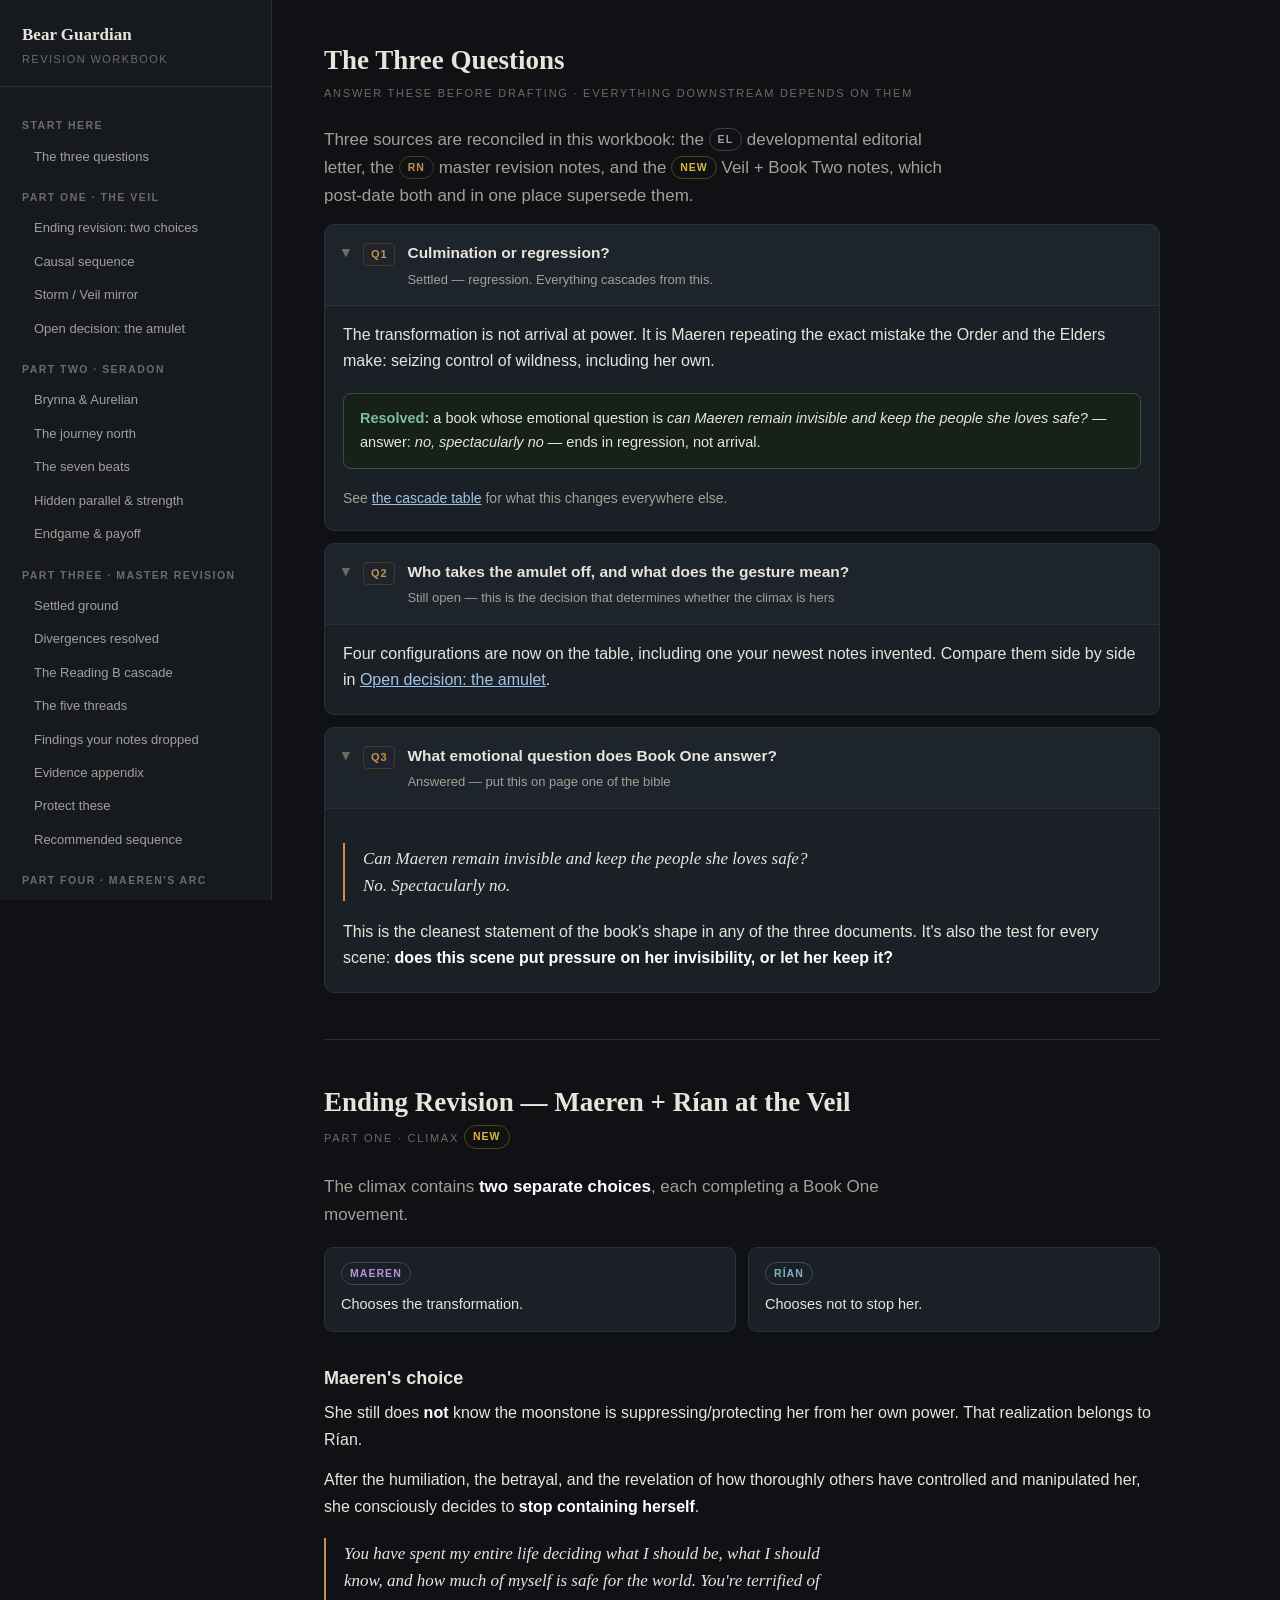
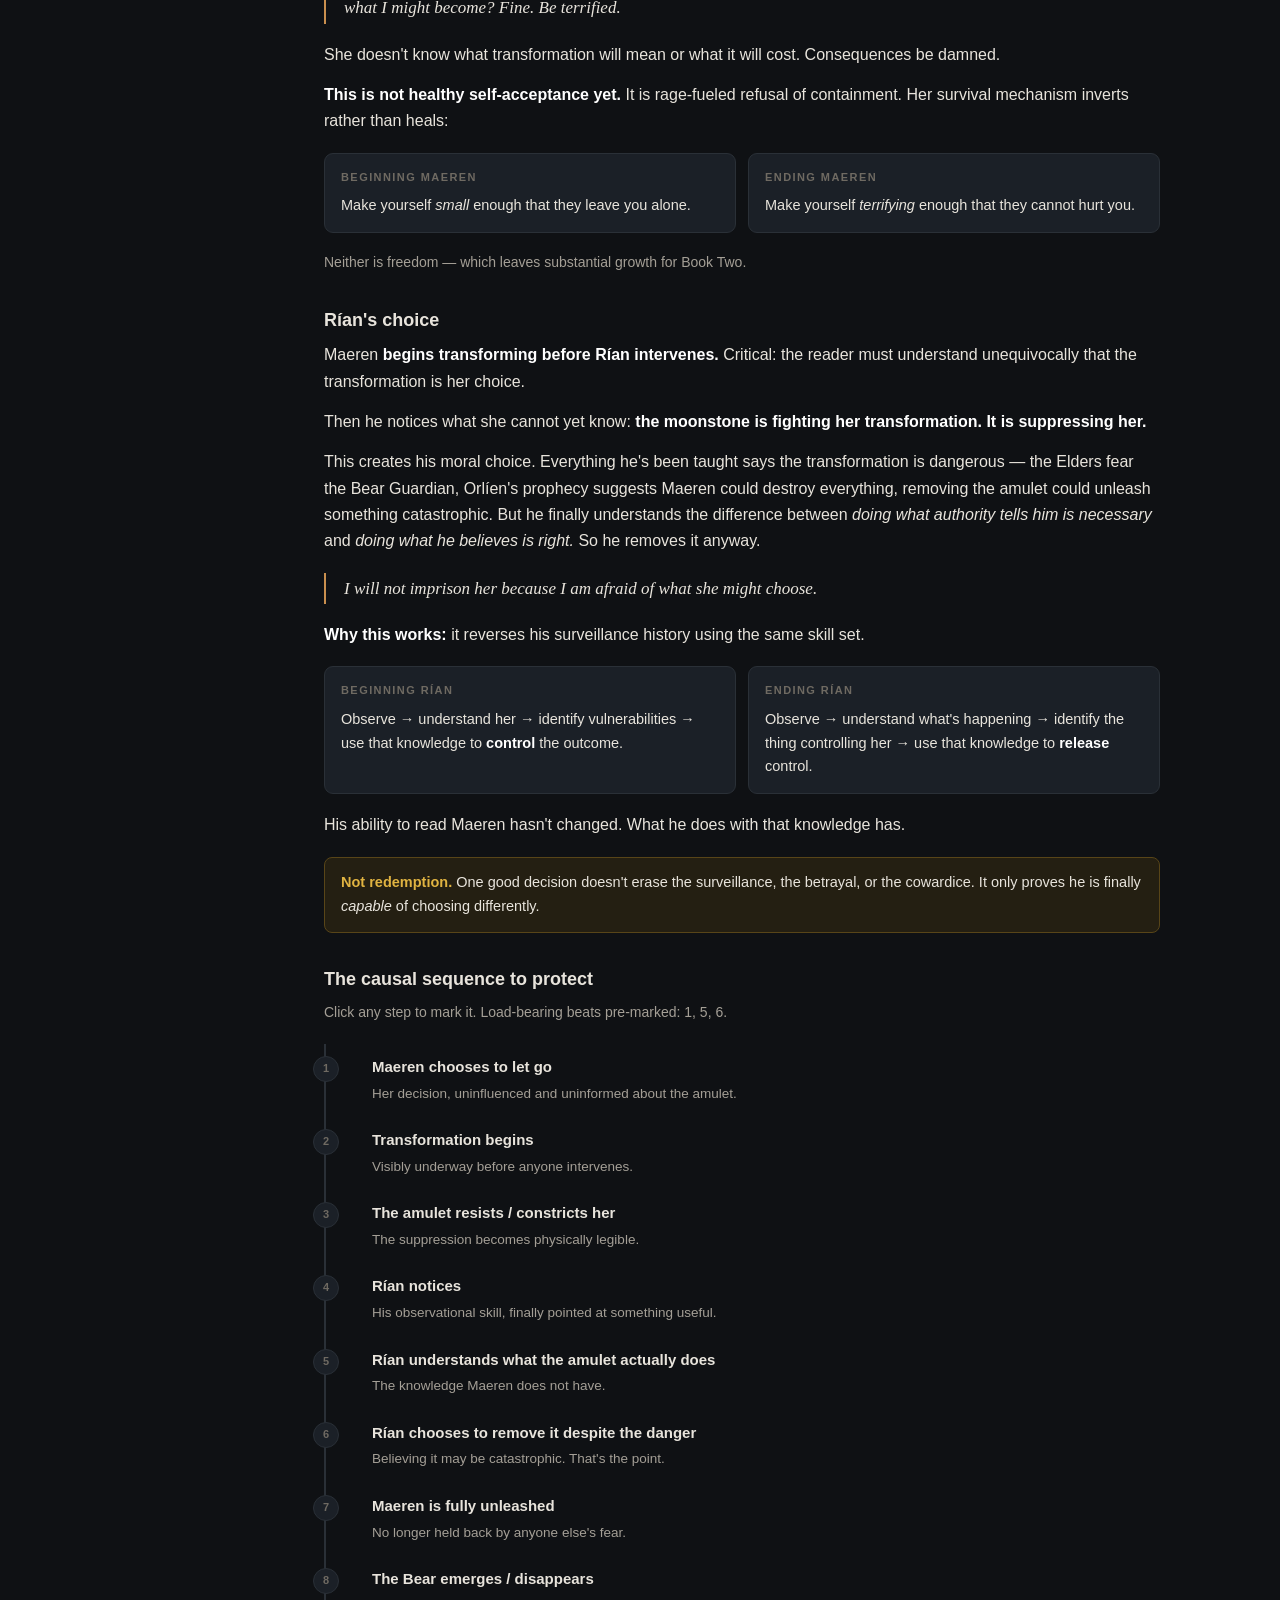
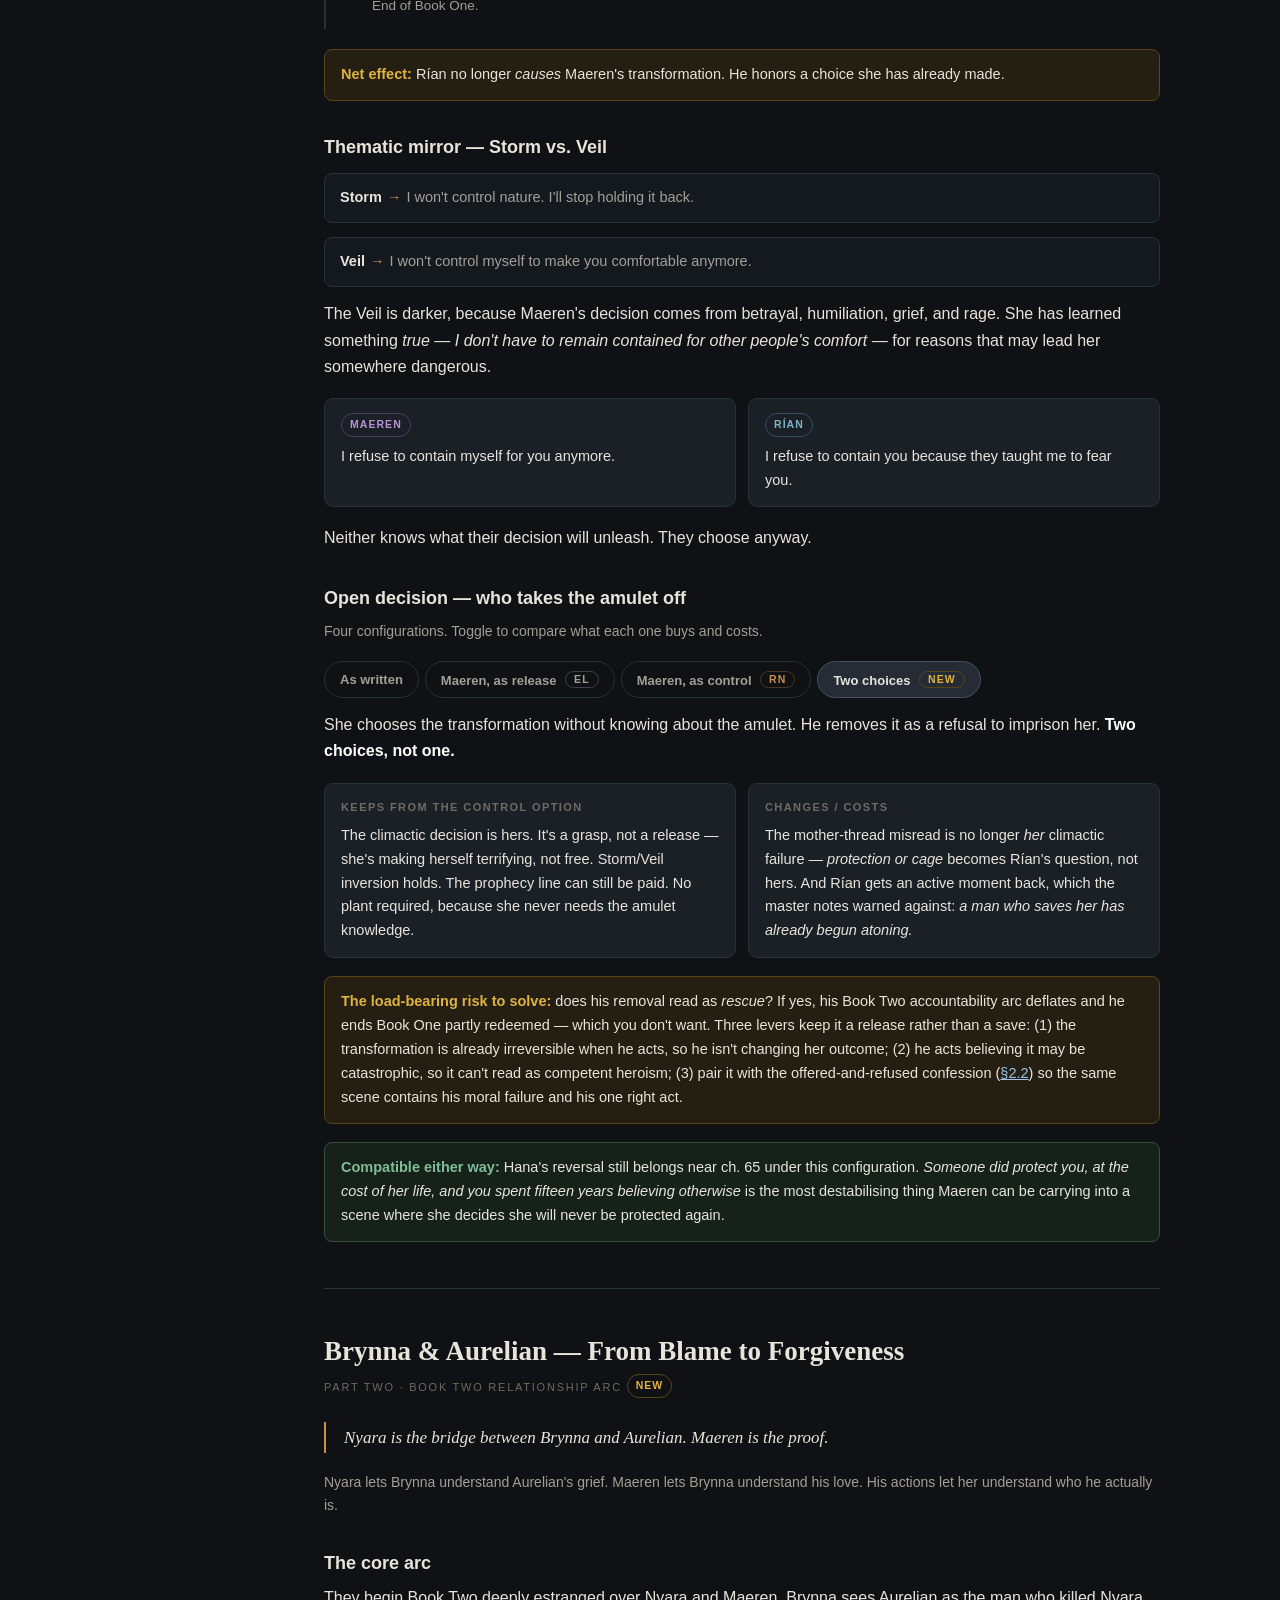
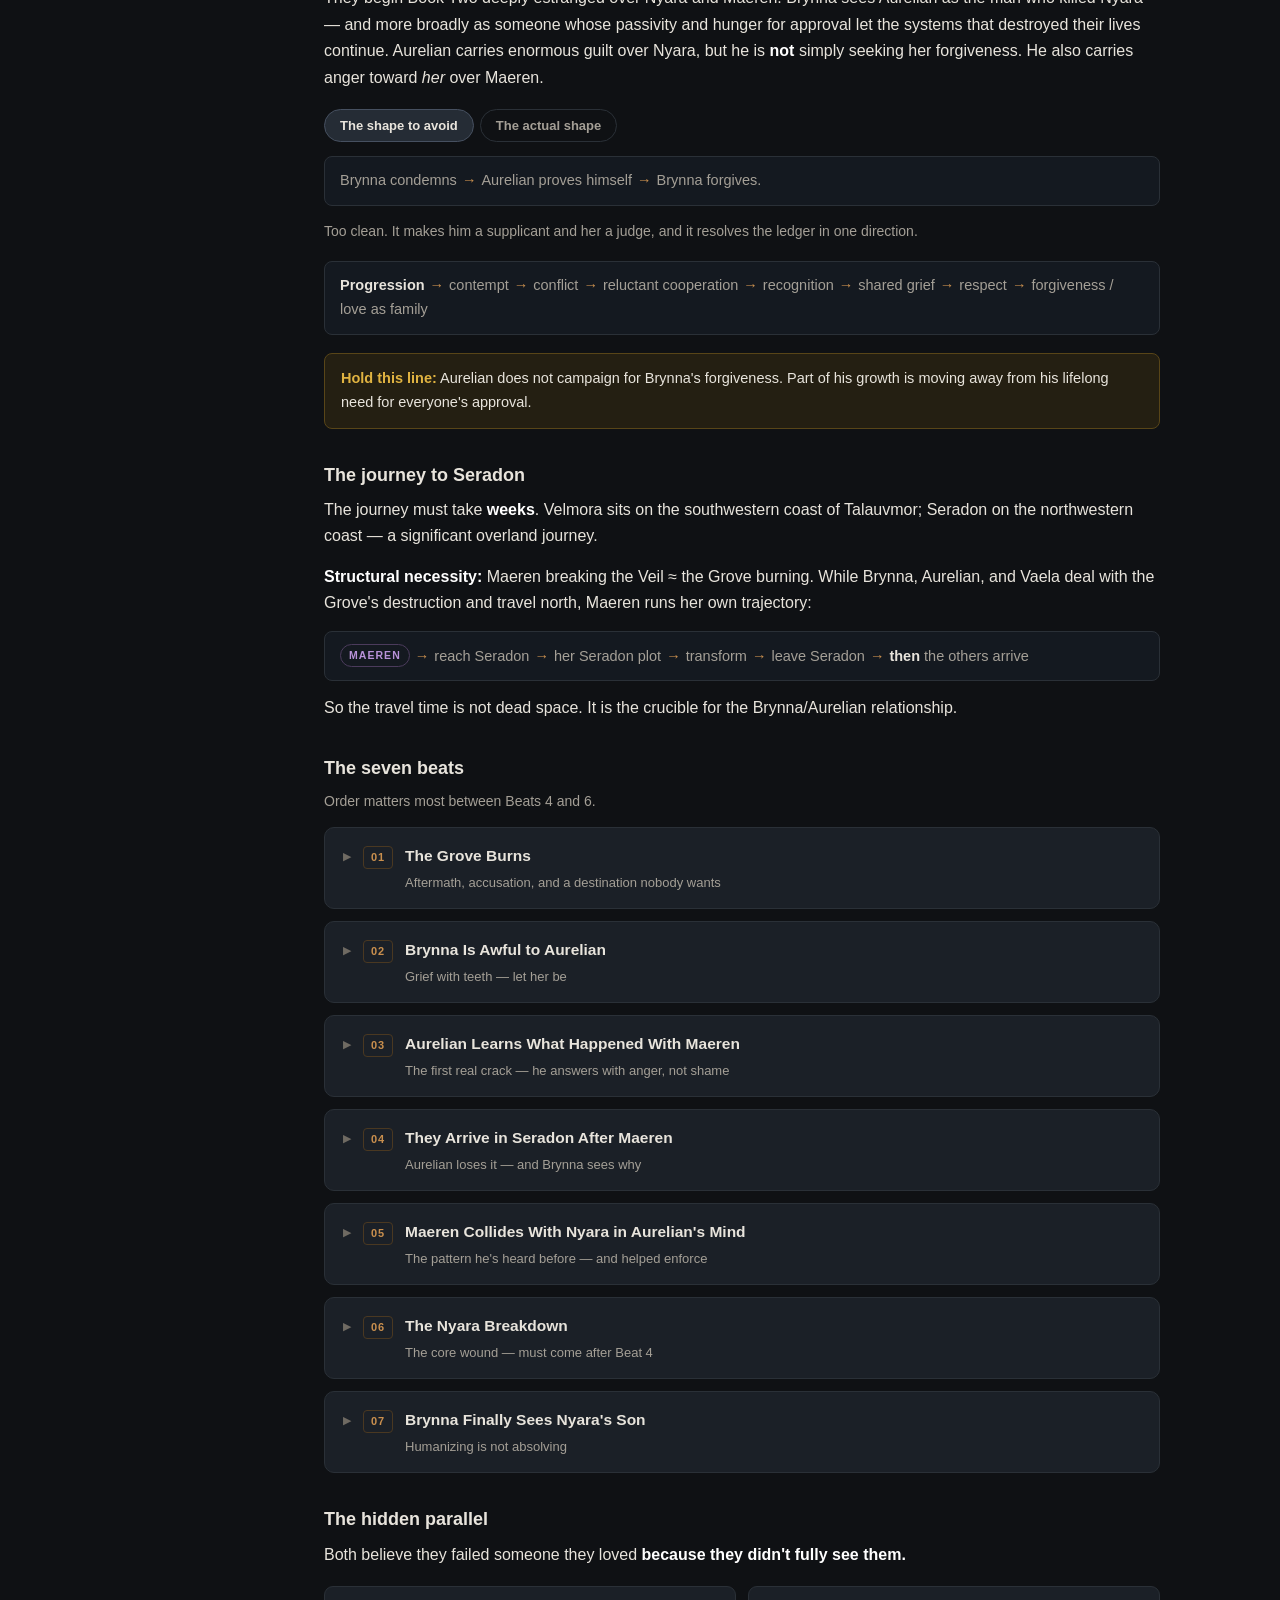
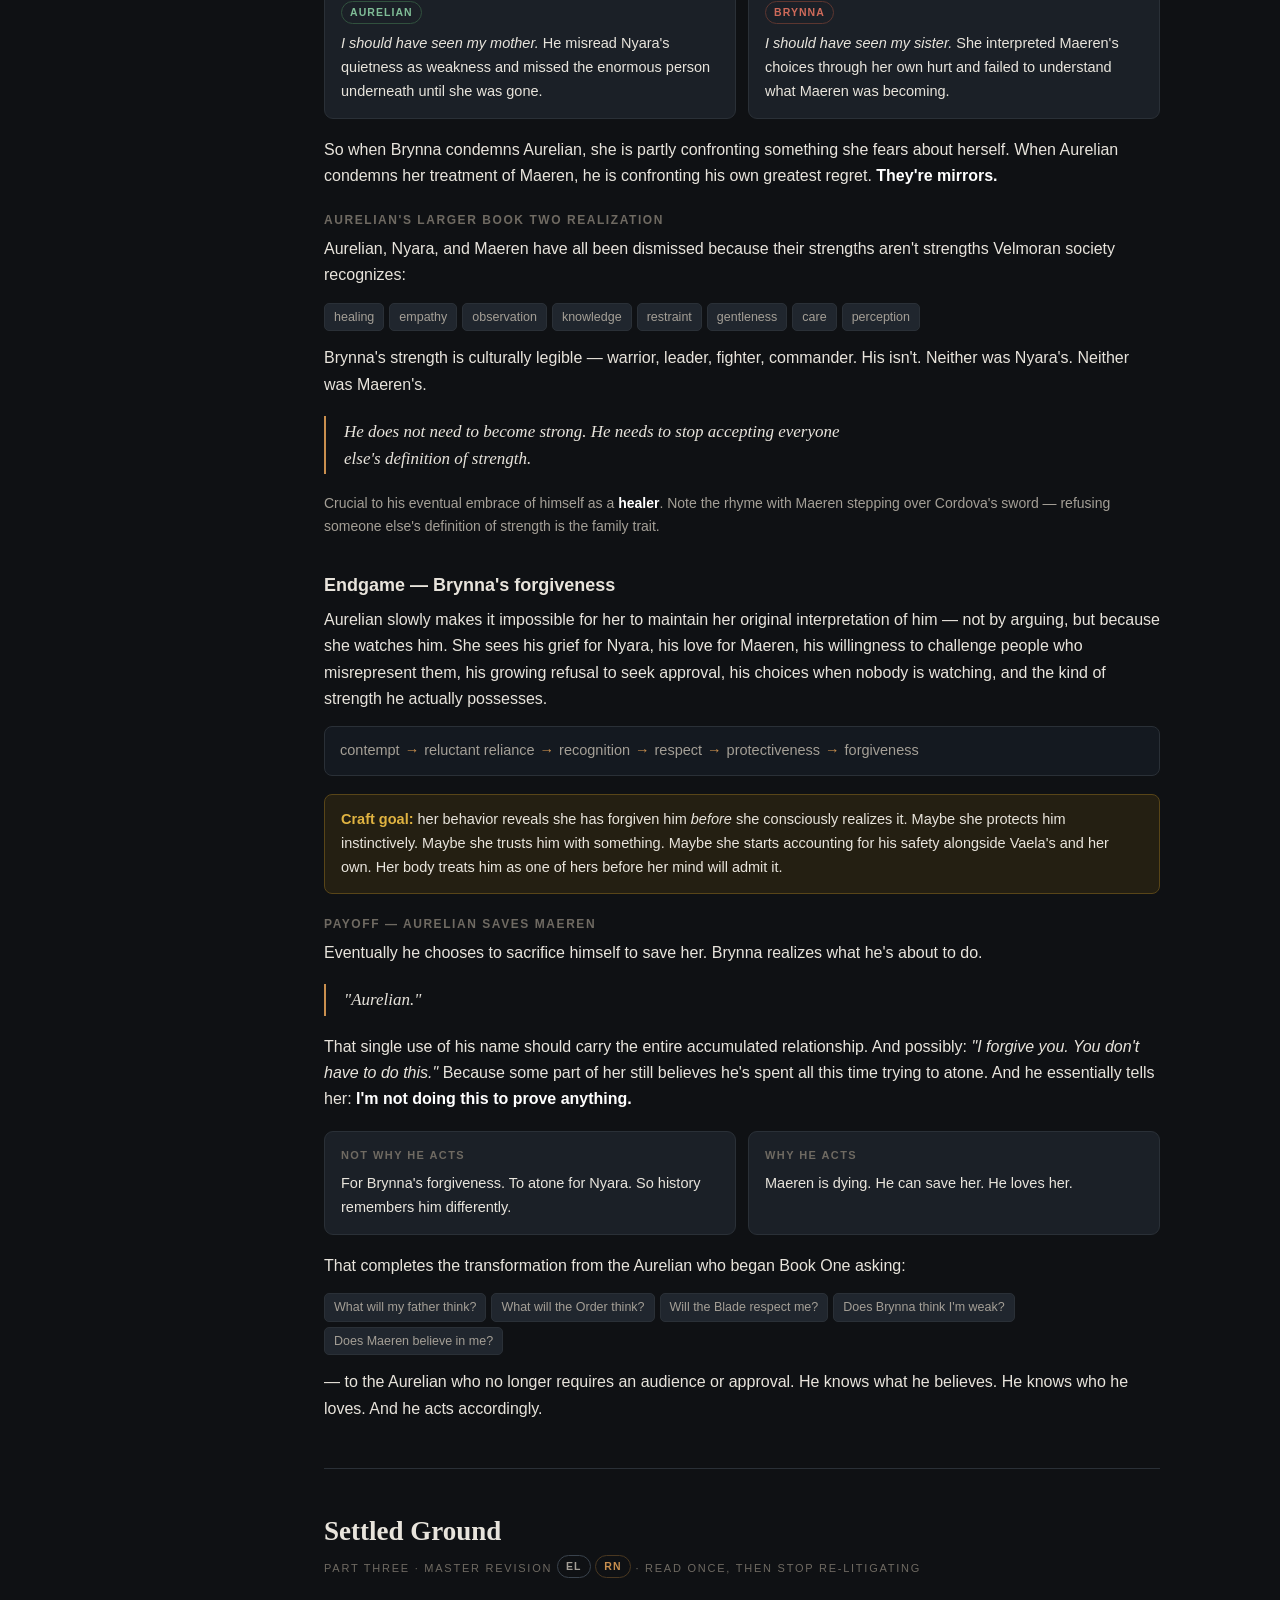
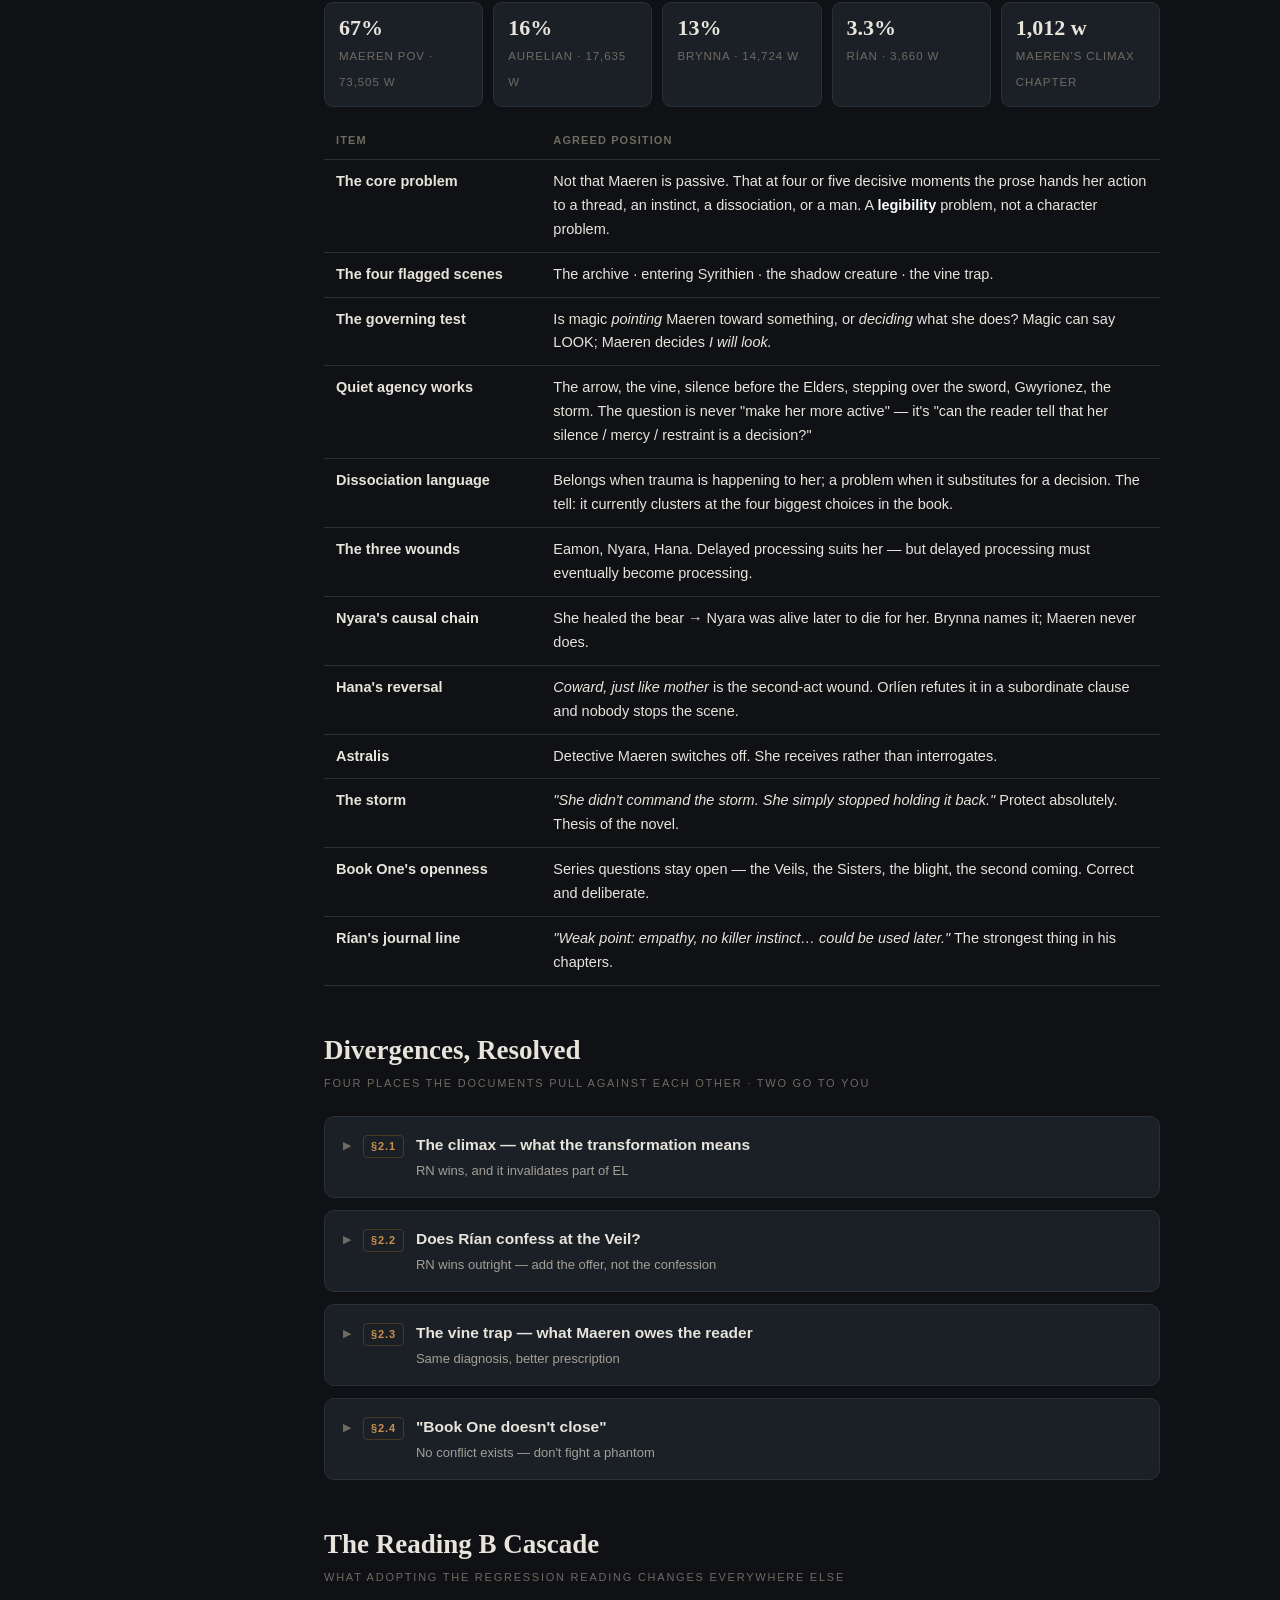
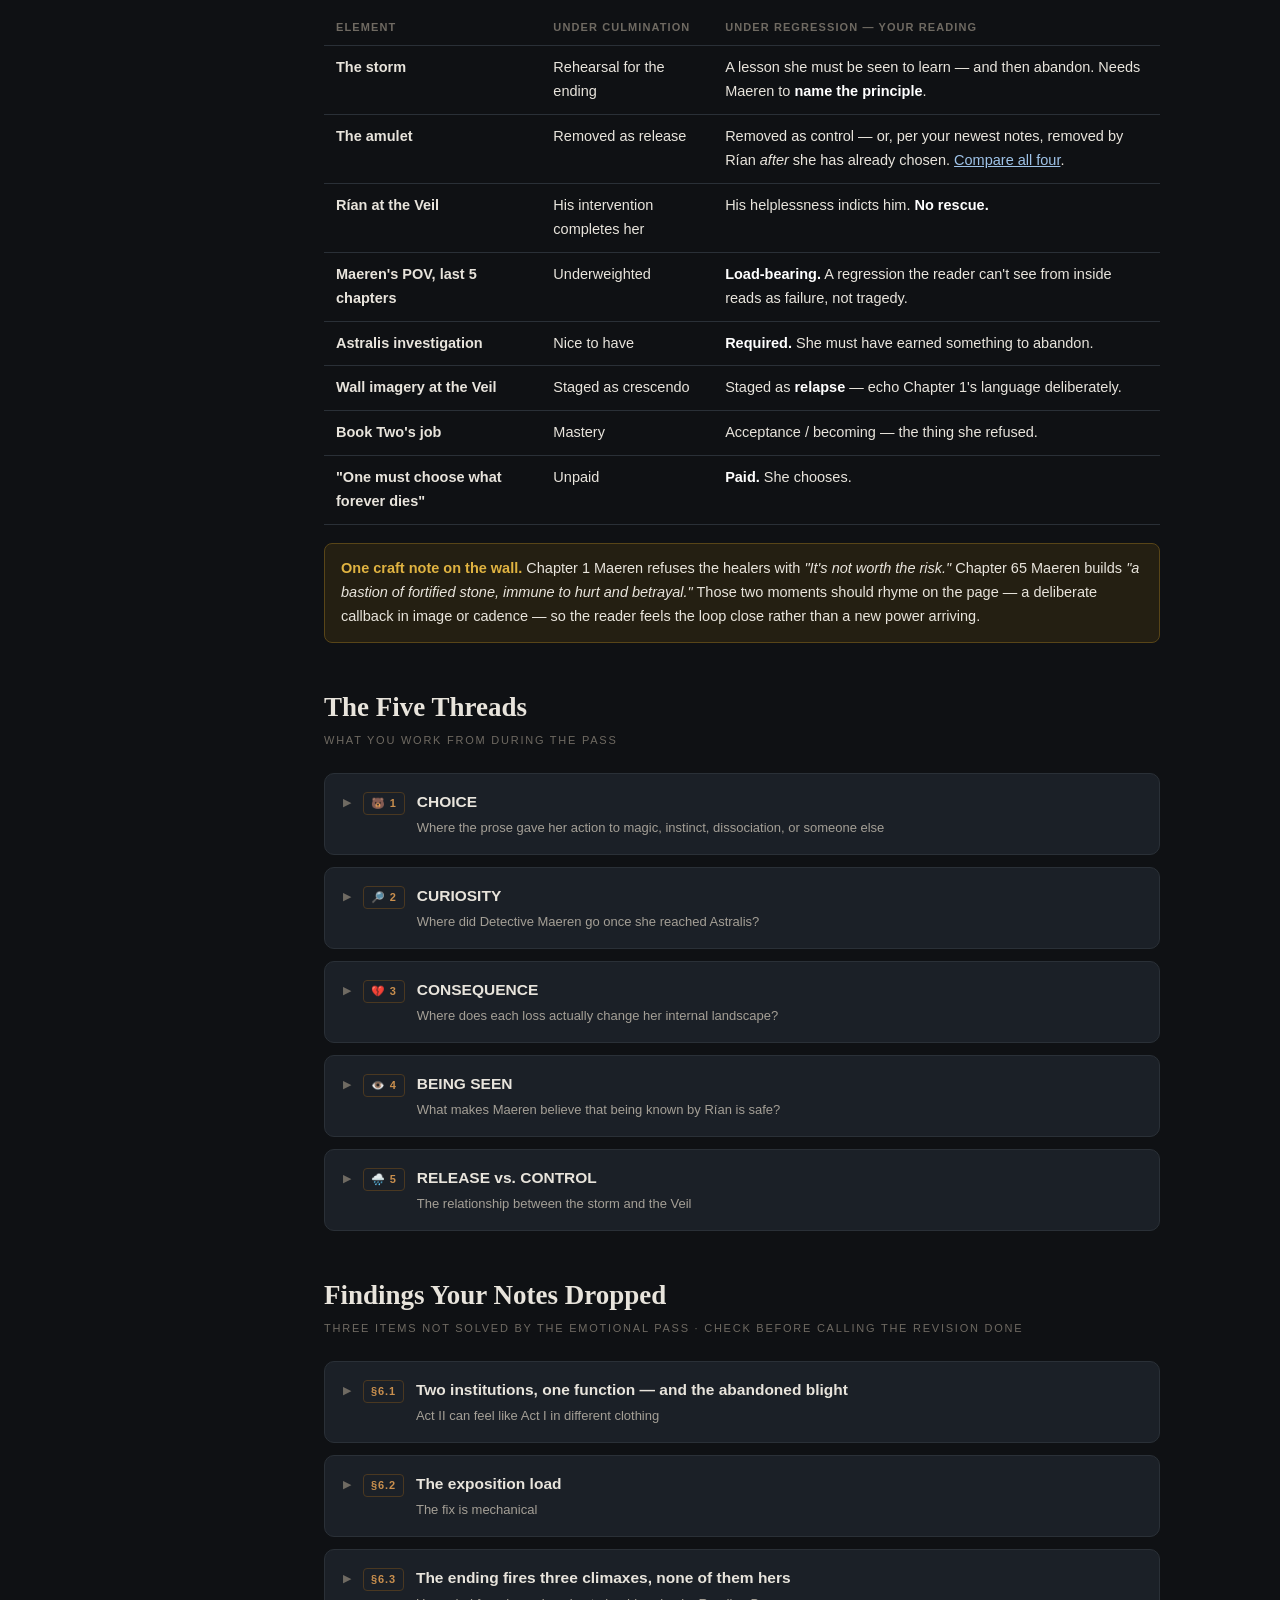
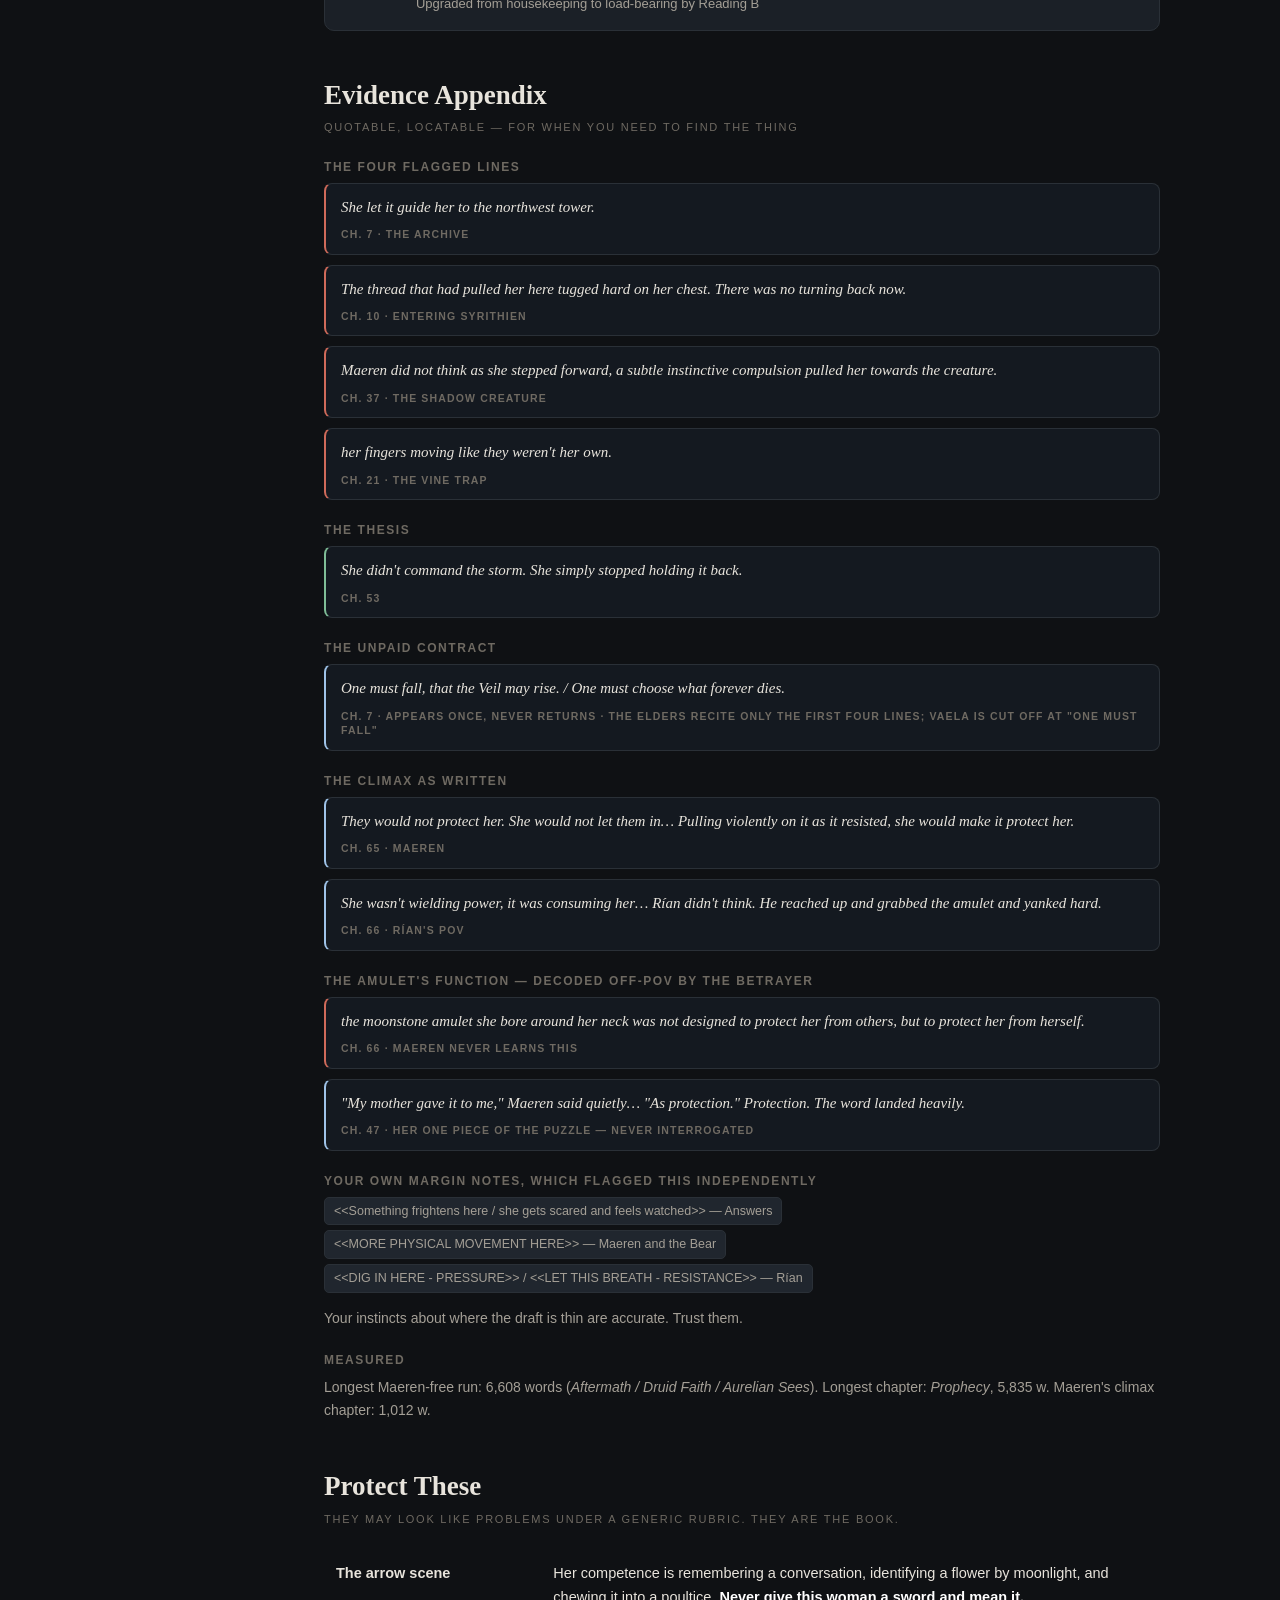
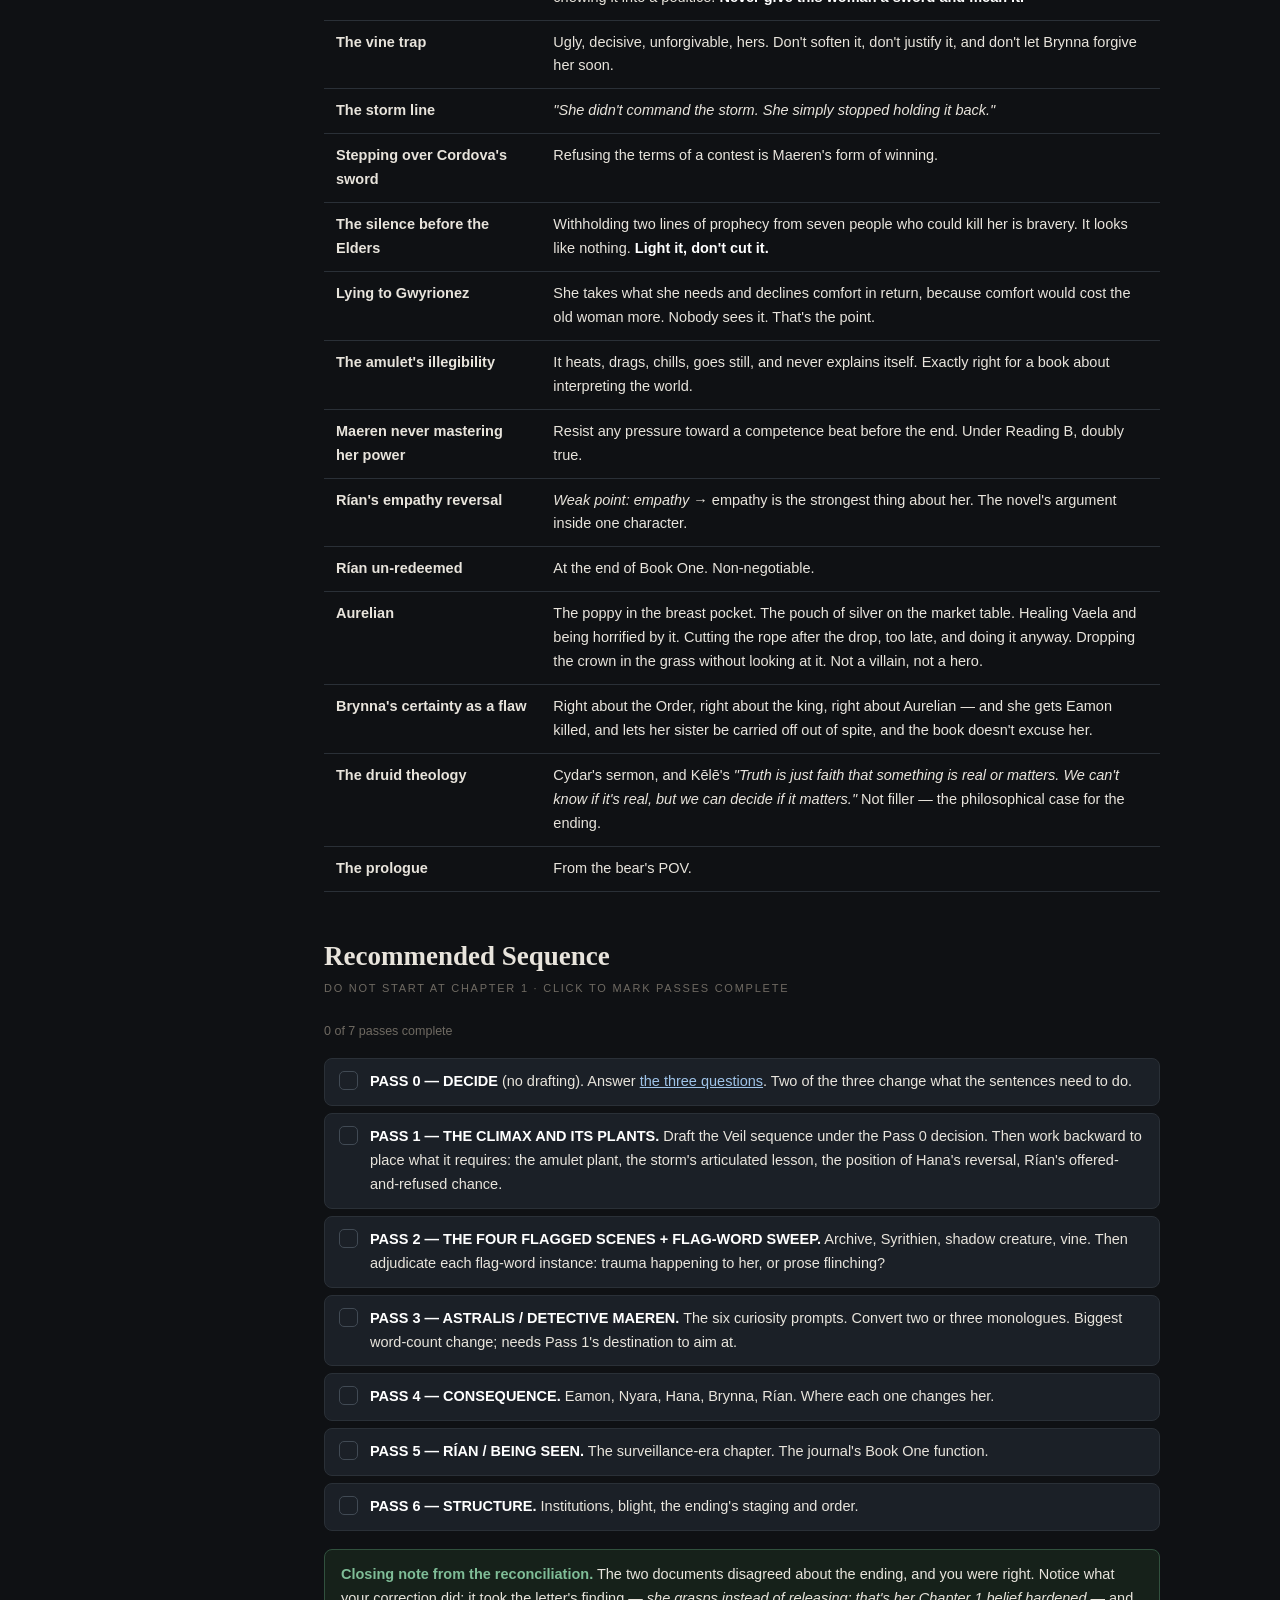
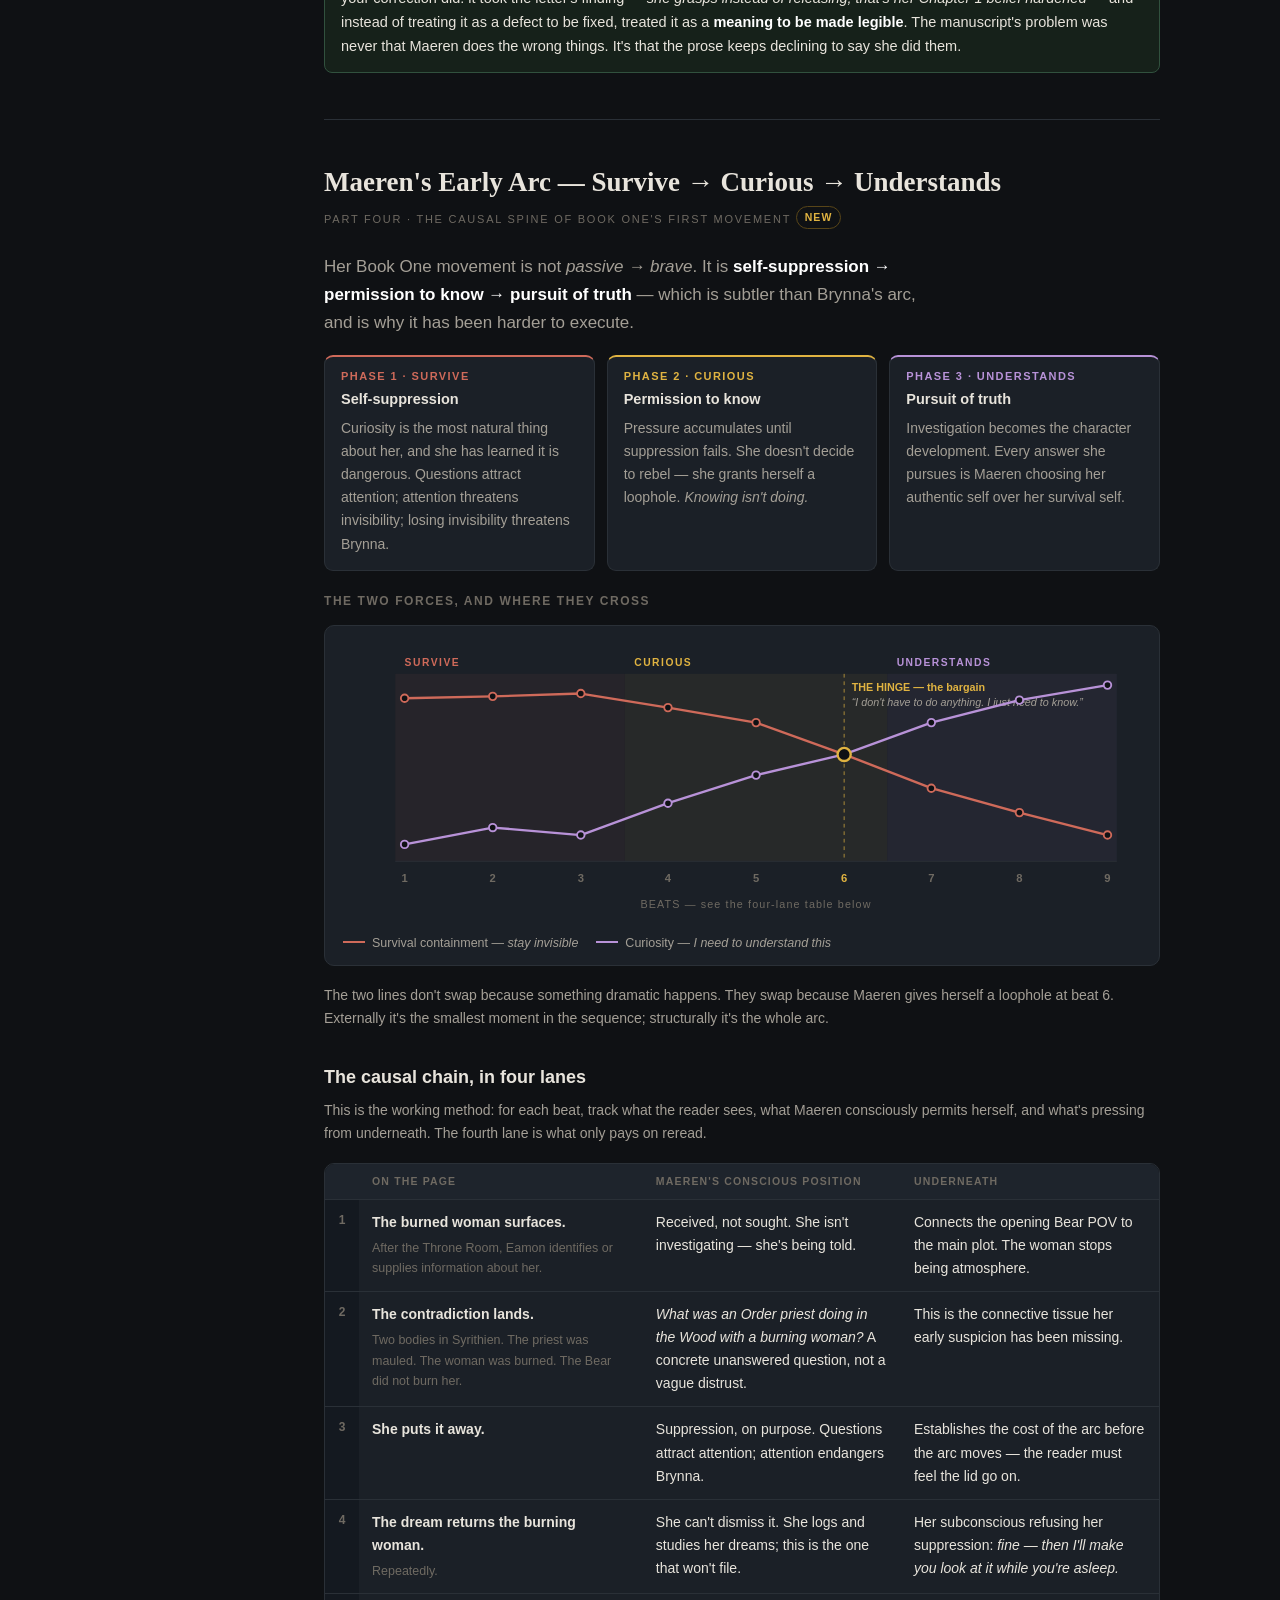
==== index.html @ 24cc0493 "Add draft punch list and fix organization Added a draft punch list and organized fixes for clarity." ====
<!DOCTYPE html>
<html lang="en">
<head>
<meta charset="utf-8">
<meta name="viewport" content="width=device-width, initial-scale=1">
<title>Bear Guardian — Revision Workbook</title>
<style>
  :root{
    --bg:#0f1114; --bg-raised:#161a1f; --bg-card:#1b2027; --bg-sunk:#141920;
    --ink:#e8e4dc; --ink-dim:#a49f96; --ink-faint:#6f6a62;
    --rule:#2a3037; --rule-hi:#3a434d;
    --moon:#9fc3e8; --bear:#c98f4e;
    --maeren:#b892d8; --rian:#7fb3c8; --brynna:#cf6a5a; --aurelian:#7fbd97;
    --warn:#e0b341; --good:#7fbd97; --bad:#cf6a5a;
    --font:-apple-system,BlinkMacSystemFont,"Segoe UI",Inter,Roboto,sans-serif;
    --serif:"Iowan Old Style","Palatino Linotype",Palatino,Georgia,serif;
    --mono:ui-monospace,SFMono-Regular,Menlo,monospace;
  }
  *{box-sizing:border-box}
  html{scroll-behavior:smooth}
  body{margin:0;background:var(--bg);color:var(--ink);font:16px/1.65 var(--font);-webkit-font-smoothing:antialiased}
  a{color:var(--moon)}

  .wrap{display:flex;min-height:100vh;align-items:flex-start}
  aside{width:272px;flex:0 0 272px;position:sticky;top:0;height:100vh;overflow-y:auto;
    border-right:1px solid var(--rule);background:var(--bg-raised);padding:24px 0 40px}
  main{flex:1;min-width:0;padding:44px 52px 160px;max-width:940px}
  @media(max-width:960px){aside{display:none}main{padding:26px 18px 100px}}

  .brand{padding:0 22px 18px;border-bottom:1px solid var(--rule);margin-bottom:14px}
  .brand h1{font:600 17px/1.3 var(--serif);margin:0 0 4px}
  .brand p{margin:0;font-size:11px;color:var(--ink-faint);text-transform:uppercase;letter-spacing:.13em}
  nav a{display:block;padding:6px 22px;font-size:13.5px;color:var(--ink-dim);text-decoration:none;
    border-left:2px solid transparent;transition:.15s}
  nav a:hover{color:var(--ink);background:#1c2128}
  nav a.active{color:var(--ink);border-left-color:var(--bear);background:#1c2128}
  nav .grp{padding:16px 22px 5px;font-size:10.5px;letter-spacing:.14em;text-transform:uppercase;
    color:var(--ink-faint);font-weight:600}
  nav a.sub{padding-left:32px;font-size:13px}
  .toolbar{padding:14px 22px 0;border-top:1px solid var(--rule);margin-top:18px}
  .toolbar input{width:100%;margin-bottom:8px;padding:7px 10px;font:13px var(--font);
    background:#0f1318;color:var(--ink);border:1px solid var(--rule);border-radius:6px}
  .toolbar input::placeholder{color:var(--ink-faint)}
  .toolbar button{width:100%;margin-bottom:6px;padding:7px 10px;font:12.5px var(--font);
    background:#20262e;color:var(--ink-dim);border:1px solid var(--rule);border-radius:6px;cursor:pointer;transition:.15s}
  .toolbar button:hover{color:var(--ink);border-color:var(--rule-hi)}
  .hits{font-size:11.5px;color:var(--ink-faint);padding:2px 0 8px}

  h2.sec{font:600 27px/1.25 var(--serif);margin:0 0 6px;scroll-margin-top:20px}
  .sec-kicker{font-size:11px;letter-spacing:.16em;text-transform:uppercase;color:var(--ink-faint);margin:0 0 24px}
  h3{font:600 18px/1.35 var(--font);margin:34px 0 10px;scroll-margin-top:20px}
  h4.mini{font:600 12px/1 var(--font);letter-spacing:.13em;text-transform:uppercase;color:var(--ink-faint);margin:24px 0 10px}
  p{margin:0 0 14px}
  .lede{font-size:17px;color:var(--ink-dim);max-width:66ch}
  hr.div{border:0;border-top:1px solid var(--rule);margin:46px 0}
  .pull{font:italic 17px/1.6 var(--serif);border-left:2px solid var(--bear);padding:2px 0 2px 18px;margin:18px 0;max-width:62ch}
  .note{font-size:14px;color:var(--ink-dim)}
  strong{color:#fff;font-weight:600}
  code{font:13px var(--mono);background:#0f1318;border:1px solid var(--rule);border-radius:4px;padding:1px 5px;color:var(--moon)}

  .tag{display:inline-block;font-size:10.5px;letter-spacing:.1em;text-transform:uppercase;padding:2px 8px;
    border-radius:99px;border:1px solid;font-weight:600;vertical-align:2px}
  .t-maeren{color:var(--maeren);border-color:#4b3b5c}
  .t-rian{color:var(--rian);border-color:#33505c}
  .t-brynna{color:var(--brynna);border-color:#5c3630}
  .t-aurelian{color:var(--aurelian);border-color:#31513e}
  .t-el{color:var(--ink-dim);border-color:var(--rule-hi)}
  .t-rn{color:var(--bear);border-color:#4a3821}
  .t-new{color:var(--warn);border-color:#584518}

  .card{background:var(--bg-card);border:1px solid var(--rule);border-radius:10px;margin:12px 0;overflow:hidden}
  .card > summary{list-style:none;cursor:pointer;padding:15px 18px;display:flex;gap:12px;align-items:baseline;transition:.15s}
  .card > summary::-webkit-details-marker{display:none}
  .card > summary:hover{background:#20262e}
  .card[open] > summary{border-bottom:1px solid var(--rule);background:#1e242c}
  .chev{flex:0 0 auto;color:var(--ink-faint);font-size:11px;transition:transform .18s;transform:translateY(-1px)}
  .card[open] .chev{transform:rotate(90deg) translateX(-1px)}
  .beat-n{flex:0 0 auto;font:600 11px/1 var(--font);letter-spacing:.08em;color:var(--bear);
    border:1px solid #4a3821;border-radius:4px;padding:5px 7px;white-space:nowrap}
  .card-title{flex:1;font-weight:600;font-size:15.5px}
  .card-sub{display:block;font-weight:400;font-size:13px;color:var(--ink-dim);margin-top:3px}
  .card-body{padding:16px 18px 6px}
  .card-body > *:last-child{margin-bottom:14px}

  .compare{display:grid;grid-template-columns:1fr 1fr;gap:12px;margin:18px 0}
  .compare.three{grid-template-columns:1fr 1fr 1fr}
  @media(max-width:760px){.compare,.compare.three{grid-template-columns:1fr}}
  .compare > div{background:var(--bg-card);border:1px solid var(--rule);border-radius:9px;padding:14px 16px}
  .compare h4{margin:0 0 8px;font-size:11px;letter-spacing:.13em;text-transform:uppercase;color:var(--ink-faint);font-weight:600}
  .compare p{margin:0 0 8px;font-size:14.5px}
  .compare p:last-child{margin-bottom:0}
  .cmp-before{border-left:2px solid #4a4a52}
  .cmp-after{border-left:2px solid var(--bear)}
  .cmp-good{border-left:2px solid var(--good)}
  .cmp-bad{border-left:2px solid var(--bad)}

  .switcher{display:flex;gap:6px;margin:18px 0 14px;flex-wrap:wrap}
  .switcher button{font:600 13px/1 var(--font);padding:9px 15px;border-radius:99px;cursor:pointer;
    background:transparent;color:var(--ink-dim);border:1px solid var(--rule);transition:.15s}
  .switcher button:hover{color:var(--ink)}
  .switcher button.on{background:#252c35;color:var(--ink);border-color:#465060}
  .pane{display:none}
  .pane.on{display:block;animation:fade .2s ease}
  @keyframes fade{from{opacity:0;transform:translateY(3px)}to{opacity:1;transform:none}}

  .chain{margin:20px 0;padding:0;list-style:none;counter-reset:c}
  .chain li{position:relative;padding:11px 14px 11px 46px;border-left:2px solid var(--rule)}
  .chain li::before{counter-increment:c;content:counter(c);position:absolute;left:-13px;top:12px;
    width:24px;height:24px;border-radius:50%;background:var(--bg-card);border:1px solid var(--rule);
    color:var(--ink-faint);font:600 11px/23px var(--font);text-align:center}
  .chain.zero li::before{content:counter(c0);counter-increment:c0}
  .chain li.hit{border-left-color:var(--bear)}
  .chain li.hit::before{border-color:var(--bear);color:var(--bear)}
  .chain li b{display:block;font-size:15px}
  .chain li span{font-size:13.5px;color:var(--ink-dim)}

  .checks{margin:16px 0;padding:0;list-style:none}
  .checks li{display:flex;gap:12px;align-items:flex-start;padding:11px 14px;background:var(--bg-card);
    border:1px solid var(--rule);border-radius:8px;margin-bottom:7px;cursor:pointer;transition:.15s;font-size:14.5px}
  .checks li:hover{border-color:var(--rule-hi)}
  .checks li.done{opacity:.45}
  .checks li.done .box{background:var(--good);border-color:var(--good);color:#0f1114}
  .checks li.done .txt{text-decoration:line-through}
  .box{flex:0 0 auto;width:19px;height:19px;border:1.5px solid #414a54;border-radius:5px;
    font:700 12px/17px var(--font);text-align:center;color:transparent;margin-top:1px}
  .progress{font-size:12.5px;color:var(--ink-faint);margin:0 0 12px}

  .arrowline{font-size:14.5px;color:var(--ink-dim);background:var(--bg-sunk);border:1px solid var(--rule);
    border-radius:8px;padding:12px 15px;margin:14px 0}
  .arrowline b{color:var(--ink)}
  .arrow{color:var(--bear);padding:0 5px}
  ul.plain{margin:0 0 14px;padding-left:20px}
  ul.plain li{margin-bottom:5px}
  .traits{display:flex;flex-wrap:wrap;gap:5px;margin:8px 0 14px}
  .traits span{font-size:12.5px;padding:3px 9px;border-radius:5px;background:#20262e;
    border:1px solid var(--rule);color:var(--ink-dim)}
  .traits span.flip{background:#2b1f18;border-color:#4a3821;color:var(--bear)}
  .traits.sweep span{cursor:pointer;font-family:var(--mono);font-size:12px}
  .traits.sweep span:hover{border-color:var(--rule-hi);color:var(--ink)}
  .traits.sweep span.swept{opacity:.4;text-decoration:line-through;background:#182018;border-color:#31513e}
  .flag{background:#241f12;border:1px solid #584518;border-radius:8px;padding:13px 16px;margin:18px 0;font-size:14.5px}
  .flag b{color:var(--warn)}
  .win{background:#16211a;border:1px solid #31513e;border-radius:8px;padding:13px 16px;margin:18px 0;font-size:14.5px}
  .win b{color:var(--good)}

  table{width:100%;border-collapse:collapse;margin:16px 0;font-size:14.5px}
  th,td{text-align:left;vertical-align:top;padding:10px 12px;border-bottom:1px solid var(--rule)}
  th{font:600 11px/1.4 var(--font);letter-spacing:.1em;text-transform:uppercase;color:var(--ink-faint)}
  tbody tr:hover{background:#181d23}
  td.k{color:var(--ink);font-weight:600;width:26%}

  .quote{background:var(--bg-sunk);border:1px solid var(--rule);border-left:2px solid var(--moon);
    border-radius:8px;padding:12px 15px;margin:10px 0;font:italic 15px/1.55 var(--serif)}
  .quote .cite{display:block;font:600 10.5px/1.4 var(--font);font-style:normal;letter-spacing:.11em;
    text-transform:uppercase;color:var(--ink-faint);margin-top:8px}
  .quote.bad{border-left-color:var(--bad)}
  .quote.good{border-left-color:var(--good)}
  .stats{display:flex;flex-wrap:wrap;gap:10px;margin:16px 0}
  .stat{flex:1 1 140px;background:var(--bg-card);border:1px solid var(--rule);border-radius:9px;padding:12px 14px}
  .stat b{display:block;font:600 22px/1.2 var(--serif);color:var(--ink)}
  .stat span{font-size:11.5px;letter-spacing:.08em;text-transform:uppercase;color:var(--ink-faint)}
  .hidden{display:none !important}

  /* --- arc chart + swimlanes --- */
  .chartbox{background:var(--bg-card);border:1px solid var(--rule);border-radius:10px;padding:16px 14px 10px;margin:18px 0}
  .chartbox svg{width:100%;height:auto;display:block}
  .legend{display:flex;gap:18px;flex-wrap:wrap;margin:10px 4px 2px;font-size:12.5px;color:var(--ink-dim)}
  .legend i{display:inline-block;width:22px;height:2px;vertical-align:4px;margin-right:7px}
  .lane{display:grid;grid-template-columns:34px 1.1fr 1fr 1fr;gap:0;border:1px solid var(--rule);
    border-radius:10px;overflow:hidden;margin:18px 0;font-size:14px}
  .lane > div{padding:11px 13px;border-bottom:1px solid var(--rule);background:var(--bg-card)}
  .lane > div.h{background:#1e242c;font:600 10.5px/1.4 var(--font);letter-spacing:.11em;
    text-transform:uppercase;color:var(--ink-faint);padding:10px 13px}
  .lane > div.n{background:var(--bg-sunk);color:var(--ink-faint);font:600 12px/1.5 var(--font);text-align:center}
  .lane .r-survive .n{color:var(--bad)}
  .lane .r-hinge .n{color:var(--warn)}
  .lane .r-pursue .n{color:var(--maeren)}
  .lane .sub2{display:block;color:var(--ink-faint);font-size:12.5px;margin-top:4px}
  .lane .hinge{background:#241f12}
  @media(max-width:760px){
    .lane{grid-template-columns:1fr}
    .lane > div.h{display:none}
    .lane > div.n{text-align:left;border-bottom:0;padding-bottom:0}
  }
  .phaserow{display:grid;grid-template-columns:1fr 1fr 1fr;gap:12px;margin:18px 0}
  @media(max-width:760px){.phaserow{grid-template-columns:1fr}}
  .phase{background:var(--bg-card);border:1px solid var(--rule);border-radius:9px;padding:14px 16px}
  .phase h4{margin:0 0 6px;font:600 11px/1 var(--font);letter-spacing:.13em;text-transform:uppercase}
  .phase.p1{border-top:2px solid var(--bad)} .phase.p1 h4{color:var(--bad)}
  .phase.p2{border-top:2px solid var(--warn)} .phase.p2 h4{color:var(--warn)}
  .phase.p3{border-top:2px solid var(--maeren)} .phase.p3 h4{color:var(--maeren)}
  .phase p{margin:0;font-size:14px;color:var(--ink-dim)}
  .phase b{color:var(--ink);display:block;font-size:14.5px;margin-bottom:5px}
  footer{margin-top:60px;padding-top:20px;border-top:1px solid var(--rule);font-size:12.5px;color:var(--ink-faint)}
</style>
</head>
<body>
<div class="wrap">

<aside>
  <div class="brand">
    <h1>Bear Guardian</h1>
    <p>Revision workbook</p>
  </div>
  <nav id="nav">
    <div class="grp">Start here</div>
    <a href="#top" class="sub">The three questions</a>
    <div class="grp">Part One · The Veil</div>
    <a href="#veil" class="sub">Ending revision: two choices</a>
    <a href="#chain" class="sub">Causal sequence</a>
    <a href="#mirror" class="sub">Storm / Veil mirror</a>
    <a href="#amulet" class="sub">Open decision: the amulet</a>
    <div class="grp">Part Two · Seradon</div>
    <a href="#b2" class="sub">Brynna &amp; Aurelian</a>
    <a href="#journey" class="sub">The journey north</a>
    <a href="#beats" class="sub">The seven beats</a>
    <a href="#parallel" class="sub">Hidden parallel &amp; strength</a>
    <a href="#payoff" class="sub">Endgame &amp; payoff</a>
    <div class="grp">Part Three · Master revision</div>
    <a href="#settled" class="sub">Settled ground</a>
    <a href="#diverge" class="sub">Divergences resolved</a>
    <a href="#cascade" class="sub">The Reading B cascade</a>
    <a href="#threads" class="sub">The five threads</a>
    <a href="#dropped" class="sub">Findings your notes dropped</a>
    <a href="#evidence" class="sub">Evidence appendix</a>
    <a href="#protect" class="sub">Protect these</a>
    <a href="#passes" class="sub">Recommended sequence</a>
    <div class="grp">Part Four · Maeren's arc</div>
    <a href="#arc" class="sub">Survive → curious → understands</a>
    <a href="#arc-chain" class="sub">The causal chain, four lanes</a>
    <a href="#arc-dream" class="sub">The dream revision</a>
    <a href="#arc-payoff" class="sub">The reread payoff</a>
    <a href="#punch" class="sub">Draft punch list · Pass 2</a>
    <div class="grp">Reference</div>
    <a href="#donotbreak" class="sub">Things not to break</a>
  </nav>
  <div class="toolbar">
    <input id="q" type="search" placeholder="Filter cards…" autocomplete="off">
    <div class="hits" id="hits"></div>
    <button onclick="setAll(true)">Expand all</button>
    <button onclick="setAll(false)">Collapse all</button>
    <button onclick="window.print()">Print / save PDF</button>
  </div>
</aside>

<main>

<!-- ===================== START HERE ===================== -->
<h2 class="sec" id="top">The Three Questions</h2>
<p class="sec-kicker">Answer these before drafting · everything downstream depends on them</p>

<p class="lede">Three sources are reconciled in this workbook: the <span class="tag t-el">EL</span> developmental editorial letter, the <span class="tag t-rn">RN</span> master revision notes, and the <span class="tag t-new">NEW</span> Veil + Book Two notes, which post-date both and in one place supersede them.</p>

<details class="card" open>
  <summary><span class="chev">▶</span><span class="beat-n">Q1</span><span class="card-title">Culmination or regression?<span class="card-sub">Settled — regression. Everything cascades from this.</span></span></summary>
  <div class="card-body">
    <p>The transformation is not arrival at power. It is Maeren repeating the exact mistake the Order and the Elders make: seizing control of wildness, including her own.</p>
    <div class="win"><b>Resolved:</b> a book whose emotional question is <em>can Maeren remain invisible and keep the people she loves safe?</em> — answer: <em>no, spectacularly no</em> — ends in regression, not arrival.</div>
    <p class="note">See <a href="#cascade">the cascade table</a> for what this changes everywhere else.</p>
  </div>
</details>

<details class="card" open>
  <summary><span class="chev">▶</span><span class="beat-n">Q2</span><span class="card-title">Who takes the amulet off, and what does the gesture mean?<span class="card-sub">Still open — this is the decision that determines whether the climax is hers</span></span></summary>
  <div class="card-body">
    <p>Four configurations are now on the table, including one your newest notes invented. Compare them side by side in <a href="#amulet">Open decision: the amulet</a>.</p>
  </div>
</details>

<details class="card" open>
  <summary><span class="chev">▶</span><span class="beat-n">Q3</span><span class="card-title">What emotional question does Book One answer?<span class="card-sub">Answered — put this on page one of the bible</span></span></summary>
  <div class="card-body">
    <div class="pull">Can Maeren remain invisible and keep the people she loves safe?<br>No. Spectacularly no.</div>
    <p>This is the cleanest statement of the book's shape in any of the three documents. It's also the test for every scene: <strong>does this scene put pressure on her invisibility, or let her keep it?</strong></p>
  </div>
</details>

<hr class="div">

<!-- ===================== PART ONE ===================== -->
<h2 class="sec" id="veil">Ending Revision — Maeren + Rían at the Veil</h2>
<p class="sec-kicker">Part One · climax <span class="tag t-new">NEW</span></p>

<p class="lede">The climax contains <strong>two separate choices</strong>, each completing a Book One movement.</p>

<div class="compare">
  <div class="cmp-after"><h4><span class="tag t-maeren">Maeren</span></h4><p>Chooses the transformation.</p></div>
  <div class="cmp-after"><h4><span class="tag t-rian">Rían</span></h4><p>Chooses not to stop her.</p></div>
</div>

<h3 id="maeren">Maeren's choice</h3>
<p>She still does <strong>not</strong> know the moonstone is suppressing/protecting her from her own power. That realization belongs to Rían.</p>
<p>After the humiliation, the betrayal, and the revelation of how thoroughly others have controlled and manipulated her, she consciously decides to <strong>stop containing herself</strong>.</p>
<div class="pull">You have spent my entire life deciding what I should be, what I should know, and how much of myself is safe for the world. You're terrified of what I might become? Fine. Be terrified.</div>
<p>She doesn't know what transformation will mean or what it will cost. Consequences be damned.</p>
<p><strong>This is not healthy self-acceptance yet.</strong> It is rage-fueled refusal of containment. Her survival mechanism inverts rather than heals:</p>
<div class="compare">
  <div class="cmp-before"><h4>Beginning Maeren</h4><p>Make yourself <em>small</em> enough that they leave you alone.</p></div>
  <div class="cmp-after"><h4>Ending Maeren</h4><p>Make yourself <em>terrifying</em> enough that they cannot hurt you.</p></div>
</div>
<p class="note">Neither is freedom — which leaves substantial growth for Book Two.</p>

<h3 id="rian">Rían's choice</h3>
<p>Maeren <strong>begins transforming before Rían intervenes.</strong> Critical: the reader must understand unequivocally that the transformation is her choice.</p>
<p>Then he notices what she cannot yet know: <strong>the moonstone is fighting her transformation. It is suppressing her.</strong></p>
<p>This creates his moral choice. Everything he's been taught says the transformation is dangerous — the Elders fear the Bear Guardian, Orlíen's prophecy suggests Maeren could destroy everything, removing the amulet could unleash something catastrophic. But he finally understands the difference between <em>doing what authority tells him is necessary</em> and <em>doing what he believes is right.</em> So he removes it anyway.</p>
<div class="pull">I will not imprison her because I am afraid of what she might choose.</div>

<p><strong>Why this works:</strong> it reverses his surveillance history using the same skill set.</p>
<div class="compare">
  <div class="cmp-before"><h4>Beginning Rían</h4><p>Observe → understand her → identify vulnerabilities → use that knowledge to <strong>control</strong> the outcome.</p></div>
  <div class="cmp-after"><h4>Ending Rían</h4><p>Observe → understand what's happening → identify the thing controlling her → use that knowledge to <strong>release</strong> control.</p></div>
</div>
<p>His ability to read Maeren hasn't changed. What he does with that knowledge has.</p>
<div class="flag"><b>Not redemption.</b> One good decision doesn't erase the surveillance, the betrayal, or the cowardice. It only proves he is finally <em>capable</em> of choosing differently.</div>

<h3 id="chain">The causal sequence to protect</h3>
<p class="note">Click any step to mark it. Load-bearing beats pre-marked: 1, 5, 6.</p>
<ol class="chain" id="chain">
  <li><b>Maeren chooses to let go</b><span>Her decision, uninfluenced and uninformed about the amulet.</span></li>
  <li><b>Transformation begins</b><span>Visibly underway before anyone intervenes.</span></li>
  <li><b>The amulet resists / constricts her</b><span>The suppression becomes physically legible.</span></li>
  <li><b>Rían notices</b><span>His observational skill, finally pointed at something useful.</span></li>
  <li><b>Rían understands what the amulet actually does</b><span>The knowledge Maeren does not have.</span></li>
  <li><b>Rían chooses to remove it despite the danger</b><span>Believing it may be catastrophic. That's the point.</span></li>
  <li><b>Maeren is fully unleashed</b><span>No longer held back by anyone else's fear.</span></li>
  <li><b>The Bear emerges / disappears</b><span>End of Book One.</span></li>
</ol>
<div class="flag"><b>Net effect:</b> Rían no longer <em>causes</em> Maeren's transformation. He honors a choice she has already made.</div>

<h3 id="mirror">Thematic mirror — Storm vs. Veil</h3>
<div class="arrowline"><b>Storm</b><span class="arrow">→</span>I won't control nature. I'll stop holding it back.</div>
<div class="arrowline"><b>Veil</b><span class="arrow">→</span>I won't control myself to make you comfortable anymore.</div>
<p>The Veil is darker, because Maeren's decision comes from betrayal, humiliation, grief, and rage. She has learned something <em>true</em> — <em>I don't have to remain contained for other people's comfort</em> — for reasons that may lead her somewhere dangerous.</p>
<div class="compare">
  <div class="cmp-after"><h4><span class="tag t-maeren">Maeren</span></h4><p>I refuse to contain myself for you anymore.</p></div>
  <div class="cmp-after"><h4><span class="tag t-rian">Rían</span></h4><p>I refuse to contain you because they taught me to fear you.</p></div>
</div>
<p>Neither knows what their decision will unleash. They choose anyway.</p>

<!-- ---------- amulet decision ---------- -->
<h3 id="amulet">Open decision — who takes the amulet off</h3>
<p class="note">Four configurations. Toggle to compare what each one buys and costs.</p>
<div class="switcher" data-group="amulet">
  <button data-pane="am-written">As written</button>
  <button data-pane="am-el">Maeren, as release <span class="tag t-el" style="margin-left:5px">EL</span></button>
  <button data-pane="am-rn">Maeren, as control <span class="tag t-rn" style="margin-left:5px">RN</span></button>
  <button class="on" data-pane="am-new">Two choices <span class="tag t-new" style="margin-left:5px">NEW</span></button>
</div>

<div class="pane" id="am-written">
  <p>Rían decides what she needs and physically removes it. <em>"Rían didn't think."</em></p>
  <div class="compare">
    <div class="cmp-bad"><h4>Defect</h4><p>Her transformation is his action and her symptom. Under the regression reading this is worse, not better: her tragedy is authored by someone else.</p></div>
    <div class="cmp-before"><h4>Also true</h4><p>The amulet's real function is decoded off-POV, by the betrayer, in ch. 66. Maeren never learns it.</p></div>
  </div>
</div>

<div class="pane" id="am-el">
  <p>Maeren decodes the amulet and removes it herself — she stops holding herself back.</p>
  <div class="compare">
    <div class="cmp-good"><h4>Buys</h4><p>Agency is hers, and it rhymes with the storm directly.</p></div>
    <div class="cmp-bad"><h4>Defect</h4><p>Right gesture for culmination. <strong>Wrong gesture for regression</strong> — release is not what a regression does. Invalidated by Q1.</p></div>
  </div>
</div>

<div class="pane" id="am-rn">
  <p>Maeren tears it off herself as an act of <strong>control</strong>. Not liberation — weaponisation. <em>If no one will protect me, I will make myself into something that does not need protecting.</em></p>
  <div class="compare">
    <div class="cmp-good">
      <h4>Buys, all at once</h4>
      <p>Agency unambiguously hers. A grasp, not a release. Inverts the storm's rhyme — same hands, opposite verb. Pays off <em>"One must choose what forever dies."</em> Lands the mother-thread: was it protection or a cage? Both — and she gets it wrong under pressure. Ruins Rían correctly: helplessness, not heroism.</p>
    </div>
    <div class="cmp-bad">
      <h4>Costs</h4>
      <p>Requires a plant — she must have turned the word <em>protection</em> over at least once. Rían loses his only active moment and risks becoming furniture. Forecloses any gentler ending.</p>
    </div>
  </div>
</div>

<div class="pane on" id="am-new">
  <p>She chooses the transformation without knowing about the amulet. He removes it as a refusal to imprison her. <strong>Two choices, not one.</strong></p>
  <div class="compare">
    <div class="cmp-good">
      <h4>Keeps from the control option</h4>
      <p>The climactic decision is hers. It's a grasp, not a release — she's making herself terrifying, not free. Storm/Veil inversion holds. The prophecy line can still be paid. No plant required, because she never needs the amulet knowledge.</p>
    </div>
    <div class="cmp-bad">
      <h4>Changes / costs</h4>
      <p>The mother-thread misread is no longer <em>her</em> climactic failure — <em>protection or cage</em> becomes Rían's question, not hers. And Rían gets an active moment back, which the master notes warned against: <em>a man who saves her has already begun atoning.</em></p>
    </div>
  </div>
  <div class="flag">
    <b>The load-bearing risk to solve:</b> does his removal read as <em>rescue</em>? If yes, his Book Two accountability arc deflates and he ends Book One partly redeemed — which you don't want. Three levers keep it a release rather than a save: (1) the transformation is already irreversible when he acts, so he isn't changing her outcome; (2) he acts believing it may be catastrophic, so it can't read as competent heroism; (3) pair it with the offered-and-refused confession (<a href="#diverge">§2.2</a>) so the same scene contains his moral failure and his one right act.
  </div>
  <div class="win"><b>Compatible either way:</b> Hana's reversal still belongs near ch. 65 under this configuration. <em>Someone did protect you, at the cost of her life, and you spent fifteen years believing otherwise</em> is the most destabilising thing Maeren can be carrying into a scene where she decides she will never be protected again.</div>
</div>

<hr class="div">

<!-- ===================== PART TWO ===================== -->
<h2 class="sec" id="b2">Brynna &amp; Aurelian — From Blame to Forgiveness</h2>
<p class="sec-kicker">Part Two · Book Two relationship arc <span class="tag t-new">NEW</span></p>

<div class="pull">Nyara is the bridge between Brynna and Aurelian. Maeren is the proof.</div>
<p class="note">Nyara lets Brynna understand Aurelian's grief. Maeren lets Brynna understand his love. His actions let her understand who he actually is.</p>

<h3>The core arc</h3>
<p>They begin Book Two deeply estranged over Nyara and Maeren. Brynna sees Aurelian as the man who killed Nyara — and more broadly as someone whose passivity and hunger for approval let the systems that destroyed their lives continue. Aurelian carries enormous guilt over Nyara, but he is <strong>not</strong> simply seeking her forgiveness. He also carries anger toward <em>her</em> over Maeren.</p>

<div class="switcher" data-group="shape">
  <button class="on" data-pane="shape-avoid">The shape to avoid</button>
  <button data-pane="shape-real">The actual shape</button>
</div>
<div class="pane on" id="shape-avoid">
  <div class="arrowline">Brynna condemns<span class="arrow">→</span>Aurelian proves himself<span class="arrow">→</span>Brynna forgives.</div>
  <p class="note">Too clean. It makes him a supplicant and her a judge, and it resolves the ledger in one direction.</p>
</div>
<div class="pane" id="shape-real">
  <p>Two grieving people who have both failed someone they love.</p>
  <div class="compare">
    <div class="cmp-after"><h4><span class="tag t-brynna">Brynna</span></h4><p>You killed Nyara.</p></div>
    <div class="cmp-after"><h4><span class="tag t-aurelian">Aurelian</span></h4><p>You left Maeren.</p></div>
  </div>
  <p class="note">Neither accusation is the whole truth. Both contain enough truth to wound.</p>
</div>

<div class="arrowline" style="margin-top:18px"><b>Progression</b><span class="arrow">→</span>contempt<span class="arrow">→</span>conflict<span class="arrow">→</span>reluctant cooperation<span class="arrow">→</span>recognition<span class="arrow">→</span>shared grief<span class="arrow">→</span>respect<span class="arrow">→</span>forgiveness / love as family</div>
<div class="flag"><b>Hold this line:</b> Aurelian does not campaign for Brynna's forgiveness. Part of his growth is moving away from his lifelong need for everyone's approval.</div>

<h3 id="journey">The journey to Seradon</h3>
<p>The journey must take <strong>weeks</strong>. Velmora sits on the southwestern coast of Talauvmor; Seradon on the northwestern coast — a significant overland journey.</p>
<p><strong>Structural necessity:</strong> Maeren breaking the Veil ≈ the Grove burning. While Brynna, Aurelian, and Vaela deal with the Grove's destruction and travel north, Maeren runs her own trajectory:</p>
<div class="arrowline"><span class="tag t-maeren">Maeren</span><span class="arrow">→</span>reach Seradon<span class="arrow">→</span>her Seradon plot<span class="arrow">→</span>transform<span class="arrow">→</span>leave Seradon<span class="arrow">→</span><b>then</b> the others arrive</div>
<p>So the travel time is not dead space. It is the crucible for the Brynna/Aurelian relationship.</p>

<h3 id="beats">The seven beats</h3>
<p class="note">Order matters most between Beats 4 and 6.</p>

<details class="card">
  <summary><span class="chev">▶</span><span class="beat-n">01</span><span class="card-title">The Grove Burns<span class="card-sub">Aftermath, accusation, and a destination nobody wants</span></span></summary>
  <div class="card-body">
    <p>The Grove/Haven is destroyed. The dogs eventually return.</p>
    <p>Brynna, already deeply distrustful, physically throws Aurelian down: <em>Did you know?</em> He insists he didn't. She doesn't particularly care — <em>I didn't know</em> is not an adequate defense to her. His ignorance doesn't undo his participation in Velmora's system or anything that has happened.</p>
    <p>Vaela intervenes. Brynna listens because she trusts <strong>Vaela</strong>, not because she trusts Aurelian.</p>
    <p>The group determines Seradon — Vaela's homeland — is their only viable destination. This is dangerous for Vaela, but she recognizes it as necessary. They leave together under extreme tension.</p>
  </div>
</details>

<details class="card">
  <summary><span class="chev">▶</span><span class="beat-n">02</span><span class="card-title">Brynna Is Awful to Aurelian<span class="card-sub">Grief with teeth — let her be</span></span></summary>
  <div class="card-body">
    <p>Her cruelty isn't banter. When she looks at Aurelian she sees:</p>
    <div class="traits"><span>Nyara</span><span>Eamon</span><span>Velmora</span><span>The Order</span><span>The destroyed Grove</span><span>Maeren's disappearance</span></div>
    <p>Aurelian may still reach for his Book One reflexes — <em>I didn't know. I didn't mean—. I was trying—</em> — but increasingly he stops defending himself. He understands that intentions cannot erase consequences.</p>
    <div class="flag"><b>But:</b> he must not become her emotional punching bag — because of Beat 3.</div>
  </div>
</details>

<details class="card">
  <summary><span class="chev">▶</span><span class="beat-n">03</span><span class="card-title">Aurelian Learns What Happened With Maeren<span class="card-sub">The first real crack — he answers with anger, not shame</span></span></summary>
  <div class="card-body">
    <p>On the journey, Aurelian overhears Brynna telling Vaela what happened between her and Maeren.</p>
    <p><strong>Important: Brynna has not forgiven Maeren yet.</strong> She feels guilty. She misses her. She loves her. But she still believes some version of:</p>
    <div class="traits"><span>Maeren chose Rían</span><span>Maeren left me</span><span>Maeren wouldn't listen</span><span>Maeren chose that world over us</span></div>
    <p>Aurelian hears how she describes Maeren and becomes <strong>angry</strong> — because he loves Maeren enormously, not romantically but as family. Maeren has consistently seen him, understood him, forgiven him, and loved him without requiring him to become something else.</p>
    <div class="compare">
      <div class="cmp-after"><h4><span class="tag t-brynna">Brynna thinks</span></h4><p>You failed Nyara.</p></div>
      <div class="cmp-after"><h4><span class="tag t-aurelian">Aurelian thinks</span></h4><p>You failed Maeren.</p></div>
    </div>
    <p>He does not believe she has the right to reduce Maeren to the worst interpretation of her choices. Brynna expects shame or submission — and encounters his anger instead.</p>
  </div>
</details>

<details class="card">
  <summary><span class="chev">▶</span><span class="beat-n">04</span><span class="card-title">They Arrive in Seradon After Maeren<span class="card-sub">Aurelian loses it — and Brynna sees why</span></span></summary>
  <div class="card-body">
    <p>By arrival, Maeren has already arrived → affected Seradon → transformed → left. They are entering the <strong>aftermath of Maeren</strong>, reconstructing what happened through other people's accounts.</p>
    <p>Seradon's interpretation of Maeren matters. Someone (or several people) reduces her to:</p>
    <div class="traits"><span>dangerous</span><span>unnatural</span><span>unstable</span><span>wild</span><span>destructive</span><span>uncontrollable</span></div>
    <p>Or characterizes the pre-transformation Maeren as:</p>
    <div class="traits"><span>passive</span><span>weak</span><span>useless</span><span>apathetic</span><span>ghostlike</span></div>
    <p>And Aurelian loses it. Not strategically. Not to impress Brynna. He genuinely cannot tolerate it anymore.</p>
    <div class="pull">Not Maeren. Not in front of him.</div>
    <p>Major moment for Brynna: she witnesses the depth of his love for her sister. <em>Oh. Maeren is his family too.</em></p>
  </div>
</details>

<details class="card">
  <summary><span class="chev">▶</span><span class="beat-n">05</span><span class="card-title">Maeren Collides With Nyara in Aurelian's Mind<span class="card-sub">The pattern he's heard before — and helped enforce</span></span></summary>
  <div class="card-body">
    <p>The deeper psychological reason for his rage: he has heard these exact descriptions before.</p>
    <div class="switcher" data-group="pattern">
      <button class="on" data-pane="pat-nyara">Nyara</button>
      <button data-pane="pat-maeren">Maeren</button>
    </div>
    <div class="pane on" id="pat-nyara">
      <p class="note">Before:</p>
      <div class="traits"><span>passive</span><span>weak</span><span>ghostlike</span><span>irrelevant</span><span>controlled</span><span>useless</span></div>
      <p class="note">Then her true power is revealed — the Bear:</p>
      <div class="traits"><span class="flip">unnatural</span><span class="flip">dangerous</span><span class="flip">incomprehensible</span></div>
    </div>
    <div class="pane" id="pat-maeren">
      <p class="note">Before:</p>
      <div class="traits"><span>passive</span><span>apathetic</span><span>useless</span><span>invisible</span><span>afraid</span></div>
      <p class="note">Then her power becomes undeniable:</p>
      <div class="traits"><span class="flip">wild</span><span class="flip">dangerous</span><span class="flip">unnatural</span><span class="flip">uncontrollable</span></div>
    </div>
    <div class="flag"><b>The recognition:</b> the world dismisses these women while their power is quiet, and fears them the moment it becomes undeniable. And he has participated in that worldview.</div>
  </div>
</details>

<details class="card">
  <summary><span class="chev">▶</span><span class="beat-n">06</span><span class="card-title">The Nyara Breakdown<span class="card-sub">The core wound — must come after Beat 4</span></span></summary>
  <div class="card-body">
    <div class="flag"><b>Sequencing:</b> first Brynna witnesses his rage over Maeren; <em>later</em> she discovers the grief underneath it.</div>
    <p>At some point Aurelian truly comes undone over Nyara. His grief is not simply <em>I killed my mother.</em> It is:</p>
    <div class="pull">I didn't know my mother.</div>
    <p>And more painfully:</p>
    <div class="pull">I didn't understand how much she loved me until she was gone.</div>
    <p>He spent his life pursuing Luctar's conditional approval — <em>Am I strong enough? Can I make him proud? Can I become the son he wants?</em> — while Nyara's love was already there, taken for granted.</p>
    <p><strong>The core wound:</strong> his attempt to finally become the son his father would respect — hunter, warrior, leader — is what led him to kill the parent whose love he already possessed. He was starving for his father's love while failing to recognize the value of his mother's. And now she's gone.</p>
  </div>
</details>

<details class="card">
  <summary><span class="chev">▶</span><span class="beat-n">07</span><span class="card-title">Brynna Finally Sees Nyara's Son<span class="card-sub">Humanizing is not absolving</span></span></summary>
  <div class="card-body">
    <p>Until now Aurelian has been <em>the man who killed Nyara.</em> But Brynna lost her own mother. She knows that grief. Watching him come apart lets her see, perhaps for the first time, <strong>Nyara's son.</strong></p>
    <div class="compare">
      <div class="cmp-after"><h4><span class="tag t-brynna">Brynna lost</span></h4><p>Her aunt, mentor, and advocate — the woman who made it possible for her to pursue the Blade when society was suffocating her.</p></div>
      <div class="cmp-after"><h4><span class="tag t-aurelian">Aurelian lost</span></h4><p>His mother.</p></div>
    </div>
    <div class="flag"><b>The distinction that matters:</b> understanding his grief does not absolve him of killing her. It humanizes him.</div>
  </div>
</details>

<h3 id="parallel">The hidden parallel</h3>
<p>Both believe they failed someone they loved <strong>because they didn't fully see them.</strong></p>
<div class="compare">
  <div class="cmp-after"><h4><span class="tag t-aurelian">Aurelian</span></h4><p><em>I should have seen my mother.</em> He misread Nyara's quietness as weakness and missed the enormous person underneath until she was gone.</p></div>
  <div class="cmp-after"><h4><span class="tag t-brynna">Brynna</span></h4><p><em>I should have seen my sister.</em> She interpreted Maeren's choices through her own hurt and failed to understand what Maeren was becoming.</p></div>
</div>
<p>So when Brynna condemns Aurelian, she is partly confronting something she fears about herself. When Aurelian condemns her treatment of Maeren, he is confronting his own greatest regret. <strong>They're mirrors.</strong></p>

<h4 class="mini">Aurelian's larger Book Two realization</h4>
<p>Aurelian, Nyara, and Maeren have all been dismissed because their strengths aren't strengths Velmoran society recognizes:</p>
<div class="traits"><span>healing</span><span>empathy</span><span>observation</span><span>knowledge</span><span>restraint</span><span>gentleness</span><span>care</span><span>perception</span></div>
<p>Brynna's strength is culturally legible — warrior, leader, fighter, commander. His isn't. Neither was Nyara's. Neither was Maeren's.</p>
<div class="pull">He does not need to become strong. He needs to stop accepting everyone else's definition of strength.</div>
<p class="note">Crucial to his eventual embrace of himself as a <strong>healer</strong>. Note the rhyme with Maeren stepping over Cordova's sword — refusing someone else's definition of strength is the family trait.</p>

<h3 id="payoff">Endgame — Brynna's forgiveness</h3>
<p>Aurelian slowly makes it impossible for her to maintain her original interpretation of him — not by arguing, but because she watches him. She sees his grief for Nyara, his love for Maeren, his willingness to challenge people who misrepresent them, his growing refusal to seek approval, his choices when nobody is watching, and the kind of strength he actually possesses.</p>
<div class="arrowline">contempt<span class="arrow">→</span>reluctant reliance<span class="arrow">→</span>recognition<span class="arrow">→</span>respect<span class="arrow">→</span>protectiveness<span class="arrow">→</span>forgiveness</div>
<div class="flag"><b>Craft goal:</b> her behavior reveals she has forgiven him <em>before</em> she consciously realizes it. Maybe she protects him instinctively. Maybe she trusts him with something. Maybe she starts accounting for his safety alongside Vaela's and her own. Her body treats him as one of hers before her mind will admit it.</div>

<h4 class="mini">Payoff — Aurelian saves Maeren</h4>
<p>Eventually he chooses to sacrifice himself to save her. Brynna realizes what he's about to do.</p>
<div class="pull">"Aurelian."</div>
<p>That single use of his name should carry the entire accumulated relationship. And possibly: <em>"I forgive you. You don't have to do this."</em> Because some part of her still believes he's spent all this time trying to atone. And he essentially tells her: <strong>I'm not doing this to prove anything.</strong></p>
<div class="compare">
  <div class="cmp-before"><h4>Not why he acts</h4><p>For Brynna's forgiveness. To atone for Nyara. So history remembers him differently.</p></div>
  <div class="cmp-after"><h4>Why he acts</h4><p>Maeren is dying. He can save her. He loves her.</p></div>
</div>
<p>That completes the transformation from the Aurelian who began Book One asking:</p>
<div class="traits"><span>What will my father think?</span><span>What will the Order think?</span><span>Will the Blade respect me?</span><span>Does Brynna think I'm weak?</span><span>Does Maeren believe in me?</span></div>
<p>— to the Aurelian who no longer requires an audience or approval. He knows what he believes. He knows who he loves. And he acts accordingly.</p>

<hr class="div">

<!-- ===================== PART THREE ===================== -->
<h2 class="sec" id="settled">Settled Ground</h2>
<p class="sec-kicker">Part Three · master revision <span class="tag t-el">EL</span> <span class="tag t-rn">RN</span> · read once, then stop re-litigating</p>

<div class="stats">
  <div class="stat"><b>67%</b><span>Maeren POV · 73,505 w</span></div>
  <div class="stat"><b>16%</b><span>Aurelian · 17,635 w</span></div>
  <div class="stat"><b>13%</b><span>Brynna · 14,724 w</span></div>
  <div class="stat"><b>3.3%</b><span>Rían · 3,660 w</span></div>
  <div class="stat"><b>1,012 w</b><span>Maeren's climax chapter</span></div>
</div>

<table>
  <thead><tr><th>Item</th><th>Agreed position</th></tr></thead>
  <tbody>
    <tr><td class="k">The core problem</td><td>Not that Maeren is passive. That at four or five decisive moments the prose hands her action to a thread, an instinct, a dissociation, or a man. A <strong>legibility</strong> problem, not a character problem.</td></tr>
    <tr><td class="k">The four flagged scenes</td><td>The archive · entering Syrithien · the shadow creature · the vine trap.</td></tr>
    <tr><td class="k">The governing test</td><td>Is magic <em>pointing</em> Maeren toward something, or <em>deciding</em> what she does? Magic can say LOOK; Maeren decides <em>I will look.</em></td></tr>
    <tr><td class="k">Quiet agency works</td><td>The arrow, the vine, silence before the Elders, stepping over the sword, Gwyrionez, the storm. The question is never "make her more active" — it's "can the reader tell that her silence / mercy / restraint is a decision?"</td></tr>
    <tr><td class="k">Dissociation language</td><td>Belongs when trauma is happening to her; a problem when it substitutes for a decision. The tell: it currently clusters at the four biggest choices in the book.</td></tr>
    <tr><td class="k">The three wounds</td><td>Eamon, Nyara, Hana. Delayed processing suits her — but delayed processing must eventually become processing.</td></tr>
    <tr><td class="k">Nyara's causal chain</td><td>She healed the bear → Nyara was alive later to die for her. Brynna names it; Maeren never does.</td></tr>
    <tr><td class="k">Hana's reversal</td><td><em>Coward, just like mother</em> is the second-act wound. Orlíen refutes it in a subordinate clause and nobody stops the scene.</td></tr>
    <tr><td class="k">Astralis</td><td>Detective Maeren switches off. She receives rather than interrogates.</td></tr>
    <tr><td class="k">The storm</td><td><em>"She didn't command the storm. She simply stopped holding it back."</em> Protect absolutely. Thesis of the novel.</td></tr>
    <tr><td class="k">Book One's openness</td><td>Series questions stay open — the Veils, the Sisters, the blight, the second coming. Correct and deliberate.</td></tr>
    <tr><td class="k">Rían's journal line</td><td><em>"Weak point: empathy, no killer instinct… could be used later."</em> The strongest thing in his chapters.</td></tr>
  </tbody>
</table>

<h2 class="sec" id="diverge" style="margin-top:48px">Divergences, Resolved</h2>
<p class="sec-kicker">Four places the documents pull against each other · two go to you</p>

<details class="card">
  <summary><span class="chev">▶</span><span class="beat-n">§2.1</span><span class="card-title">The climax — what the transformation means<span class="card-sub">RN wins, and it invalidates part of EL</span></span></summary>
  <div class="card-body">
    <div class="compare">
      <div class="cmp-before"><h4><span class="tag t-el">EL said</span></h4><p>Surrender isn't in the ending; she grasps rather than releases; her final belief is her Chapter 1 belief hardened. Staged as crescendo, not signaled as regression. Proposed fix: Maeren decodes the amulet and removes it herself as release.</p></div>
      <div class="cmp-after"><h4><span class="tag t-rn">RN said</span></h4><p>It's a regression, and that's the more interesting book. Storm = release, and it works. Veil = control, and it destroys her. Don't revise toward triumphant acceptance; make the regression legible and let Book Two wrestle with acceptance.</p></div>
    </div>
    <div class="win"><b>Resolution — your reading wins,</b> because the manuscript's own architecture supports it. The novel argues that institutions destroy what they try to control. If Maeren's book ends with her seizing control of her own wildness and being consumed by it, she becomes — for one catastrophic moment — the thing the book is about.</div>
    <h4 class="mini">But Reading B raises the bar — two cautions</h4>
    <p><strong>Caution 1 — a regression must be witnessed from inside.</strong> Maeren appears in one of the final five chapters, for 1,012 words, and the transformation completes in Rían's POV. Under culmination that's a staging weakness. Under regression it's close to fatal: the difference between <em>the protagonist made a tragic choice</em> and <em>the protagonist failed and vanished</em> lives entirely in her interiority.</p>
    <p><strong>Caution 2 — she can't visibly abandon a lesson she never visibly learned.</strong> The storm is magnificent, but Maeren never names what it taught her. Somewhere between ch. 54 and ch. 61 she needs one moment of articulating the principle — even wrongly, even partially — so the reader can watch her throw it away.</p>
  </div>
</details>

<details class="card">
  <summary><span class="chev">▶</span><span class="beat-n">§2.2</span><span class="card-title">Does Rían confess at the Veil?<span class="card-sub">RN wins outright — add the offer, not the confession</span></span></summary>
  <div class="card-body">
    <div class="compare">
      <div class="cmp-before"><h4><span class="tag t-el">EL said</span></h4><p>Smallest fix — let him speak one true sentence. <em>I was sent to kill you.</em></p></div>
      <div class="cmp-after"><h4><span class="tag t-rn">RN said</span></h4><p>His inability to speak may be entirely character-consistent. The real question is whether the reader understands he was <em>given the opportunity</em> and failed.</p></div>
    </div>
    <p>The problem was never that Rían doesn't speak. It's that the reader can't currently tell the difference between <strong>a man who won't confess</strong> and <strong>a man the scene didn't give room to confess in.</strong> Those are opposite characterisations rendered identically.</p>
    <div class="win"><b>Revised prescription:</b> don't add a confession. Add the offer. Maeren asks a direct, answerable question. The scene visibly waits. He doesn't take it. Now his silence is a choice, it's damning, and he ends Book One un-redeemed.</div>
    <p class="note">This is the lever that keeps his amulet decision from reading as rescue — see <a href="#amulet">the amulet decision</a>.</p>
  </div>
</details>

<details class="card">
  <summary><span class="chev">▶</span><span class="beat-n">§2.3</span><span class="card-title">The vine trap — what Maeren owes the reader<span class="card-sub">Same diagnosis, better prescription</span></span></summary>
  <div class="card-body">
    <div class="compare">
      <div class="cmp-before"><h4><span class="tag t-el">EL said</span></h4><p>Maeren needs "one sentence of her own about it," because Brynna currently defines the act permanently.</p></div>
      <div class="cmp-after"><h4><span class="tag t-rn">RN said</span></h4><p>She does not need to defend herself. Brynna can believe it was cowardice. Maeren can hate herself for it. But: does Maeren understand that she <em>made a choice</em>? Eamon or Brynna. She chose Brynna.</p></div>
    </div>
    <div class="win"><b>Target: recognition without exoneration.</b> "A sentence of her own" risks reading as self-justification, which would flatten her. Maeren knowing she chose, and refusing to let herself off, is harder, more adult, and costs no plot.</div>
  </div>
</details>

<details class="card">
  <summary><span class="chev">▶</span><span class="beat-n">§2.4</span><span class="card-title">"Book One doesn't close"<span class="card-sub">No conflict exists — don't fight a phantom</span></span></summary>
  <div class="card-body">
    <p>The editorial letter never made that claim. Its position: the Veils, the Sisters, the blight, and the second coming are <em>correctly</em> left open. The objection is to an earlier read.</p>
    <p>And the replacement question is better than either document's — see <a href="#top">Q3</a>. It also confirms the regression reading: a book whose answer is <em>your survival strategy has collapsed</em> ends in regression, not arrival.</p>
  </div>
</details>

<h2 class="sec" id="cascade" style="margin-top:48px">The Reading B Cascade</h2>
<p class="sec-kicker">What adopting the regression reading changes everywhere else</p>

<table>
  <thead><tr><th>Element</th><th>Under culmination</th><th>Under regression — your reading</th></tr></thead>
  <tbody>
    <tr><td class="k">The storm</td><td>Rehearsal for the ending</td><td>A lesson she must be seen to learn — and then abandon. Needs Maeren to <strong>name the principle</strong>.</td></tr>
    <tr><td class="k">The amulet</td><td>Removed as release</td><td>Removed as control — or, per your newest notes, removed by Rían <em>after</em> she has already chosen. <a href="#amulet">Compare all four</a>.</td></tr>
    <tr><td class="k">Rían at the Veil</td><td>His intervention completes her</td><td>His helplessness indicts him. <strong>No rescue.</strong></td></tr>
    <tr><td class="k">Maeren's POV, last 5 chapters</td><td>Underweighted</td><td><strong>Load-bearing.</strong> A regression the reader can't see from inside reads as failure, not tragedy.</td></tr>
    <tr><td class="k">Astralis investigation</td><td>Nice to have</td><td><strong>Required.</strong> She must have earned something to abandon.</td></tr>
    <tr><td class="k">Wall imagery at the Veil</td><td>Staged as crescendo</td><td>Staged as <strong>relapse</strong> — echo Chapter 1's language deliberately.</td></tr>
    <tr><td class="k">Book Two's job</td><td>Mastery</td><td>Acceptance / becoming — the thing she refused.</td></tr>
    <tr><td class="k">"One must choose what forever dies"</td><td>Unpaid</td><td><strong>Paid.</strong> She chooses.</td></tr>
  </tbody>
</table>

<div class="flag"><b>One craft note on the wall.</b> Chapter 1 Maeren refuses the healers with <em>"It's not worth the risk."</em> Chapter 65 Maeren builds <em>"a bastion of fortified stone, immune to hurt and betrayal."</em> Those two moments should rhyme on the page — a deliberate callback in image or cadence — so the reader feels the loop close rather than a new power arriving.</div>

<h2 class="sec" id="threads" style="margin-top:48px">The Five Threads</h2>
<p class="sec-kicker">What you work from during the pass</p>

<details class="card">
  <summary><span class="chev">▶</span><span class="beat-n">🐻 1</span><span class="card-title">CHOICE<span class="card-sub">Where the prose gave her action to magic, instinct, dissociation, or someone else</span></span></summary>
  <div class="card-body">
    <p><strong>Governing question:</strong> where has Maeren already done the intellectual and emotional work, but the prose handed the resulting action to something else?</p>
    <p>In every major beat, trace: <code>KNOWS → BELIEVES → WANTS → CHOOSES</code></p>
    <div class="pull">Magic can say LOOK. Maeren needs to decide I WILL LOOK.</div>

    <h4 class="mini">The four scenes, with what's actually on the page</h4>
    <table>
      <thead><tr><th>Scene</th><th>What the manuscript does</th><th>The specific problem</th></tr></thead>
      <tbody>
        <tr><td class="k">The archive (ch. 7)</td><td>She reasons her way there — <em>"If the Order had tried to erase it, perhaps someone had tried to preserve the truth"</em></td><td>Then: <em>"She let it guide her to the northwest tower."</em> The thread earns nothing the reasoning hasn't.</td></tr>
        <tr><td class="k">Entering Syrithien (ch. 10)</td><td>She takes the off-ramp: <em>"This was a fool's errand, and at the very least she was not a fool."</em></td><td>Then a thread overrules her. A human scream is already on the page four lines earlier — <strong>that's</strong> the choice.</td></tr>
        <tr><td class="k">The shadow creature (ch. 37)</td><td>Her finest moral act: recognising a monster as a prisoner</td><td><em>"Maeren did not think as she stepped forward."</em> Her reasoning arrives afterward, in summary, under interrogation.</td></tr>
        <tr><td class="k">The vine trap (ch. 21)</td><td>Her strongest choice in the novel</td><td><em>"her fingers moving like they weren't her own."</em></td></tr>
      </tbody>
    </table>

    <h4 class="mini">Flag words — click to strike off as you sweep</h4>
    <div class="traits sweep">
      <span>thread</span><span>pull / pulled</span><span>compelled</span><span>didn't think</span><span>as if possessed</span><span>her body was taken over</span><span>without consciously</span><span>like they weren't her own</span><span>her mouth moved</span>
    </div>

    <h4 class="mini">The dissociation test</h4>
    <p>Ask: is she dissociating because something is happening <em>to</em> her, or am I using dissociative language because the decision is overwhelming? The evidence that it's sometimes the second — the same construction doing opposite work in adjacent chapters:</p>
    <div class="quote good">Words formulated in her mouth and she spoke them as if puppeted by another being.<span class="cite">Ch. 52 · capitulating to Fenriel · correct, devastating</span></div>
    <div class="quote bad">As if possessed, Maeren sat at her vanity without consciously thinking.<span class="cite">Ch. 56 · dressing in red to defy him · identical syntax, opposite state</span></div>
    <p class="note">The reader cannot tell Maeren freezing from Maeren resolving.</p>

    <h4 class="mini">The Eamon decision</h4>
    <p>The most consequential moral choice of Part One is reported in a subordinate clause, in the pluperfect, after the plan is already moving:</p>
    <div class="quote bad">The decision to defy the Order and the king had been made earlier in her chamber the instant Eamon's name had been thrown.<span class="cite">Ch. 17 · Maeren</span></div>
    <div class="quote good">The decision to defy the king, the Blade, and Order was as easy as taking in a new breath.<span class="cite">Ch. 18 · Brynna — identical choice, one chapter later</span></div>
    <p class="note">Brynna gets a rendered moment and a heartbeat. Maeren gets a pluperfect.</p>

    <h4 class="mini">Model scenes — compare any revised beat against these</h4>
    <table>
      <tbody>
        <tr><td class="k">Arrow</td><td>observation + remembered knowledge + empathy + enormous personal risk</td></tr>
        <tr><td class="k">Vine</td><td>rapid pattern recognition + impossible moral calculation + decisive action</td></tr>
        <tr><td class="k">The Elders</td><td>silence as strategy</td></tr>
        <tr><td class="k">The sword</td><td>refusing someone else's definition of strength</td></tr>
        <tr><td class="k">Gwyrionez</td><td>investigation + deception + empathy + choosing not to take something she wants</td></tr>
        <tr><td class="k">The storm</td><td>conviction + defiance + release rather than domination</td></tr>
      </tbody>
    </table>
    <div class="win"><b>The reframe:</b> not <em>how do I make her more active</em> — <em>can the reader tell when her silence, observation, mercy, restraint, or surrender is a decision?</em></div>
  </div>
</details>

<details class="card">
  <summary><span class="chev">▶</span><span class="beat-n">🔎 2</span><span class="card-title">CURIOSITY<span class="card-sub">Where did Detective Maeren go once she reached Astralis?</span></span></summary>
  <div class="card-body">
    <p><strong>The diagnosis.</strong> Seven characters deliver substantial expository monologues to a listening Maeren: Cydar, Fenriel, Rían, Cordova, Kēlē, Orlíen, Gwyrionez. Chapter 47 is 5,835 words and largely a seated recitation. Chapter 61 resolves nearly every open question in the book in one long speech, broken only by two clarifying questions.</p>
    <p><strong>The quantified trough.</strong> Between the clearing (ch. 23) and the storm (ch. 53) — roughly 30% to 62% of the book — Maeren makes three decisions that change the story's trajectory. Nine consecutive plot movements are authored by other people.</p>
    <p class="note">A woman who cross-examined a priest to learn a doctrine accepts an institution's account of her own identity for a third of the novel without checking it.</p>
    <div class="flag"><b>Under Reading B this is no longer optional.</b> She must earn something in Astralis in order to have something to abandon at the Veil.</div>
    <h4 class="mini">The six prompts</h4>
    <ul class="plain">
      <li>What doesn't Maeren believe?</li>
      <li>What contradiction does she notice?</li>
      <li>Who does she quietly test?</li>
      <li>What question does she ask multiple people?</li>
      <li>What does she investigate before she's given permission?</li>
      <li><strong>What does she get wrong?</strong></li>
    </ul>
    <p>The last one matters most. She doesn't have to solve Astralis — confidently half-right is wonderful. She should be assembling the puzzle while people are telling her what picture it's supposed to make.</p>
    <div class="win"><b>Proof this works:</b> chapters 57–59 are the only sequence built on Maeren investigating, and they're the strongest sustained run in the second half. Cordova is compelling because Maeren tests her.</div>
  </div>
</details>

<details class="card">
  <summary><span class="chev">▶</span><span class="beat-n">💔 3</span><span class="card-title">CONSEQUENCE<span class="card-sub">Where does each loss actually change her internal landscape?</span></span></summary>
  <div class="card-body">
    <p>Delayed processing suits Maeren. Delayed processing must eventually become processing.</p>
    <table>
      <thead><tr><th>Wound</th><th>The unclaimed beat</th></tr></thead>
      <tbody>
        <tr><td class="k">Eamon</td><td>She chose Brynna over him and then watched him dismembered. Her next chapter opens <em>"Maeren felt her mind glaze."</em> Where does it surface in her own voice?</td></tr>
        <tr><td class="k">Nyara</td><td>She healed the bear → Nyara was alive later to die protecting her. Brynna makes the accusation; Maeren's reply is <em>"Nothing Brynna said was untrue."</em> The specific version — <em>I pulled the arrow out so she'd be alive to take one for me</em> — is never in her mind.</td></tr>
        <tr><td class="k">Hana</td><td>She has carried <em>coward, just like mother</em> for two hundred pages. Orlíen refutes it in passing: Hana <em>"ran deeper into the trees to distract the Shai'thi."</em> Nobody stops the scene. <strong>The most valuable unspent asset in the manuscript.</strong></td></tr>
      </tbody>
    </table>
    <p class="note">Full set to track: Eamon · Nyara · Hana · Brynna · Rían.</p>
    <div class="flag"><b>Reading B connection:</b> if the Veil is a relapse into <em>no one will protect me</em>, then Hana's reversal — <em>someone did protect you, at the cost of her life, and you spent fifteen years believing otherwise</em> — is the single most destabilising thing Maeren could carry into that scene. Decide where it sits relative to ch. 65.</div>
  </div>
</details>

<details class="card">
  <summary><span class="chev">▶</span><span class="beat-n">👁️ 4</span><span class="card-title">BEING SEEN<span class="card-sub">What makes Maeren believe that being known by Rían is safe?</span></span></summary>
  <div class="card-body">
    <p>Maeren begins the novel surviving through invisibility. <em>Don't notice me. Don't discover my dreams. Don't expose Brynna. Don't give anyone leverage.</em> Then Rían becomes someone with whom she experiences <em>I can let you see me.</em> And then she discovers: <strong>he was watching me before I ever chose to be seen.</strong></p>
    <p>So the betrayal is not <em>you lied.</em> It is:</p>
    <div class="pull">Was being seen by you ever safe? Did you understand me because you loved me — or did you know how to love me because you'd already studied my weaknesses?</div>
    <h4 class="mini">The structural gap</h4>
    <p>Rían holds 3,660 words of POV in a 109,500-word novel — 3.3%, across four short chapters, one of them 568 words. He performs the climactic act. The betrayal is disclosed by Orlíen, not discovered by Maeren and not confessed by Rían. <strong>The reader is asked to feel a devastating betrayal without having watched the betrayer choose to betray.</strong></p>
    <div class="win"><b>Reconciled prescription:</b> the letter recommended adding a Rían chapter; your thread says which one. Not romance-era — <strong>surveillance-era</strong>. The reader needs to have watched him watch her, and watched him decide to keep doing it.</div>
    <h4 class="mini">Rían's reversal — protect this</h4>
    <div class="quote">M.A — vulnerable, unarmed, unguarded… Weak point: empathy, no killer instinct, gentle with nature; could be used later.<span class="cite">Rían's journal</span></div>
    <p>He reads her empathy as weakness. He must eventually realise it is one of the strongest things about her. <strong>That reversal is the novel's whole argument, staged inside one character.</strong></p>
    <h4 class="mini">The journal — decide its trilogy function</h4>
    <p>When does Maeren discover he catalogued her vulnerabilities? Does she find it, does he show her, or does someone weaponise it against him?</p>
    <div class="arrowline"><b>Book One:</b> you watched me.<span class="arrow">→</span><b>Book Two:</b> oh God — this is how you <em>saw</em> me.</div>
    <p class="note">Two different wounds. That split preserves the bomb, and is better than finding a page of it in Book One.</p>
    <h4 class="mini">Love is not accountability</h4>
    <p>He may genuinely love her, genuinely regret it, genuinely want to save her. None of that is responsibility. When does Rían move from <em>regret</em> → <em>accountability</em>? Likely Book Two — which distinguishes him from Aurelian, whose Book One movement culminates in action: cutting Vaela down, dropping the crown. Rían may end Book One well behind him. That's allowed.</p>
  </div>
</details>

<details class="card">
  <summary><span class="chev">▶</span><span class="beat-n">🌧️ 5</span><span class="card-title">RELEASE vs. CONTROL<span class="card-sub">The relationship between the storm and the Veil</span></span></summary>
  <div class="card-body">
    <div class="arrowline"><b>storm</b> = release ✓<span class="arrow">·</span><b>Veil</b> = control ✗ <span class="note">— the storm is a lesson learned; the Veil is that lesson abandoned.</span></div>
    <div class="quote good">She didn't command the storm. She simply stopped holding it back.<span class="cite">Ch. 53 · protect absolutely</span></div>
    <div class="flag"><b>New requirement:</b> Maeren must name what the storm taught her somewhere before ch. 61 — even partially, even wrongly. You cannot dramatise the abandonment of an unarticulated lesson.</div>
    <h4 class="mini">The amulet — the two questions underneath the decision</h4>
    <p><strong>Maeren:</strong> what does she believe the moonstone does by the time she reaches the Veil? Her mother said <em>protection</em>. She interprets inherited stories for a living. Does she ever turn that word over?</p>
    <p><strong>Rían:</strong> what does it mean that he decides what she needs and removes it from her body? Heroic, loving, necessary — and another instance of acting <em>on</em> Maeren. Both can be true. Don't sanitise it; know what the story thinks happened.</p>
    <p class="note">Your newest notes answer this pair differently than the master doc did — see <a href="#amulet">Open decision: the amulet</a>.</p>
    <h4 class="mini">The ending needs meaning, not closure</h4>
    <p>The transformation isn't the answer to <em>who is the Bear Guardian.</em> It's the horrifying beginning of <strong>what happens when Maeren can no longer hide from what she is.</strong></p>
  </div>
</details>

<h2 class="sec" id="dropped" style="margin-top:48px">Findings Your Notes Dropped</h2>
<p class="sec-kicker">Three items not solved by the emotional pass · check before calling the revision done</p>

<details class="card">
  <summary><span class="chev">▶</span><span class="beat-n">§6.1</span><span class="card-title">Two institutions, one function — and the abandoned blight<span class="card-sub">Act II can feel like Act I in different clothing</span></span></summary>
  <div class="card-body">
    <p><strong>Evidence.</strong> The Order suppresses wildness, controls a weak king, scapegoats an innocent, executes publicly. The Elders suppress wildness (literally — they hold back weather), control a captive Guardian, discard agents who stop being useful, threaten elimination. Alai and Fenriel get near-identical beats: false-warm greeting, theological justification for purging, sudden rage, public spectacle.</p>
    <p>Meanwhile the blight — established in ch. 3, 13 and 23 as the human realm's existential threat, with black rivers and silenced birds — vanishes for roughly 60,000 words. Vaela raises it once (ch. 45). It is never connected on the page to the Wild going rogue, the Sisters weakening, or the Veils.</p>
    <p><strong>Reader effect.</strong> She escapes one controlling institution into an identical one — precisely where her agency is already lowest. And the human world's stakes evaporate the moment she leaves it.</p>
    <table>
      <tbody>
        <tr><td class="k">Smallest fix</td><td>One line, from Cordova or Kēlē or Gwyrionez. The Wild has been unruly twenty-five years; Velmora's blight began last summer. Hand a reader both numbers in one scene and they'll do the rest.</td></tr>
        <tr><td class="k">Medium</td><td>Differentiate Fenriel from Alai by making him <strong>frightened</strong> rather than merely cruel. You have it — <em>"they're growing weaker"</em> — but he plays as a second Alai. His terror should be visible to Maeren, since reading people is her gift.</td></tr>
        <tr><td class="k">Largest</td><td>Give the blight a scene in Astralis. You already have a molding fruit in ch. 40 — one sentence, nobody notices it. The thing Maeren sees that nobody else does should be the connection between the worlds.</td></tr>
      </tbody>
    </table>
  </div>
</details>

<details class="card">
  <summary><span class="chev">▶</span><span class="beat-n">§6.2</span><span class="card-title">The exposition load<span class="card-sub">The fix is mechanical</span></span></summary>
  <div class="card-body">
    <p>Convert two or three of the seven monologues into scenes where Maeren already holds a piece and offers it, <strong>wrongly</strong>, and is corrected. Being wrong out loud is active.</p>
    <p>Split ch. 61 so Orlíen is <em>confirming</em> rather than revealing. A protagonist who is half-right is dramatically alive; a protagonist who is told everything is furniture.</p>
  </div>
</details>

<details class="card">
  <summary><span class="chev">▶</span><span class="beat-n">§6.3</span><span class="card-title">The ending fires three climaxes, none of them hers<span class="card-sub">Upgraded from housekeeping to load-bearing by Reading B</span></span></summary>
  <div class="card-body">
    <p><strong>Evidence.</strong> The final five chapters: <em>Free</em> (Aurelian cuts Vaela down) · <em>Minvaera Burns</em> (the massacre) · <em>Portal Closes</em> (Maeren, 1,012 words) · <em>Watching her Disappear</em> (Rían) · <em>Burn</em> (Brynna, Riven's death, the vow). Three climactic events resolve in three POVs. The book's last line is Brynna's.</p>
    <p><strong>Reader effect.</strong> Aurelian's arc completes powerfully. Brynna's completes. Maeren's <em>interrupts</em>, and then she is discussed by two other people. A reader closes the book carrying Brynna's rage and Aurelian's redemption.</p>
    <div class="flag"><b>Why Reading B upgrades this.</b> Under culmination it's a staging problem. Under regression it's the difference between <em>tragic choice</em> and <em>protagonist failed and vanished</em> — and that difference lives entirely in interiority the reader isn't given.</div>
    <h4 class="mini">Fixes, smallest to largest</h4>
    <ul class="plain">
      <li>Reorder so <em>Portal Closes</em> lands last or last-but-one.</li>
      <li>Extend her final chapter — 1,012 words is less than Aurelian gets for a walk through a market.</li>
      <li>Put the Rían material <em>inside</em> hers, so the reader has Maeren's experience of the amulet coming off, even fragmentary, even non-comprehending. She doesn't have to understand what's happening. She has to be present for it.</li>
    </ul>
    <p class="note">Under your newest two-choices configuration this fix becomes more urgent, not less: her choice and his choice both need to be legible, and one of them currently happens in a POV she isn't in.</p>
  </div>
</details>

<h2 class="sec" id="evidence" style="margin-top:48px">Evidence Appendix</h2>
<p class="sec-kicker">Quotable, locatable — for when you need to find the thing</p>

<h4 class="mini">The four flagged lines</h4>
<div class="quote bad">She let it guide her to the northwest tower.<span class="cite">Ch. 7 · the archive</span></div>
<div class="quote bad">The thread that had pulled her here tugged hard on her chest. There was no turning back now.<span class="cite">Ch. 10 · entering Syrithien</span></div>
<div class="quote bad">Maeren did not think as she stepped forward, a subtle instinctive compulsion pulled her towards the creature.<span class="cite">Ch. 37 · the shadow creature</span></div>
<div class="quote bad">her fingers moving like they weren't her own.<span class="cite">Ch. 21 · the vine trap</span></div>

<h4 class="mini">The thesis</h4>
<div class="quote good">She didn't command the storm. She simply stopped holding it back.<span class="cite">Ch. 53</span></div>

<h4 class="mini">The unpaid contract</h4>
<div class="quote">One must fall, that the Veil may rise. / One must choose what forever dies.<span class="cite">Ch. 7 · appears once, never returns · the Elders recite only the first four lines; Vaela is cut off at "One must fall"</span></div>

<h4 class="mini">The climax as written</h4>
<div class="quote">They would not protect her. She would not let them in… Pulling violently on it as it resisted, she would make it protect her.<span class="cite">Ch. 65 · Maeren</span></div>
<div class="quote">She wasn't wielding power, it was consuming her… Rían didn't think. He reached up and grabbed the amulet and yanked hard.<span class="cite">Ch. 66 · Rían's POV</span></div>

<h4 class="mini">The amulet's function — decoded off-POV by the betrayer</h4>
<div class="quote bad">the moonstone amulet she bore around her neck was not designed to protect her from others, but to protect her from herself.<span class="cite">Ch. 66 · Maeren never learns this</span></div>
<div class="quote">"My mother gave it to me," Maeren said quietly… "As protection." Protection. The word landed heavily.<span class="cite">Ch. 47 · her one piece of the puzzle — never interrogated</span></div>

<h4 class="mini">Your own margin notes, which flagged this independently</h4>
<div class="traits">
  <span>&lt;&lt;Something frightens here / she gets scared and feels watched&gt;&gt; — Answers</span>
  <span>&lt;&lt;MORE PHYSICAL MOVEMENT HERE&gt;&gt; — Maeren and the Bear</span>
  <span>&lt;&lt;DIG IN HERE - PRESSURE&gt;&gt; / &lt;&lt;LET THIS BREATH - RESISTANCE&gt;&gt; — Rían</span>
</div>
<p class="note">Your instincts about where the draft is thin are accurate. Trust them.</p>

<h4 class="mini">Measured</h4>
<p class="note">Longest Maeren-free run: 6,608 words (<em>Aftermath / Druid Faith / Aurelian Sees</em>). Longest chapter: <em>Prophecy</em>, 5,835 w. Maeren's climax chapter: 1,012 w.</p>

<h2 class="sec" id="protect" style="margin-top:48px">Protect These</h2>
<p class="sec-kicker">They may look like problems under a generic rubric. They are the book.</p>

<table>
  <tbody>
    <tr><td class="k">The arrow scene</td><td>Her competence is remembering a conversation, identifying a flower by moonlight, and chewing it into a poultice. <strong>Never give this woman a sword and mean it.</strong></td></tr>
    <tr><td class="k">The vine trap</td><td>Ugly, decisive, unforgivable, hers. Don't soften it, don't justify it, and don't let Brynna forgive her soon.</td></tr>
    <tr><td class="k">The storm line</td><td><em>"She didn't command the storm. She simply stopped holding it back."</em></td></tr>
    <tr><td class="k">Stepping over Cordova's sword</td><td>Refusing the terms of a contest is Maeren's form of winning.</td></tr>
    <tr><td class="k">The silence before the Elders</td><td>Withholding two lines of prophecy from seven people who could kill her is bravery. It looks like nothing. <strong>Light it, don't cut it.</strong></td></tr>
    <tr><td class="k">Lying to Gwyrionez</td><td>She takes what she needs and declines comfort in return, because comfort would cost the old woman more. Nobody sees it. That's the point.</td></tr>
    <tr><td class="k">The amulet's illegibility</td><td>It heats, drags, chills, goes still, and never explains itself. Exactly right for a book about interpreting the world.</td></tr>
    <tr><td class="k">Maeren never mastering her power</td><td>Resist any pressure toward a competence beat before the end. Under Reading B, doubly true.</td></tr>
    <tr><td class="k">Rían's empathy reversal</td><td><em>Weak point: empathy</em> → empathy is the strongest thing about her. The novel's argument inside one character.</td></tr>
    <tr><td class="k">Rían un-redeemed</td><td>At the end of Book One. Non-negotiable.</td></tr>
    <tr><td class="k">Aurelian</td><td>The poppy in the breast pocket. The pouch of silver on the market table. Healing Vaela and being horrified by it. Cutting the rope after the drop, too late, and doing it anyway. Dropping the crown in the grass without looking at it. Not a villain, not a hero.</td></tr>
    <tr><td class="k">Brynna's certainty as a flaw</td><td>Right about the Order, right about the king, right about Aurelian — and she gets Eamon killed, and lets her sister be carried off out of spite, and the book doesn't excuse her.</td></tr>
    <tr><td class="k">The druid theology</td><td>Cydar's sermon, and Kēlē's <em>"Truth is just faith that something is real or matters. We can't know if it's real, but we can decide if it matters."</em> Not filler — the philosophical case for the ending.</td></tr>
    <tr><td class="k">The prologue</td><td>From the bear's POV.</td></tr>
  </tbody>
</table>

<h2 class="sec" id="passes" style="margin-top:48px">Recommended Sequence</h2>
<p class="sec-kicker">Do not start at chapter 1 · click to mark passes complete</p>
<p class="progress" id="prog2">0 of 7 passes complete</p>
<ul class="checks" id="passes">
  <li><span class="box">✓</span><span class="txt"><strong>PASS 0 — DECIDE</strong> (no drafting). Answer <a href="#top">the three questions</a>. Two of the three change what the sentences need to do.</span></li>
  <li><span class="box">✓</span><span class="txt"><strong>PASS 1 — THE CLIMAX AND ITS PLANTS.</strong> Draft the Veil sequence under the Pass 0 decision. Then work backward to place what it requires: the amulet plant, the storm's articulated lesson, the position of Hana's reversal, Rían's offered-and-refused chance.</span></li>
  <li><span class="box">✓</span><span class="txt"><strong>PASS 2 — THE FOUR FLAGGED SCENES + FLAG-WORD SWEEP.</strong> Archive, Syrithien, shadow creature, vine. Then adjudicate each flag-word instance: trauma happening to her, or prose flinching?</span></li>
  <li><span class="box">✓</span><span class="txt"><strong>PASS 3 — ASTRALIS / DETECTIVE MAEREN.</strong> The six curiosity prompts. Convert two or three monologues. Biggest word-count change; needs Pass 1's destination to aim at.</span></li>
  <li><span class="box">✓</span><span class="txt"><strong>PASS 4 — CONSEQUENCE.</strong> Eamon, Nyara, Hana, Brynna, Rían. Where each one changes her.</span></li>
  <li><span class="box">✓</span><span class="txt"><strong>PASS 5 — RÍAN / BEING SEEN.</strong> The surveillance-era chapter. The journal's Book One function.</span></li>
  <li><span class="box">✓</span><span class="txt"><strong>PASS 6 — STRUCTURE.</strong> Institutions, blight, the ending's staging and order.</span></li>
</ul>

<div class="win"><b>Closing note from the reconciliation.</b> The two documents disagreed about the ending, and you were right. Notice what your correction did: it took the letter's finding — <em>she grasps instead of releasing; that's her Chapter 1 belief hardened</em> — and instead of treating it as a defect to be fixed, treated it as a <strong>meaning to be made legible</strong>. The manuscript's problem was never that Maeren does the wrong things. It's that the prose keeps declining to say she did them.</div>

<hr class="div">

<!-- ===================== PART FOUR ===================== -->
<h2 class="sec" id="arc">Maeren's Early Arc — Survive → Curious → Understands</h2>
<p class="sec-kicker">Part Four · the causal spine of Book One's first movement <span class="tag t-new">NEW</span></p>

<p class="lede">Her Book One movement is not <em>passive → brave</em>. It is <strong>self-suppression → permission to know → pursuit of truth</strong> — which is subtler than Brynna's arc, and is why it has been harder to execute.</p>

<div class="phaserow">
  <div class="phase p1">
    <h4>Phase 1 · Survive</h4>
    <b>Self-suppression</b>
    <p>Curiosity is the most natural thing about her, and she has learned it is dangerous. Questions attract attention; attention threatens invisibility; losing invisibility threatens Brynna.</p>
  </div>
  <div class="phase p2">
    <h4>Phase 2 · Curious</h4>
    <b>Permission to know</b>
    <p>Pressure accumulates until suppression fails. She doesn't decide to rebel — she grants herself a loophole. <em>Knowing isn't doing.</em></p>
  </div>
  <div class="phase p3">
    <h4>Phase 3 · Understands</h4>
    <b>Pursuit of truth</b>
    <p>Investigation becomes the character development. Every answer she pursues is Maeren choosing her authentic self over her survival self.</p>
  </div>
</div>

<h4 class="mini">The two forces, and where they cross</h4>
<div class="chartbox">
<svg viewBox="0 0 860 300" xmlns="http://www.w3.org/2000/svg" role="img" aria-label="Chart showing survival containment falling and curiosity rising, crossing at the bargain">
  <rect x="60" y="34" width="245" height="200" fill="#cf6a5a" opacity="0.055"/>
  <rect x="305" y="34" width="280" height="200" fill="#e0b341" opacity="0.06"/>
  <rect x="585" y="34" width="245" height="200" fill="#b892d8" opacity="0.055"/>
  <text x="70" y="26" fill="#cf6a5a" font-family="sans-serif" font-size="11" font-weight="700" letter-spacing="1.6">SURVIVE</text>
  <text x="315" y="26" fill="#e0b341" font-family="sans-serif" font-size="11" font-weight="700" letter-spacing="1.6">CURIOUS</text>
  <text x="595" y="26" fill="#b892d8" font-family="sans-serif" font-size="11" font-weight="700" letter-spacing="1.6">UNDERSTANDS</text>
  <line x1="60" y1="234" x2="830" y2="234" stroke="#2a3037" stroke-width="1"/>
  <line x1="539" y1="34" x2="539" y2="234" stroke="#e0b341" stroke-width="1" stroke-dasharray="4 4" opacity="0.75"/>
  <text x="547" y="52" fill="#e0b341" font-family="sans-serif" font-size="11.5" font-weight="700">THE HINGE — the bargain</text>
  <text x="547" y="68" fill="#a49f96" font-family="sans-serif" font-size="11.5" font-style="italic">“I don't have to do anything. I just need to know.”</text>
  <polyline points="70,60 164,58 258,55 351,70 445,86 539,120 632,156 726,182 820,206"
    fill="none" stroke="#cf6a5a" stroke-width="2.5" stroke-linejoin="round"/>
  <polyline points="70,216 164,198 258,206 351,172 445,142 539,120 632,86 726,62 820,46"
    fill="none" stroke="#b892d8" stroke-width="2.5" stroke-linejoin="round"/>
  <g fill="#0f1114">
    <circle cx="70" cy="60" r="4" stroke="#cf6a5a" stroke-width="2"/><circle cx="164" cy="58" r="4" stroke="#cf6a5a" stroke-width="2"/>
    <circle cx="258" cy="55" r="4" stroke="#cf6a5a" stroke-width="2"/><circle cx="351" cy="70" r="4" stroke="#cf6a5a" stroke-width="2"/>
    <circle cx="445" cy="86" r="4" stroke="#cf6a5a" stroke-width="2"/><circle cx="632" cy="156" r="4" stroke="#cf6a5a" stroke-width="2"/>
    <circle cx="726" cy="182" r="4" stroke="#cf6a5a" stroke-width="2"/><circle cx="820" cy="206" r="4" stroke="#cf6a5a" stroke-width="2"/>
    <circle cx="70" cy="216" r="4" stroke="#b892d8" stroke-width="2"/><circle cx="164" cy="198" r="4" stroke="#b892d8" stroke-width="2"/>
    <circle cx="258" cy="206" r="4" stroke="#b892d8" stroke-width="2"/><circle cx="351" cy="172" r="4" stroke="#b892d8" stroke-width="2"/>
    <circle cx="445" cy="142" r="4" stroke="#b892d8" stroke-width="2"/><circle cx="632" cy="86" r="4" stroke="#b892d8" stroke-width="2"/>
    <circle cx="726" cy="62" r="4" stroke="#b892d8" stroke-width="2"/><circle cx="820" cy="46" r="4" stroke="#b892d8" stroke-width="2"/>
  </g>
  <circle cx="539" cy="120" r="7" fill="#0f1114" stroke="#e0b341" stroke-width="2.5"/>
  <g font-family="sans-serif" font-size="12" font-weight="600" fill="#6f6a62" text-anchor="middle">
    <text x="70" y="256">1</text><text x="164" y="256">2</text><text x="258" y="256">3</text>
    <text x="351" y="256">4</text><text x="445" y="256">5</text>
    <text x="539" y="256" fill="#e0b341">6</text>
    <text x="632" y="256">7</text><text x="726" y="256">8</text><text x="820" y="256">9</text>
  </g>
  <text x="445" y="284" fill="#6f6a62" font-family="sans-serif" font-size="11.5" text-anchor="middle" letter-spacing="1.2">BEATS — see the four-lane table below</text>
</svg>
<div class="legend">
  <span><i style="background:#cf6a5a"></i>Survival containment — <em>stay invisible</em></span>
  <span><i style="background:#b892d8"></i>Curiosity — <em>I need to understand this</em></span>
</div>
</div>
<p class="note">The two lines don't swap because something dramatic happens. They swap because Maeren gives herself a loophole at beat 6. Externally it's the smallest moment in the sequence; structurally it's the whole arc.</p>

<h3 id="arc-chain">The causal chain, in four lanes</h3>
<p class="note">This is the working method: for each beat, track what the reader sees, what Maeren consciously permits herself, and what's pressing from underneath. The fourth lane is what only pays on reread.</p>

<div class="lane">
  <div class="h"></div><div class="h">On the page</div><div class="h">Maeren's conscious position</div><div class="h">Underneath</div>

  <div class="n r-survive">1</div>
  <div><b>The burned woman surfaces.</b><span class="sub2">After the Throne Room, Eamon identifies or supplies information about her.</span></div>
  <div>Received, not sought. She isn't investigating — she's being told.</div>
  <div>Connects the opening Bear POV to the main plot. The woman stops being atmosphere.</div>

  <div class="n r-survive">2</div>
  <div><b>The contradiction lands.</b><span class="sub2">Two bodies in Syrithien. The priest was mauled. The woman was burned. The Bear did not burn her.</span></div>
  <div><em>What was an Order priest doing in the Wood with a burning woman?</em> A concrete unanswered question, not a vague distrust.</div>
  <div>This is the connective tissue her early suspicion has been missing.</div>

  <div class="n r-survive">3</div>
  <div><b>She puts it away.</b></div>
  <div>Suppression, on purpose. Questions attract attention; attention endangers Brynna.</div>
  <div>Establishes the cost of the arc before the arc moves — the reader must feel the lid go on.</div>

  <div class="n r-hinge">4</div>
  <div><b>The dream returns the burning woman.</b><span class="sub2">Repeatedly.</span></div>
  <div>She can't dismiss it. She logs and studies her dreams; this is the one that won't file.</div>
  <div>Her subconscious refusing her suppression: <em>fine — then I'll make you look at it while you're asleep.</em></div>

  <div class="n r-hinge">5</div>
  <div><b>"Purge."</b><span class="sub2">Alai's language, in the garden.</span></div>
  <div>Purge → burn → the woman → the Order → Syrithien. Not an answer. Just pieces rubbing together.</div>
  <div>External pressure meets internal pressure. Now she can't <em>stop</em> asking.</div>

  <div class="n r-hinge hinge">6</div>
  <div class="hinge"><b>THE BARGAIN.</b><span class="sub2">The intermediate beat the draft is currently missing.</span></div>
  <div class="hinge"><em>I don't have to do anything with it. I just need to know.</em> Not permission to rebel — permission to <strong>know</strong>.</div>
  <div class="hinge">The first crack in a survival strategy she has spent fifteen years building. First read: Maeren being Maeren. Reread: <em>oh — that's where it started.</em></div>

  <div class="n r-pursue">7</div>
  <div><b>She begins investigating.</b></div>
  <div>Under the loophole. She is still telling herself this is safe because it is only knowledge.</div>
  <div>The investigation <em>is</em> the character development — not a delivery mechanism for lore.</div>

  <div class="n r-pursue">8</div>
  <div><b>The sphere becomes recognizable.</b><span class="sub2">The half-light/half-dark image from the dream, on the book in the library.</span></div>
  <div>Her own reasoning gets her to the northwest tower — the thread doesn't need to.</div>
  <div>Why the sphere must survive the dream revision: it's the plot key even after it stops being the emotional centre.</div>

  <div class="n r-pursue">9</div>
  <div><b>She finds the book.</b></div>
  <div>Curiosity now outweighs survival. The loophole has quietly become a life.</div>
  <div>She hasn't become Brynna. She's become <strong>more Maeren</strong>.</div>
</div>

<div class="flag"><b>Wiring note.</b> Beat 8 is one of the four flagged legibility scenes (<a href="#threads">Thread 1</a>). The chain above fixes it structurally rather than cosmetically: once beats 1–6 exist, <em>"She let it guide her to the northwest tower"</em> has a reasoned replacement already on the page, because she has been carrying a question for five beats.</div>

<h4 class="mini">Why this shape is Maeren's and not Brynna's</h4>
<div class="compare">
  <div class="cmp-before">
    <h4><span class="tag t-brynna">Brynna · declarative</span></h4>
    <p>Sees injustice <span class="arrow">→</span> decides it's wrong <span class="arrow">→</span> acts.</p>
  </div>
  <div class="cmp-after">
    <h4><span class="tag t-maeren">Maeren · investigative</span></h4>
    <p>Sees something that doesn't make sense <span class="arrow">→</span> needs to understand it completely <span class="arrow">→</span> then decides what she believes.</p>
  </div>
</div>
<p>Her central early conflict is therefore <strong>curiosity vs. survival</strong>, not fear vs. courage. In a safe world she'd be a little detective. She has learned that being curious is dangerous, so she survives by suppressing the thing that is most herself.</p>

<h3 id="arc-dream">The dream revision — split the plot centre from the emotional centre</h3>
<div class="compare">
  <div class="cmp-before">
    <h4>As written</h4>
    <p>The sphere is both the plot key <em>and</em> the emotional centre of the Search for Answers dream.</p>
  </div>
  <div class="cmp-after">
    <h4>Revised</h4>
    <p><strong>Plot centre:</strong> the sphere — kept, because she must recognise its image on the book later.<br><br><strong>Emotional centre:</strong> the burning woman. She holds the sphere, or gives it to Maeren, or stands beside it. Then the fire.</p>
  </div>
</div>
<p>When Maeren wakes she barely cares about the sphere — she retains just enough for her subconscious to recognise it in the library. <strong>The person is what haunts her.</strong></p>
<div class="pull">She's human-driven, not object-driven. An abstract magical object wouldn't obsess her. A person suffering absolutely would.</div>

<h3 id="arc-payoff">The reread payoff — the woman has her mother's face</h3>
<p>The burning woman in the dream is <em>not</em> literally the murdered woman from Syrithien. Maeren never met her; her subconscious doesn't know what she looked like. Dream logic gives the figure a strangely familiar face instead.</p>
<div class="arrowline">
  <b>The dream</b><span class="arrow">→</span>Maeren can't place her; something about the woman bothers her, as though she should know her
  <span class="arrow">→</span><b>Gwernas chapter</b><span class="arrow">→</span>Gwernas describes Maeren's mother, and the physical details quietly match
</div>
<div class="flag"><b>Delivery rule — do not break it.</b> No announcement. No <em>"Maeren suddenly realized this was the woman from her dream."</em> Just matching details. A very attentive first-time reader might catch it; most won't. On reread it detonates, and the dream becomes retroactively loaded with grief.</div>

<div class="win"><b>What this unlocks.</b> The investigation stops being the plot's delivery mechanism for lore and becomes the arc itself. Every answer Maeren pursues is her choosing her authentic curious self over the frightened survival-self that kept her invisible.</div>

<h3 id="punch">Draft punch list — Pass 2</h3>
<p class="note">From the read of the revised prologue through <em>Answers</em>. Verdict: the chain is on the page, and two beats are outperforming the plan.</p>

<h4 class="mini">Landing — protect these</h4>
<div class="compare three">
  <div class="cmp-good">
    <h4>The "purge" ladder</h4>
    <p>Escalates across three scenes without repeating: Alai deploys it as doctrine to the king → Aurelian relays it as a royal order and Maeren notes the word hanging in the air → Alai spits it at her in the garden and she thinks <em>Purged. Or burned?</em></p>
    <p class="note">An abstract institutional word converted into a physical accusation in four words.</p>
  </div>
  <div class="cmp-good">
    <h4>The question escalates, doesn't spin</h4>
    <p>Kitchen establishes the contradiction. The window adds the Alai-whispering-to-the-king memory. The garden adds fire. Three passes, three new pieces — the risk of repetition-as-spinning is avoided.</p>
  </div>
  <div class="cmp-good">
    <h4>The archive fix worked</h4>
    <p><em>"She let it guide her to the northwest tower"</em> is gone. <em>"Maeren Ario knew exactly where to start looking"</em> is a conclusion she reached. Flagged line #1 is now hers.</p>
  </div>
</div>
<div class="win"><b>Unplanned resonance worth keeping:</b> Alai invades the hydrangea garden holding a plucked hydrangea — he is literally uprooting the wild thing she loves — and Maeren's response is <em>Was he watching her?</em> That surveillance flicker pays forward into the Rían thread.</div>

<h4 class="mini">Fixes, ordered by leverage</h4>
<p class="progress" id="prog3">0 of 7 addressed</p>
<ul class="checks" id="punch1">
  <li><span class="box">✓</span><span class="txt"><strong>1 · The bargain is one beat too late.</strong> <em>"Once she satiated her questions, she would tuck it all away… But she had to understand"</em> currently arrives <em>after</em> she has sprinted up the tower stairs — reproducing the Eamon-decision pattern (choice reported once the plan is moving). The hook is one line earlier: <em>"Maeren looked around quickly, ensuring she was unseen."</em> That's the survival self doing its check. Put the loophole at the threshold so it <strong>unlocks</strong> the climb instead of excusing it.</span></li>
  <li><span class="box">✓</span><span class="txt"><strong>2 · The reread payoff has no hook.</strong> The <em>Answers</em> dream gives the burning woman turquoise eyes and golden skin — distinct from the prologue's pale woman in white. Correct, and correctly wordless. But Maeren registers nothing, so a rereader has nothing to land on. Add one flicker of not-quite-recognition: she should know this face and can't place it. Double duty — plants the mother <em>and</em> stops readers merging the two burning women.</span></li>
  <li><span class="box">✓</span><span class="txt"><strong>3 · The stakes of curiosity attach to Eamon, not to her.</strong> <em>"Maeren had heard about seers and healers of Velmora suddenly disappearing"</em> is the right information, applied to <em>his</em> danger — <em>you must be careful.</em> The bargain only bites if the reader feels what she's bargaining against. One beat where the danger snaps back onto herself — <em>if anyone learns I've been asking about a dead druid woman</em> — makes the loophole genuinely costly.</span></li>
  <li><span class="box">✓</span><span class="txt"><strong>4 · "Thread" is still the word.</strong> <em>"A faint thread connected the mystery… It fluttered in front of Maeren like a ribbon on the breeze."</em> It now describes her reasoning rather than overriding it — real progress. But the book has trained readers to read threads as supernatural pull, so this may land as magic taking over three sentences after you handed her the deduction. Test a non-thread image (a seam, a line, a knot).</span></li>
  <li><span class="box">✓</span><span class="txt"><strong>5 · The sphere recognition may be too silent.</strong> The book catches her eye and the narration says she doesn't know why — that's the design. But give the reader one physical tell (a pause, the headache stirring) so they can feel the click Maeren doesn't get.</span></li>
  <li><span class="box">✓</span><span class="txt"><strong>6 · The druid link goes unregistered.</strong> Eamon's <em>"the druids keep asking about a girl gone missing"</em> is the most suggestive detail in the scene, and Maeren skates past it to protect him. In character — but that's the thread to her whole Book One. Consider one clause of registration before she pivots.</span></li>
  <li><span class="box">✓</span><span class="txt"><strong>7 · Keep the prologue's ambiguity.</strong> The priest weeping and trying to wake the woman means the reader carries a question Maeren can't even formulate. Do not resolve whether he killed her.</span></li>
</ul>

<h4 class="mini">Line-level</h4>
<p class="progress" id="prog4">0 of 5 cleaned</p>
<ul class="checks" id="punch2">
  <li><span class="box">✓</span><span class="txt">Scrambled block in <em>Throne Room</em>: <em>"To Maeren theseren trailed behind her, powerless to stop the imminent scene. Bre moments served as a stark reminder…"</em> — looks like a paste error across two sentences.</span></li>
  <li><span class="box">✓</span><span class="txt">"malled" → mauled (twice) · "daed priest" → dead</span></li>
  <li><span class="box">✓</span><span class="txt">"floating and fluttering specs of power" → specks · "Her vision was tunnled" → tunneled</span></li>
  <li><span class="box">✓</span><span class="txt">Name drift: Aurelian / Aurelien / Aurlien</span></li>
  <li><span class="box">✓</span><span class="txt">"his eyelids disappeared behind his eyeballs" — reads oddly; consider "his eyes rolled back"</span></li>
</ul>

<hr class="div">

<!-- ===================== CHECKLIST ===================== -->
<h2 class="sec" id="donotbreak">Things Not to Break</h2>
<p class="sec-kicker">Reference · draft sanity check</p>
<p class="progress" id="prog">0 of 14 confirmed</p>
<ul class="checks" id="checks">
  <li><span class="box">✓</span><span class="txt">Maeren does not learn the moonstone's true function in Book One. That knowledge is Rían's.</span></li>
  <li><span class="box">✓</span><span class="txt">Maeren's transformation begins <strong>before</strong> Rían acts.</span></li>
  <li><span class="box">✓</span><span class="txt">Rían removes the amulet believing it may be catastrophic — and it must not read as rescue.</span></li>
  <li><span class="box">✓</span><span class="txt">Ending Maeren is not healed — she's inverted. It's a regression, staged as relapse, not a crescendo.</span></li>
  <li><span class="box">✓</span><span class="txt">Rían is not redeemed by one choice, and ends Book One behind Aurelian.</span></li>
  <li><span class="box">✓</span><span class="txt">Rían is offered the chance to tell the truth and doesn't take it. No confession.</span></li>
  <li><span class="box">✓</span><span class="txt">Maeren names what the storm taught her before ch. 61 — otherwise there's no lesson to abandon.</span></li>
  <li><span class="box">✓</span><span class="txt">She earns something in Astralis. Detective Maeren stays on.</span></li>
  <li><span class="box">✓</span><span class="txt">The vine trap gets recognition without exoneration — she knows she chose; she doesn't let herself off.</span></li>
  <li><span class="box">✓</span><span class="txt">Maeren is present, in POV, for her own climax.</span></li>
  <li><span class="box">✓</span><span class="txt">The journey to Seradon takes weeks; Maeren's Seradon arc completes before the others arrive.</span></li>
  <li><span class="box">✓</span><span class="txt">Aurelian never campaigns for Brynna's forgiveness.</span></li>
  <li><span class="box">✓</span><span class="txt">Aurelian's rage over Maeren (Beat 4) precedes his breakdown over Nyara (Beat 6).</span></li>
  <li><span class="box">✓</span><span class="txt">Brynna has not forgiven Maeren yet at the start of Book Two; Aurelian's final sacrifice is love, not atonement.</span></li>
  <li><span class="box">✓</span><span class="txt">The bargain exists on the page — <em>"I don't have to do anything. I just need to know."</em> It reads as small on the first pass.</span></li>
  <li><span class="box">✓</span><span class="txt">The sphere survives the dream revision as the plot key, even though the burning woman becomes the emotional centre.</span></li>
  <li><span class="box">✓</span><span class="txt">The mother resemblance is never announced. Matching details only.</span></li>
</ul>
<p class="note">Checkmarks and flag-word strikes are a working scratchpad for a single pass — they reset when the file is reopened.</p>

<footer>Bear Guardian · revision workbook · reconciles the developmental editorial letter, the master revision document, and the Veil + Book Two notes</footer>

</main>
</div>

<script>
(function(){
  window.setAll = function(open){
    document.querySelectorAll('details.card').forEach(function(d){ d.open = open; });
  };

  /* pane switchers */
  document.querySelectorAll('.switcher').forEach(function(sw){
    sw.addEventListener('click', function(e){
      var btn = e.target.closest('button');
      if(!btn) return;
      sw.querySelectorAll('button').forEach(function(b){ b.classList.remove('on'); });
      btn.classList.add('on');
      Array.prototype.forEach.call(sw.querySelectorAll('button'), function(b){
        var el = document.getElementById(b.dataset.pane);
        if(el) el.classList.toggle('on', b === btn);
      });
    });
  });

  /* causal chain */
  var chain = document.getElementById('chain');
  chain.addEventListener('click', function(e){
    var li = e.target.closest('li');
    if(li) li.classList.toggle('hit');
  });
  [0,4,5].forEach(function(i){ chain.children[i].classList.add('hit'); });

  /* checklists (in-memory) */
  function wireChecks(listId, progId, label){
    var list = document.getElementById(listId), prog = document.getElementById(progId);
    var total = list.children.length;
    prog.textContent = '0 of ' + total + ' ' + label;
    list.addEventListener('click', function(e){
      var li = e.target.closest('li');
      if(!li || e.target.tagName === 'A') return;
      li.classList.toggle('done');
      prog.textContent = list.querySelectorAll('li.done').length + ' of ' + total + ' ' + label;
    });
  }
  wireChecks('checks','prog','confirmed');
  wireChecks('passes','prog2','passes complete');
  wireChecks('punch1','prog3','addressed');
  wireChecks('punch2','prog4','cleaned');

  /* flag-word sweep */
  document.querySelectorAll('.traits.sweep').forEach(function(box){
    box.addEventListener('click', function(e){
      if(e.target.tagName === 'SPAN') e.target.classList.toggle('swept');
    });
  });

  /* card filter */
  var q = document.getElementById('q'), hits = document.getElementById('hits');
  var cards = Array.prototype.slice.call(document.querySelectorAll('details.card'));
  q.addEventListener('input', function(){
    var v = q.value.trim().toLowerCase();
    if(!v){
      cards.forEach(function(c){ c.classList.remove('hidden'); });
      hits.textContent = '';
      return;
    }
    var n = 0;
    cards.forEach(function(c){
      var match = c.textContent.toLowerCase().indexOf(v) !== -1;
      c.classList.toggle('hidden', !match);
      if(match){ c.open = true; n++; }
    });
    hits.textContent = n + ' card' + (n===1?'':'s') + ' match · prose sections unaffected';
  });

  /* scrollspy */
  var links = Array.prototype.slice.call(document.querySelectorAll('#nav a'));
  var targets = links.map(function(a){ return document.querySelector(a.getAttribute('href')); });
  function spy(){
    var best = 0, bestTop = -Infinity;
    targets.forEach(function(t, i){
      if(!t) return;
      var top = t.getBoundingClientRect().top - 90;
      if(top <= 0 && top > bestTop){ bestTop = top; best = i; }
    });
    links.forEach(function(a, i){ a.classList.toggle('active', i === best); });
  }
  window.addEventListener('scroll', spy, {passive:true});
  spy();
})();
</script>
</body>
</html>
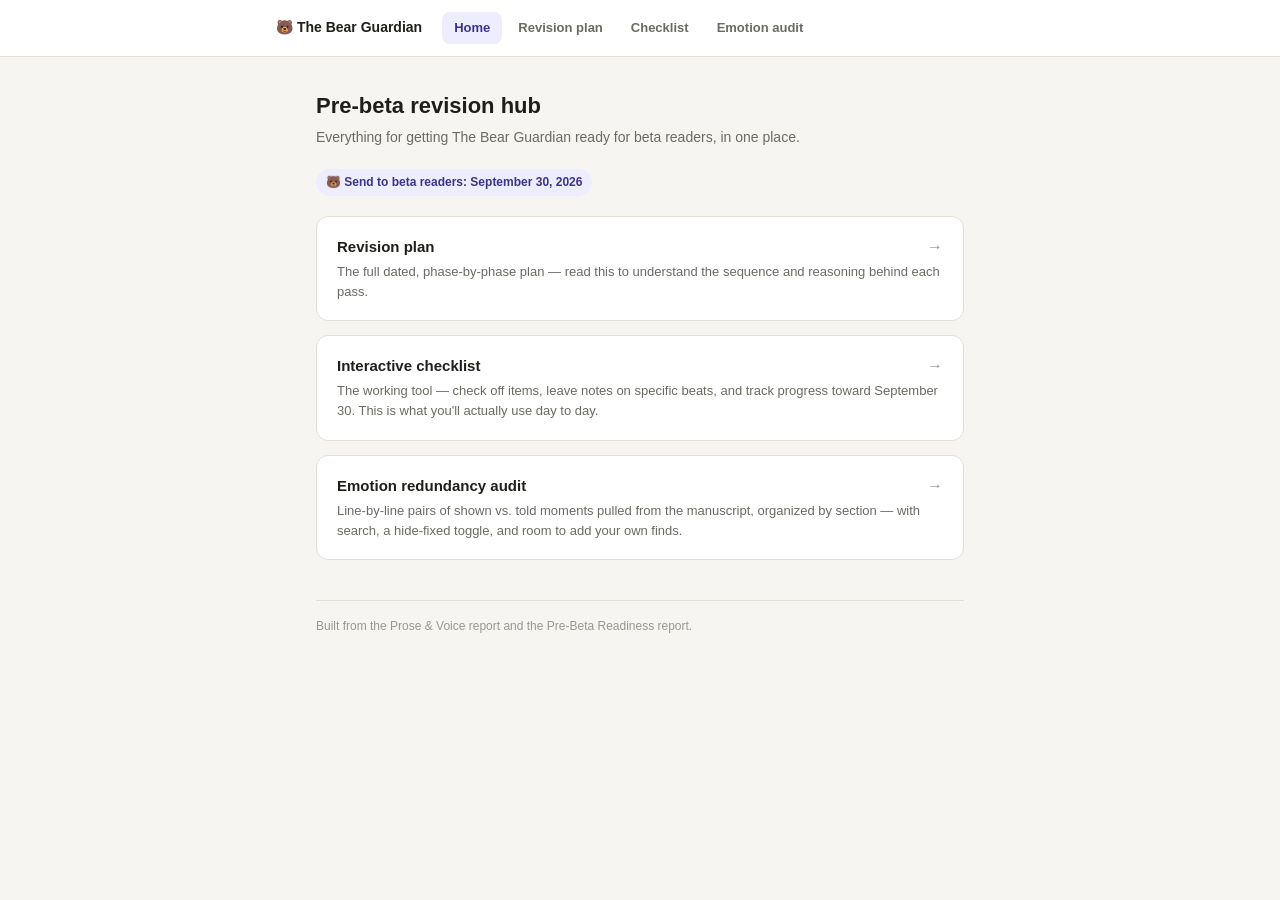
==== commit 684fbfac: "Add files via upload" ====
--- a/index.html
+++ b/index.html
@@ -1,1234 +1,49 @@
 <!DOCTYPE html>
 <html lang="en">
 <head>
-<meta charset="utf-8">
-<meta name="viewport" content="width=device-width, initial-scale=1">
-<title>Bear Guardian — Revision Workbook</title>
-<style>
-  :root{
-    --bg:#0f1114; --bg-raised:#161a1f; --bg-card:#1b2027; --bg-sunk:#141920;
-    --ink:#e8e4dc; --ink-dim:#a49f96; --ink-faint:#6f6a62;
-    --rule:#2a3037; --rule-hi:#3a434d;
-    --moon:#9fc3e8; --bear:#c98f4e;
-    --maeren:#b892d8; --rian:#7fb3c8; --brynna:#cf6a5a; --aurelian:#7fbd97;
-    --warn:#e0b341; --good:#7fbd97; --bad:#cf6a5a;
-    --font:-apple-system,BlinkMacSystemFont,"Segoe UI",Inter,Roboto,sans-serif;
-    --serif:"Iowan Old Style","Palatino Linotype",Palatino,Georgia,serif;
-    --mono:ui-monospace,SFMono-Regular,Menlo,monospace;
-  }
-  *{box-sizing:border-box}
-  html{scroll-behavior:smooth}
-  body{margin:0;background:var(--bg);color:var(--ink);font:16px/1.65 var(--font);-webkit-font-smoothing:antialiased}
-  a{color:var(--moon)}
-
-  .wrap{display:flex;min-height:100vh;align-items:flex-start}
-  aside{width:272px;flex:0 0 272px;position:sticky;top:0;height:100vh;overflow-y:auto;
-    border-right:1px solid var(--rule);background:var(--bg-raised);padding:24px 0 40px}
-  main{flex:1;min-width:0;padding:44px 52px 160px;max-width:940px}
-  @media(max-width:960px){aside{display:none}main{padding:26px 18px 100px}}
-
-  .brand{padding:0 22px 18px;border-bottom:1px solid var(--rule);margin-bottom:14px}
-  .brand h1{font:600 17px/1.3 var(--serif);margin:0 0 4px}
-  .brand p{margin:0;font-size:11px;color:var(--ink-faint);text-transform:uppercase;letter-spacing:.13em}
-  nav a{display:block;padding:6px 22px;font-size:13.5px;color:var(--ink-dim);text-decoration:none;
-    border-left:2px solid transparent;transition:.15s}
-  nav a:hover{color:var(--ink);background:#1c2128}
-  nav a.active{color:var(--ink);border-left-color:var(--bear);background:#1c2128}
-  nav .grp{padding:16px 22px 5px;font-size:10.5px;letter-spacing:.14em;text-transform:uppercase;
-    color:var(--ink-faint);font-weight:600}
-  nav a.sub{padding-left:32px;font-size:13px}
-  .toolbar{padding:14px 22px 0;border-top:1px solid var(--rule);margin-top:18px}
-  .toolbar input{width:100%;margin-bottom:8px;padding:7px 10px;font:13px var(--font);
-    background:#0f1318;color:var(--ink);border:1px solid var(--rule);border-radius:6px}
-  .toolbar input::placeholder{color:var(--ink-faint)}
-  .toolbar button{width:100%;margin-bottom:6px;padding:7px 10px;font:12.5px var(--font);
-    background:#20262e;color:var(--ink-dim);border:1px solid var(--rule);border-radius:6px;cursor:pointer;transition:.15s}
-  .toolbar button:hover{color:var(--ink);border-color:var(--rule-hi)}
-  .hits{font-size:11.5px;color:var(--ink-faint);padding:2px 0 8px}
-
-  h2.sec{font:600 27px/1.25 var(--serif);margin:0 0 6px;scroll-margin-top:20px}
-  .sec-kicker{font-size:11px;letter-spacing:.16em;text-transform:uppercase;color:var(--ink-faint);margin:0 0 24px}
-  h3{font:600 18px/1.35 var(--font);margin:34px 0 10px;scroll-margin-top:20px}
-  h4.mini{font:600 12px/1 var(--font);letter-spacing:.13em;text-transform:uppercase;color:var(--ink-faint);margin:24px 0 10px}
-  p{margin:0 0 14px}
-  .lede{font-size:17px;color:var(--ink-dim);max-width:66ch}
-  hr.div{border:0;border-top:1px solid var(--rule);margin:46px 0}
-  .pull{font:italic 17px/1.6 var(--serif);border-left:2px solid var(--bear);padding:2px 0 2px 18px;margin:18px 0;max-width:62ch}
-  .note{font-size:14px;color:var(--ink-dim)}
-  strong{color:#fff;font-weight:600}
-  code{font:13px var(--mono);background:#0f1318;border:1px solid var(--rule);border-radius:4px;padding:1px 5px;color:var(--moon)}
-
-  .tag{display:inline-block;font-size:10.5px;letter-spacing:.1em;text-transform:uppercase;padding:2px 8px;
-    border-radius:99px;border:1px solid;font-weight:600;vertical-align:2px}
-  .t-maeren{color:var(--maeren);border-color:#4b3b5c}
-  .t-rian{color:var(--rian);border-color:#33505c}
-  .t-brynna{color:var(--brynna);border-color:#5c3630}
-  .t-aurelian{color:var(--aurelian);border-color:#31513e}
-  .t-el{color:var(--ink-dim);border-color:var(--rule-hi)}
-  .t-rn{color:var(--bear);border-color:#4a3821}
-  .t-new{color:var(--warn);border-color:#584518}
-
-  .card{background:var(--bg-card);border:1px solid var(--rule);border-radius:10px;margin:12px 0;overflow:hidden}
-  .card > summary{list-style:none;cursor:pointer;padding:15px 18px;display:flex;gap:12px;align-items:baseline;transition:.15s}
-  .card > summary::-webkit-details-marker{display:none}
-  .card > summary:hover{background:#20262e}
-  .card[open] > summary{border-bottom:1px solid var(--rule);background:#1e242c}
-  .chev{flex:0 0 auto;color:var(--ink-faint);font-size:11px;transition:transform .18s;transform:translateY(-1px)}
-  .card[open] .chev{transform:rotate(90deg) translateX(-1px)}
-  .beat-n{flex:0 0 auto;font:600 11px/1 var(--font);letter-spacing:.08em;color:var(--bear);
-    border:1px solid #4a3821;border-radius:4px;padding:5px 7px;white-space:nowrap}
-  .card-title{flex:1;font-weight:600;font-size:15.5px}
-  .card-sub{display:block;font-weight:400;font-size:13px;color:var(--ink-dim);margin-top:3px}
-  .card-body{padding:16px 18px 6px}
-  .card-body > *:last-child{margin-bottom:14px}
-
-  .compare{display:grid;grid-template-columns:1fr 1fr;gap:12px;margin:18px 0}
-  .compare.three{grid-template-columns:1fr 1fr 1fr}
-  @media(max-width:760px){.compare,.compare.three{grid-template-columns:1fr}}
-  .compare > div{background:var(--bg-card);border:1px solid var(--rule);border-radius:9px;padding:14px 16px}
-  .compare h4{margin:0 0 8px;font-size:11px;letter-spacing:.13em;text-transform:uppercase;color:var(--ink-faint);font-weight:600}
-  .compare p{margin:0 0 8px;font-size:14.5px}
-  .compare p:last-child{margin-bottom:0}
-  .cmp-before{border-left:2px solid #4a4a52}
-  .cmp-after{border-left:2px solid var(--bear)}
-  .cmp-good{border-left:2px solid var(--good)}
-  .cmp-bad{border-left:2px solid var(--bad)}
-
-  .switcher{display:flex;gap:6px;margin:18px 0 14px;flex-wrap:wrap}
-  .switcher button{font:600 13px/1 var(--font);padding:9px 15px;border-radius:99px;cursor:pointer;
-    background:transparent;color:var(--ink-dim);border:1px solid var(--rule);transition:.15s}
-  .switcher button:hover{color:var(--ink)}
-  .switcher button.on{background:#252c35;color:var(--ink);border-color:#465060}
-  .pane{display:none}
-  .pane.on{display:block;animation:fade .2s ease}
-  @keyframes fade{from{opacity:0;transform:translateY(3px)}to{opacity:1;transform:none}}
-
-  .chain{margin:20px 0;padding:0;list-style:none;counter-reset:c}
-  .chain li{position:relative;padding:11px 14px 11px 46px;border-left:2px solid var(--rule)}
-  .chain li::before{counter-increment:c;content:counter(c);position:absolute;left:-13px;top:12px;
-    width:24px;height:24px;border-radius:50%;background:var(--bg-card);border:1px solid var(--rule);
-    color:var(--ink-faint);font:600 11px/23px var(--font);text-align:center}
-  .chain.zero li::before{content:counter(c0);counter-increment:c0}
-  .chain li.hit{border-left-color:var(--bear)}
-  .chain li.hit::before{border-color:var(--bear);color:var(--bear)}
-  .chain li b{display:block;font-size:15px}
-  .chain li span{font-size:13.5px;color:var(--ink-dim)}
-
-  .checks{margin:16px 0;padding:0;list-style:none}
-  .checks li{display:flex;gap:12px;align-items:flex-start;padding:11px 14px;background:var(--bg-card);
-    border:1px solid var(--rule);border-radius:8px;margin-bottom:7px;cursor:pointer;transition:.15s;font-size:14.5px}
-  .checks li:hover{border-color:var(--rule-hi)}
-  .checks li.done{opacity:.45}
-  .checks li.done .box{background:var(--good);border-color:var(--good);color:#0f1114}
-  .checks li.done .txt{text-decoration:line-through}
-  .box{flex:0 0 auto;width:19px;height:19px;border:1.5px solid #414a54;border-radius:5px;
-    font:700 12px/17px var(--font);text-align:center;color:transparent;margin-top:1px}
-  .progress{font-size:12.5px;color:var(--ink-faint);margin:0 0 12px}
-
-  .arrowline{font-size:14.5px;color:var(--ink-dim);background:var(--bg-sunk);border:1px solid var(--rule);
-    border-radius:8px;padding:12px 15px;margin:14px 0}
-  .arrowline b{color:var(--ink)}
-  .arrow{color:var(--bear);padding:0 5px}
-  ul.plain{margin:0 0 14px;padding-left:20px}
-  ul.plain li{margin-bottom:5px}
-  .traits{display:flex;flex-wrap:wrap;gap:5px;margin:8px 0 14px}
-  .traits span{font-size:12.5px;padding:3px 9px;border-radius:5px;background:#20262e;
-    border:1px solid var(--rule);color:var(--ink-dim)}
-  .traits span.flip{background:#2b1f18;border-color:#4a3821;color:var(--bear)}
-  .traits.sweep span{cursor:pointer;font-family:var(--mono);font-size:12px}
-  .traits.sweep span:hover{border-color:var(--rule-hi);color:var(--ink)}
-  .traits.sweep span.swept{opacity:.4;text-decoration:line-through;background:#182018;border-color:#31513e}
-  .flag{background:#241f12;border:1px solid #584518;border-radius:8px;padding:13px 16px;margin:18px 0;font-size:14.5px}
-  .flag b{color:var(--warn)}
-  .win{background:#16211a;border:1px solid #31513e;border-radius:8px;padding:13px 16px;margin:18px 0;font-size:14.5px}
-  .win b{color:var(--good)}
-
-  table{width:100%;border-collapse:collapse;margin:16px 0;font-size:14.5px}
-  th,td{text-align:left;vertical-align:top;padding:10px 12px;border-bottom:1px solid var(--rule)}
-  th{font:600 11px/1.4 var(--font);letter-spacing:.1em;text-transform:uppercase;color:var(--ink-faint)}
-  tbody tr:hover{background:#181d23}
-  td.k{color:var(--ink);font-weight:600;width:26%}
-
-  .quote{background:var(--bg-sunk);border:1px solid var(--rule);border-left:2px solid var(--moon);
-    border-radius:8px;padding:12px 15px;margin:10px 0;font:italic 15px/1.55 var(--serif)}
-  .quote .cite{display:block;font:600 10.5px/1.4 var(--font);font-style:normal;letter-spacing:.11em;
-    text-transform:uppercase;color:var(--ink-faint);margin-top:8px}
-  .quote.bad{border-left-color:var(--bad)}
-  .quote.good{border-left-color:var(--good)}
-  .stats{display:flex;flex-wrap:wrap;gap:10px;margin:16px 0}
-  .stat{flex:1 1 140px;background:var(--bg-card);border:1px solid var(--rule);border-radius:9px;padding:12px 14px}
-  .stat b{display:block;font:600 22px/1.2 var(--serif);color:var(--ink)}
-  .stat span{font-size:11.5px;letter-spacing:.08em;text-transform:uppercase;color:var(--ink-faint)}
-  .hidden{display:none !important}
-
-  /* --- arc chart + swimlanes --- */
-  .chartbox{background:var(--bg-card);border:1px solid var(--rule);border-radius:10px;padding:16px 14px 10px;margin:18px 0}
-  .chartbox svg{width:100%;height:auto;display:block}
-  .legend{display:flex;gap:18px;flex-wrap:wrap;margin:10px 4px 2px;font-size:12.5px;color:var(--ink-dim)}
-  .legend i{display:inline-block;width:22px;height:2px;vertical-align:4px;margin-right:7px}
-  .lane{display:grid;grid-template-columns:34px 1.1fr 1fr 1fr;gap:0;border:1px solid var(--rule);
-    border-radius:10px;overflow:hidden;margin:18px 0;font-size:14px}
-  .lane > div{padding:11px 13px;border-bottom:1px solid var(--rule);background:var(--bg-card)}
-  .lane > div.h{background:#1e242c;font:600 10.5px/1.4 var(--font);letter-spacing:.11em;
-    text-transform:uppercase;color:var(--ink-faint);padding:10px 13px}
-  .lane > div.n{background:var(--bg-sunk);color:var(--ink-faint);font:600 12px/1.5 var(--font);text-align:center}
-  .lane .r-survive .n{color:var(--bad)}
-  .lane .r-hinge .n{color:var(--warn)}
-  .lane .r-pursue .n{color:var(--maeren)}
-  .lane .sub2{display:block;color:var(--ink-faint);font-size:12.5px;margin-top:4px}
-  .lane .hinge{background:#241f12}
-  @media(max-width:760px){
-    .lane{grid-template-columns:1fr}
-    .lane > div.h{display:none}
-    .lane > div.n{text-align:left;border-bottom:0;padding-bottom:0}
-  }
-  .phaserow{display:grid;grid-template-columns:1fr 1fr 1fr;gap:12px;margin:18px 0}
-  @media(max-width:760px){.phaserow{grid-template-columns:1fr}}
-  .phase{background:var(--bg-card);border:1px solid var(--rule);border-radius:9px;padding:14px 16px}
-  .phase h4{margin:0 0 6px;font:600 11px/1 var(--font);letter-spacing:.13em;text-transform:uppercase}
-  .phase.p1{border-top:2px solid var(--bad)} .phase.p1 h4{color:var(--bad)}
-  .phase.p2{border-top:2px solid var(--warn)} .phase.p2 h4{color:var(--warn)}
-  .phase.p3{border-top:2px solid var(--maeren)} .phase.p3 h4{color:var(--maeren)}
-  .phase p{margin:0;font-size:14px;color:var(--ink-dim)}
-  .phase b{color:var(--ink);display:block;font-size:14.5px;margin-bottom:5px}
-  footer{margin-top:60px;padding-top:20px;border-top:1px solid var(--rule);font-size:12.5px;color:var(--ink-faint)}
-</style>
+<meta charset="UTF-8">
+<title>The Bear Guardian — Revisions</title>
+<link rel="stylesheet" href="styles.css">
 </head>
 <body>
-<div class="wrap">
 
-<aside>
-  <div class="brand">
-    <h1>Bear Guardian</h1>
-    <p>Revision workbook</p>
+<nav class="site-nav">
+  <div class="nav-inner">
+    <a href="index.html" class="nav-brand">🐻 The Bear Guardian</a>
+    <div class="nav-links">
+      <a href="index.html" class="nav-link active">Home</a>
+      <a href="schedule.html" class="nav-link">Revision plan</a>
+      <a href="checklist.html" class="nav-link">Checklist</a>
+      <a href="emotion-redundancy.html" class="nav-link">Emotion audit</a>
+    </div>
   </div>
-  <nav id="nav">
-    <div class="grp">Start here</div>
-    <a href="#top" class="sub">The three questions</a>
-    <div class="grp">Part One · The Veil</div>
-    <a href="#veil" class="sub">Ending revision: two choices</a>
-    <a href="#chain" class="sub">Causal sequence</a>
-    <a href="#mirror" class="sub">Storm / Veil mirror</a>
-    <a href="#amulet" class="sub">Open decision: the amulet</a>
-    <div class="grp">Part Two · Seradon</div>
-    <a href="#b2" class="sub">Brynna &amp; Aurelian</a>
-    <a href="#journey" class="sub">The journey north</a>
-    <a href="#beats" class="sub">The seven beats</a>
-    <a href="#parallel" class="sub">Hidden parallel &amp; strength</a>
-    <a href="#payoff" class="sub">Endgame &amp; payoff</a>
-    <div class="grp">Part Three · Master revision</div>
-    <a href="#settled" class="sub">Settled ground</a>
-    <a href="#diverge" class="sub">Divergences resolved</a>
-    <a href="#cascade" class="sub">The Reading B cascade</a>
-    <a href="#threads" class="sub">The five threads</a>
-    <a href="#dropped" class="sub">Findings your notes dropped</a>
-    <a href="#evidence" class="sub">Evidence appendix</a>
-    <a href="#protect" class="sub">Protect these</a>
-    <a href="#passes" class="sub">Recommended sequence</a>
-    <div class="grp">Part Four · Maeren's arc</div>
-    <a href="#arc" class="sub">Survive → curious → understands</a>
-    <a href="#arc-chain" class="sub">The causal chain, four lanes</a>
-    <a href="#arc-dream" class="sub">The dream revision</a>
-    <a href="#arc-payoff" class="sub">The reread payoff</a>
-    <a href="#punch" class="sub">Draft punch list · Pass 2</a>
-    <div class="grp">Reference</div>
-    <a href="#donotbreak" class="sub">Things not to break</a>
-  </nav>
-  <div class="toolbar">
-    <input id="q" type="search" placeholder="Filter cards…" autocomplete="off">
-    <div class="hits" id="hits"></div>
-    <button onclick="setAll(true)">Expand all</button>
-    <button onclick="setAll(false)">Collapse all</button>
-    <button onclick="window.print()">Print / save PDF</button>
-  </div>
-</aside>
+</nav>
 
-<main>
+<div class="wrap narrow">
+  <h1>Pre-beta revision hub</h1>
+  <p class="subtitle">Everything for getting The Bear Guardian ready for beta readers, in one place.</p>
+  <div class="deadline">🐻 Send to beta readers: September 30, 2026</div>
 
-<!-- ===================== START HERE ===================== -->
-<h2 class="sec" id="top">The Three Questions</h2>
-<p class="sec-kicker">Answer these before drafting · everything downstream depends on them</p>
+  <a href="schedule.html" class="card card-link">
+    <span class="card-arrow">→</span>
+    <div class="card-title">Revision plan</div>
+    <p class="card-desc">The full dated, phase-by-phase plan — read this to understand the sequence and reasoning behind each pass.</p>
+  </a>
 
-<p class="lede">Three sources are reconciled in this workbook: the <span class="tag t-el">EL</span> developmental editorial letter, the <span class="tag t-rn">RN</span> master revision notes, and the <span class="tag t-new">NEW</span> Veil + Book Two notes, which post-date both and in one place supersede them.</p>
+  <a href="checklist.html" class="card card-link">
+    <span class="card-arrow">→</span>
+    <div class="card-title">Interactive checklist</div>
+    <p class="card-desc">The working tool — check off items, leave notes on specific beats, and track progress toward September 30. This is what you'll actually use day to day.</p>
+  </a>
 
-<details class="card" open>
-  <summary><span class="chev">▶</span><span class="beat-n">Q1</span><span class="card-title">Culmination or regression?<span class="card-sub">Settled — regression. Everything cascades from this.</span></span></summary>
-  <div class="card-body">
-    <p>The transformation is not arrival at power. It is Maeren repeating the exact mistake the Order and the Elders make: seizing control of wildness, including her own.</p>
-    <div class="win"><b>Resolved:</b> a book whose emotional question is <em>can Maeren remain invisible and keep the people she loves safe?</em> — answer: <em>no, spectacularly no</em> — ends in regression, not arrival.</div>
-    <p class="note">See <a href="#cascade">the cascade table</a> for what this changes everywhere else.</p>
-  </div>
-</details>
+  <a href="emotion-redundancy.html" class="card card-link">
+    <span class="card-arrow">→</span>
+    <div class="card-title">Emotion redundancy audit</div>
+    <p class="card-desc">Line-by-line pairs of shown vs. told moments pulled from the manuscript, organized by section — with search, a hide-fixed toggle, and room to add your own finds.</p>
+  </a>
 
-<details class="card" open>
-  <summary><span class="chev">▶</span><span class="beat-n">Q2</span><span class="card-title">Who takes the amulet off, and what does the gesture mean?<span class="card-sub">Still open — this is the decision that determines whether the climax is hers</span></span></summary>
-  <div class="card-body">
-    <p>Four configurations are now on the table, including one your newest notes invented. Compare them side by side in <a href="#amulet">Open decision: the amulet</a>.</p>
-  </div>
-</details>
-
-<details class="card" open>
-  <summary><span class="chev">▶</span><span class="beat-n">Q3</span><span class="card-title">What emotional question does Book One answer?<span class="card-sub">Answered — put this on page one of the bible</span></span></summary>
-  <div class="card-body">
-    <div class="pull">Can Maeren remain invisible and keep the people she loves safe?<br>No. Spectacularly no.</div>
-    <p>This is the cleanest statement of the book's shape in any of the three documents. It's also the test for every scene: <strong>does this scene put pressure on her invisibility, or let her keep it?</strong></p>
-  </div>
-</details>
-
-<hr class="div">
-
-<!-- ===================== PART ONE ===================== -->
-<h2 class="sec" id="veil">Ending Revision — Maeren + Rían at the Veil</h2>
-<p class="sec-kicker">Part One · climax <span class="tag t-new">NEW</span></p>
-
-<p class="lede">The climax contains <strong>two separate choices</strong>, each completing a Book One movement.</p>
-
-<div class="compare">
-  <div class="cmp-after"><h4><span class="tag t-maeren">Maeren</span></h4><p>Chooses the transformation.</p></div>
-  <div class="cmp-after"><h4><span class="tag t-rian">Rían</span></h4><p>Chooses not to stop her.</p></div>
+  <div class="footer-note">Built from the Prose &amp; Voice report and the Pre-Beta Readiness report.</div>
 </div>
 
-<h3 id="maeren">Maeren's choice</h3>
-<p>She still does <strong>not</strong> know the moonstone is suppressing/protecting her from her own power. That realization belongs to Rían.</p>
-<p>After the humiliation, the betrayal, and the revelation of how thoroughly others have controlled and manipulated her, she consciously decides to <strong>stop containing herself</strong>.</p>
-<div class="pull">You have spent my entire life deciding what I should be, what I should know, and how much of myself is safe for the world. You're terrified of what I might become? Fine. Be terrified.</div>
-<p>She doesn't know what transformation will mean or what it will cost. Consequences be damned.</p>
-<p><strong>This is not healthy self-acceptance yet.</strong> It is rage-fueled refusal of containment. Her survival mechanism inverts rather than heals:</p>
-<div class="compare">
-  <div class="cmp-before"><h4>Beginning Maeren</h4><p>Make yourself <em>small</em> enough that they leave you alone.</p></div>
-  <div class="cmp-after"><h4>Ending Maeren</h4><p>Make yourself <em>terrifying</em> enough that they cannot hurt you.</p></div>
-</div>
-<p class="note">Neither is freedom — which leaves substantial growth for Book Two.</p>
-
-<h3 id="rian">Rían's choice</h3>
-<p>Maeren <strong>begins transforming before Rían intervenes.</strong> Critical: the reader must understand unequivocally that the transformation is her choice.</p>
-<p>Then he notices what she cannot yet know: <strong>the moonstone is fighting her transformation. It is suppressing her.</strong></p>
-<p>This creates his moral choice. Everything he's been taught says the transformation is dangerous — the Elders fear the Bear Guardian, Orlíen's prophecy suggests Maeren could destroy everything, removing the amulet could unleash something catastrophic. But he finally understands the difference between <em>doing what authority tells him is necessary</em> and <em>doing what he believes is right.</em> So he removes it anyway.</p>
-<div class="pull">I will not imprison her because I am afraid of what she might choose.</div>
-
-<p><strong>Why this works:</strong> it reverses his surveillance history using the same skill set.</p>
-<div class="compare">
-  <div class="cmp-before"><h4>Beginning Rían</h4><p>Observe → understand her → identify vulnerabilities → use that knowledge to <strong>control</strong> the outcome.</p></div>
-  <div class="cmp-after"><h4>Ending Rían</h4><p>Observe → understand what's happening → identify the thing controlling her → use that knowledge to <strong>release</strong> control.</p></div>
-</div>
-<p>His ability to read Maeren hasn't changed. What he does with that knowledge has.</p>
-<div class="flag"><b>Not redemption.</b> One good decision doesn't erase the surveillance, the betrayal, or the cowardice. It only proves he is finally <em>capable</em> of choosing differently.</div>
-
-<h3 id="chain">The causal sequence to protect</h3>
-<p class="note">Click any step to mark it. Load-bearing beats pre-marked: 1, 5, 6.</p>
-<ol class="chain" id="chain">
-  <li><b>Maeren chooses to let go</b><span>Her decision, uninfluenced and uninformed about the amulet.</span></li>
-  <li><b>Transformation begins</b><span>Visibly underway before anyone intervenes.</span></li>
-  <li><b>The amulet resists / constricts her</b><span>The suppression becomes physically legible.</span></li>
-  <li><b>Rían notices</b><span>His observational skill, finally pointed at something useful.</span></li>
-  <li><b>Rían understands what the amulet actually does</b><span>The knowledge Maeren does not have.</span></li>
-  <li><b>Rían chooses to remove it despite the danger</b><span>Believing it may be catastrophic. That's the point.</span></li>
-  <li><b>Maeren is fully unleashed</b><span>No longer held back by anyone else's fear.</span></li>
-  <li><b>The Bear emerges / disappears</b><span>End of Book One.</span></li>
-</ol>
-<div class="flag"><b>Net effect:</b> Rían no longer <em>causes</em> Maeren's transformation. He honors a choice she has already made.</div>
-
-<h3 id="mirror">Thematic mirror — Storm vs. Veil</h3>
-<div class="arrowline"><b>Storm</b><span class="arrow">→</span>I won't control nature. I'll stop holding it back.</div>
-<div class="arrowline"><b>Veil</b><span class="arrow">→</span>I won't control myself to make you comfortable anymore.</div>
-<p>The Veil is darker, because Maeren's decision comes from betrayal, humiliation, grief, and rage. She has learned something <em>true</em> — <em>I don't have to remain contained for other people's comfort</em> — for reasons that may lead her somewhere dangerous.</p>
-<div class="compare">
-  <div class="cmp-after"><h4><span class="tag t-maeren">Maeren</span></h4><p>I refuse to contain myself for you anymore.</p></div>
-  <div class="cmp-after"><h4><span class="tag t-rian">Rían</span></h4><p>I refuse to contain you because they taught me to fear you.</p></div>
-</div>
-<p>Neither knows what their decision will unleash. They choose anyway.</p>
-
-<!-- ---------- amulet decision ---------- -->
-<h3 id="amulet">Open decision — who takes the amulet off</h3>
-<p class="note">Four configurations. Toggle to compare what each one buys and costs.</p>
-<div class="switcher" data-group="amulet">
-  <button data-pane="am-written">As written</button>
-  <button data-pane="am-el">Maeren, as release <span class="tag t-el" style="margin-left:5px">EL</span></button>
-  <button data-pane="am-rn">Maeren, as control <span class="tag t-rn" style="margin-left:5px">RN</span></button>
-  <button class="on" data-pane="am-new">Two choices <span class="tag t-new" style="margin-left:5px">NEW</span></button>
-</div>
-
-<div class="pane" id="am-written">
-  <p>Rían decides what she needs and physically removes it. <em>"Rían didn't think."</em></p>
-  <div class="compare">
-    <div class="cmp-bad"><h4>Defect</h4><p>Her transformation is his action and her symptom. Under the regression reading this is worse, not better: her tragedy is authored by someone else.</p></div>
-    <div class="cmp-before"><h4>Also true</h4><p>The amulet's real function is decoded off-POV, by the betrayer, in ch. 66. Maeren never learns it.</p></div>
-  </div>
-</div>
-
-<div class="pane" id="am-el">
-  <p>Maeren decodes the amulet and removes it herself — she stops holding herself back.</p>
-  <div class="compare">
-    <div class="cmp-good"><h4>Buys</h4><p>Agency is hers, and it rhymes with the storm directly.</p></div>
-    <div class="cmp-bad"><h4>Defect</h4><p>Right gesture for culmination. <strong>Wrong gesture for regression</strong> — release is not what a regression does. Invalidated by Q1.</p></div>
-  </div>
-</div>
-
-<div class="pane" id="am-rn">
-  <p>Maeren tears it off herself as an act of <strong>control</strong>. Not liberation — weaponisation. <em>If no one will protect me, I will make myself into something that does not need protecting.</em></p>
-  <div class="compare">
-    <div class="cmp-good">
-      <h4>Buys, all at once</h4>
-      <p>Agency unambiguously hers. A grasp, not a release. Inverts the storm's rhyme — same hands, opposite verb. Pays off <em>"One must choose what forever dies."</em> Lands the mother-thread: was it protection or a cage? Both — and she gets it wrong under pressure. Ruins Rían correctly: helplessness, not heroism.</p>
-    </div>
-    <div class="cmp-bad">
-      <h4>Costs</h4>
-      <p>Requires a plant — she must have turned the word <em>protection</em> over at least once. Rían loses his only active moment and risks becoming furniture. Forecloses any gentler ending.</p>
-    </div>
-  </div>
-</div>
-
-<div class="pane on" id="am-new">
-  <p>She chooses the transformation without knowing about the amulet. He removes it as a refusal to imprison her. <strong>Two choices, not one.</strong></p>
-  <div class="compare">
-    <div class="cmp-good">
-      <h4>Keeps from the control option</h4>
-      <p>The climactic decision is hers. It's a grasp, not a release — she's making herself terrifying, not free. Storm/Veil inversion holds. The prophecy line can still be paid. No plant required, because she never needs the amulet knowledge.</p>
-    </div>
-    <div class="cmp-bad">
-      <h4>Changes / costs</h4>
-      <p>The mother-thread misread is no longer <em>her</em> climactic failure — <em>protection or cage</em> becomes Rían's question, not hers. And Rían gets an active moment back, which the master notes warned against: <em>a man who saves her has already begun atoning.</em></p>
-    </div>
-  </div>
-  <div class="flag">
-    <b>The load-bearing risk to solve:</b> does his removal read as <em>rescue</em>? If yes, his Book Two accountability arc deflates and he ends Book One partly redeemed — which you don't want. Three levers keep it a release rather than a save: (1) the transformation is already irreversible when he acts, so he isn't changing her outcome; (2) he acts believing it may be catastrophic, so it can't read as competent heroism; (3) pair it with the offered-and-refused confession (<a href="#diverge">§2.2</a>) so the same scene contains his moral failure and his one right act.
-  </div>
-  <div class="win"><b>Compatible either way:</b> Hana's reversal still belongs near ch. 65 under this configuration. <em>Someone did protect you, at the cost of her life, and you spent fifteen years believing otherwise</em> is the most destabilising thing Maeren can be carrying into a scene where she decides she will never be protected again.</div>
-</div>
-
-<hr class="div">
-
-<!-- ===================== PART TWO ===================== -->
-<h2 class="sec" id="b2">Brynna &amp; Aurelian — From Blame to Forgiveness</h2>
-<p class="sec-kicker">Part Two · Book Two relationship arc <span class="tag t-new">NEW</span></p>
-
-<div class="pull">Nyara is the bridge between Brynna and Aurelian. Maeren is the proof.</div>
-<p class="note">Nyara lets Brynna understand Aurelian's grief. Maeren lets Brynna understand his love. His actions let her understand who he actually is.</p>
-
-<h3>The core arc</h3>
-<p>They begin Book Two deeply estranged over Nyara and Maeren. Brynna sees Aurelian as the man who killed Nyara — and more broadly as someone whose passivity and hunger for approval let the systems that destroyed their lives continue. Aurelian carries enormous guilt over Nyara, but he is <strong>not</strong> simply seeking her forgiveness. He also carries anger toward <em>her</em> over Maeren.</p>
-
-<div class="switcher" data-group="shape">
-  <button class="on" data-pane="shape-avoid">The shape to avoid</button>
-  <button data-pane="shape-real">The actual shape</button>
-</div>
-<div class="pane on" id="shape-avoid">
-  <div class="arrowline">Brynna condemns<span class="arrow">→</span>Aurelian proves himself<span class="arrow">→</span>Brynna forgives.</div>
-  <p class="note">Too clean. It makes him a supplicant and her a judge, and it resolves the ledger in one direction.</p>
-</div>
-<div class="pane" id="shape-real">
-  <p>Two grieving people who have both failed someone they love.</p>
-  <div class="compare">
-    <div class="cmp-after"><h4><span class="tag t-brynna">Brynna</span></h4><p>You killed Nyara.</p></div>
-    <div class="cmp-after"><h4><span class="tag t-aurelian">Aurelian</span></h4><p>You left Maeren.</p></div>
-  </div>
-  <p class="note">Neither accusation is the whole truth. Both contain enough truth to wound.</p>
-</div>
-
-<div class="arrowline" style="margin-top:18px"><b>Progression</b><span class="arrow">→</span>contempt<span class="arrow">→</span>conflict<span class="arrow">→</span>reluctant cooperation<span class="arrow">→</span>recognition<span class="arrow">→</span>shared grief<span class="arrow">→</span>respect<span class="arrow">→</span>forgiveness / love as family</div>
-<div class="flag"><b>Hold this line:</b> Aurelian does not campaign for Brynna's forgiveness. Part of his growth is moving away from his lifelong need for everyone's approval.</div>
-
-<h3 id="journey">The journey to Seradon</h3>
-<p>The journey must take <strong>weeks</strong>. Velmora sits on the southwestern coast of Talauvmor; Seradon on the northwestern coast — a significant overland journey.</p>
-<p><strong>Structural necessity:</strong> Maeren breaking the Veil ≈ the Grove burning. While Brynna, Aurelian, and Vaela deal with the Grove's destruction and travel north, Maeren runs her own trajectory:</p>
-<div class="arrowline"><span class="tag t-maeren">Maeren</span><span class="arrow">→</span>reach Seradon<span class="arrow">→</span>her Seradon plot<span class="arrow">→</span>transform<span class="arrow">→</span>leave Seradon<span class="arrow">→</span><b>then</b> the others arrive</div>
-<p>So the travel time is not dead space. It is the crucible for the Brynna/Aurelian relationship.</p>
-
-<h3 id="beats">The seven beats</h3>
-<p class="note">Order matters most between Beats 4 and 6.</p>
-
-<details class="card">
-  <summary><span class="chev">▶</span><span class="beat-n">01</span><span class="card-title">The Grove Burns<span class="card-sub">Aftermath, accusation, and a destination nobody wants</span></span></summary>
-  <div class="card-body">
-    <p>The Grove/Haven is destroyed. The dogs eventually return.</p>
-    <p>Brynna, already deeply distrustful, physically throws Aurelian down: <em>Did you know?</em> He insists he didn't. She doesn't particularly care — <em>I didn't know</em> is not an adequate defense to her. His ignorance doesn't undo his participation in Velmora's system or anything that has happened.</p>
-    <p>Vaela intervenes. Brynna listens because she trusts <strong>Vaela</strong>, not because she trusts Aurelian.</p>
-    <p>The group determines Seradon — Vaela's homeland — is their only viable destination. This is dangerous for Vaela, but she recognizes it as necessary. They leave together under extreme tension.</p>
-  </div>
-</details>
-
-<details class="card">
-  <summary><span class="chev">▶</span><span class="beat-n">02</span><span class="card-title">Brynna Is Awful to Aurelian<span class="card-sub">Grief with teeth — let her be</span></span></summary>
-  <div class="card-body">
-    <p>Her cruelty isn't banter. When she looks at Aurelian she sees:</p>
-    <div class="traits"><span>Nyara</span><span>Eamon</span><span>Velmora</span><span>The Order</span><span>The destroyed Grove</span><span>Maeren's disappearance</span></div>
-    <p>Aurelian may still reach for his Book One reflexes — <em>I didn't know. I didn't mean—. I was trying—</em> — but increasingly he stops defending himself. He understands that intentions cannot erase consequences.</p>
-    <div class="flag"><b>But:</b> he must not become her emotional punching bag — because of Beat 3.</div>
-  </div>
-</details>
-
-<details class="card">
-  <summary><span class="chev">▶</span><span class="beat-n">03</span><span class="card-title">Aurelian Learns What Happened With Maeren<span class="card-sub">The first real crack — he answers with anger, not shame</span></span></summary>
-  <div class="card-body">
-    <p>On the journey, Aurelian overhears Brynna telling Vaela what happened between her and Maeren.</p>
-    <p><strong>Important: Brynna has not forgiven Maeren yet.</strong> She feels guilty. She misses her. She loves her. But she still believes some version of:</p>
-    <div class="traits"><span>Maeren chose Rían</span><span>Maeren left me</span><span>Maeren wouldn't listen</span><span>Maeren chose that world over us</span></div>
-    <p>Aurelian hears how she describes Maeren and becomes <strong>angry</strong> — because he loves Maeren enormously, not romantically but as family. Maeren has consistently seen him, understood him, forgiven him, and loved him without requiring him to become something else.</p>
-    <div class="compare">
-      <div class="cmp-after"><h4><span class="tag t-brynna">Brynna thinks</span></h4><p>You failed Nyara.</p></div>
-      <div class="cmp-after"><h4><span class="tag t-aurelian">Aurelian thinks</span></h4><p>You failed Maeren.</p></div>
-    </div>
-    <p>He does not believe she has the right to reduce Maeren to the worst interpretation of her choices. Brynna expects shame or submission — and encounters his anger instead.</p>
-  </div>
-</details>
-
-<details class="card">
-  <summary><span class="chev">▶</span><span class="beat-n">04</span><span class="card-title">They Arrive in Seradon After Maeren<span class="card-sub">Aurelian loses it — and Brynna sees why</span></span></summary>
-  <div class="card-body">
-    <p>By arrival, Maeren has already arrived → affected Seradon → transformed → left. They are entering the <strong>aftermath of Maeren</strong>, reconstructing what happened through other people's accounts.</p>
-    <p>Seradon's interpretation of Maeren matters. Someone (or several people) reduces her to:</p>
-    <div class="traits"><span>dangerous</span><span>unnatural</span><span>unstable</span><span>wild</span><span>destructive</span><span>uncontrollable</span></div>
-    <p>Or characterizes the pre-transformation Maeren as:</p>
-    <div class="traits"><span>passive</span><span>weak</span><span>useless</span><span>apathetic</span><span>ghostlike</span></div>
-    <p>And Aurelian loses it. Not strategically. Not to impress Brynna. He genuinely cannot tolerate it anymore.</p>
-    <div class="pull">Not Maeren. Not in front of him.</div>
-    <p>Major moment for Brynna: she witnesses the depth of his love for her sister. <em>Oh. Maeren is his family too.</em></p>
-  </div>
-</details>
-
-<details class="card">
-  <summary><span class="chev">▶</span><span class="beat-n">05</span><span class="card-title">Maeren Collides With Nyara in Aurelian's Mind<span class="card-sub">The pattern he's heard before — and helped enforce</span></span></summary>
-  <div class="card-body">
-    <p>The deeper psychological reason for his rage: he has heard these exact descriptions before.</p>
-    <div class="switcher" data-group="pattern">
-      <button class="on" data-pane="pat-nyara">Nyara</button>
-      <button data-pane="pat-maeren">Maeren</button>
-    </div>
-    <div class="pane on" id="pat-nyara">
-      <p class="note">Before:</p>
-      <div class="traits"><span>passive</span><span>weak</span><span>ghostlike</span><span>irrelevant</span><span>controlled</span><span>useless</span></div>
-      <p class="note">Then her true power is revealed — the Bear:</p>
-      <div class="traits"><span class="flip">unnatural</span><span class="flip">dangerous</span><span class="flip">incomprehensible</span></div>
-    </div>
-    <div class="pane" id="pat-maeren">
-      <p class="note">Before:</p>
-      <div class="traits"><span>passive</span><span>apathetic</span><span>useless</span><span>invisible</span><span>afraid</span></div>
-      <p class="note">Then her power becomes undeniable:</p>
-      <div class="traits"><span class="flip">wild</span><span class="flip">dangerous</span><span class="flip">unnatural</span><span class="flip">uncontrollable</span></div>
-    </div>
-    <div class="flag"><b>The recognition:</b> the world dismisses these women while their power is quiet, and fears them the moment it becomes undeniable. And he has participated in that worldview.</div>
-  </div>
-</details>
-
-<details class="card">
-  <summary><span class="chev">▶</span><span class="beat-n">06</span><span class="card-title">The Nyara Breakdown<span class="card-sub">The core wound — must come after Beat 4</span></span></summary>
-  <div class="card-body">
-    <div class="flag"><b>Sequencing:</b> first Brynna witnesses his rage over Maeren; <em>later</em> she discovers the grief underneath it.</div>
-    <p>At some point Aurelian truly comes undone over Nyara. His grief is not simply <em>I killed my mother.</em> It is:</p>
-    <div class="pull">I didn't know my mother.</div>
-    <p>And more painfully:</p>
-    <div class="pull">I didn't understand how much she loved me until she was gone.</div>
-    <p>He spent his life pursuing Luctar's conditional approval — <em>Am I strong enough? Can I make him proud? Can I become the son he wants?</em> — while Nyara's love was already there, taken for granted.</p>
-    <p><strong>The core wound:</strong> his attempt to finally become the son his father would respect — hunter, warrior, leader — is what led him to kill the parent whose love he already possessed. He was starving for his father's love while failing to recognize the value of his mother's. And now she's gone.</p>
-  </div>
-</details>
-
-<details class="card">
-  <summary><span class="chev">▶</span><span class="beat-n">07</span><span class="card-title">Brynna Finally Sees Nyara's Son<span class="card-sub">Humanizing is not absolving</span></span></summary>
-  <div class="card-body">
-    <p>Until now Aurelian has been <em>the man who killed Nyara.</em> But Brynna lost her own mother. She knows that grief. Watching him come apart lets her see, perhaps for the first time, <strong>Nyara's son.</strong></p>
-    <div class="compare">
-      <div class="cmp-after"><h4><span class="tag t-brynna">Brynna lost</span></h4><p>Her aunt, mentor, and advocate — the woman who made it possible for her to pursue the Blade when society was suffocating her.</p></div>
-      <div class="cmp-after"><h4><span class="tag t-aurelian">Aurelian lost</span></h4><p>His mother.</p></div>
-    </div>
-    <div class="flag"><b>The distinction that matters:</b> understanding his grief does not absolve him of killing her. It humanizes him.</div>
-  </div>
-</details>
-
-<h3 id="parallel">The hidden parallel</h3>
-<p>Both believe they failed someone they loved <strong>because they didn't fully see them.</strong></p>
-<div class="compare">
-  <div class="cmp-after"><h4><span class="tag t-aurelian">Aurelian</span></h4><p><em>I should have seen my mother.</em> He misread Nyara's quietness as weakness and missed the enormous person underneath until she was gone.</p></div>
-  <div class="cmp-after"><h4><span class="tag t-brynna">Brynna</span></h4><p><em>I should have seen my sister.</em> She interpreted Maeren's choices through her own hurt and failed to understand what Maeren was becoming.</p></div>
-</div>
-<p>So when Brynna condemns Aurelian, she is partly confronting something she fears about herself. When Aurelian condemns her treatment of Maeren, he is confronting his own greatest regret. <strong>They're mirrors.</strong></p>
-
-<h4 class="mini">Aurelian's larger Book Two realization</h4>
-<p>Aurelian, Nyara, and Maeren have all been dismissed because their strengths aren't strengths Velmoran society recognizes:</p>
-<div class="traits"><span>healing</span><span>empathy</span><span>observation</span><span>knowledge</span><span>restraint</span><span>gentleness</span><span>care</span><span>perception</span></div>
-<p>Brynna's strength is culturally legible — warrior, leader, fighter, commander. His isn't. Neither was Nyara's. Neither was Maeren's.</p>
-<div class="pull">He does not need to become strong. He needs to stop accepting everyone else's definition of strength.</div>
-<p class="note">Crucial to his eventual embrace of himself as a <strong>healer</strong>. Note the rhyme with Maeren stepping over Cordova's sword — refusing someone else's definition of strength is the family trait.</p>
-
-<h3 id="payoff">Endgame — Brynna's forgiveness</h3>
-<p>Aurelian slowly makes it impossible for her to maintain her original interpretation of him — not by arguing, but because she watches him. She sees his grief for Nyara, his love for Maeren, his willingness to challenge people who misrepresent them, his growing refusal to seek approval, his choices when nobody is watching, and the kind of strength he actually possesses.</p>
-<div class="arrowline">contempt<span class="arrow">→</span>reluctant reliance<span class="arrow">→</span>recognition<span class="arrow">→</span>respect<span class="arrow">→</span>protectiveness<span class="arrow">→</span>forgiveness</div>
-<div class="flag"><b>Craft goal:</b> her behavior reveals she has forgiven him <em>before</em> she consciously realizes it. Maybe she protects him instinctively. Maybe she trusts him with something. Maybe she starts accounting for his safety alongside Vaela's and her own. Her body treats him as one of hers before her mind will admit it.</div>
-
-<h4 class="mini">Payoff — Aurelian saves Maeren</h4>
-<p>Eventually he chooses to sacrifice himself to save her. Brynna realizes what he's about to do.</p>
-<div class="pull">"Aurelian."</div>
-<p>That single use of his name should carry the entire accumulated relationship. And possibly: <em>"I forgive you. You don't have to do this."</em> Because some part of her still believes he's spent all this time trying to atone. And he essentially tells her: <strong>I'm not doing this to prove anything.</strong></p>
-<div class="compare">
-  <div class="cmp-before"><h4>Not why he acts</h4><p>For Brynna's forgiveness. To atone for Nyara. So history remembers him differently.</p></div>
-  <div class="cmp-after"><h4>Why he acts</h4><p>Maeren is dying. He can save her. He loves her.</p></div>
-</div>
-<p>That completes the transformation from the Aurelian who began Book One asking:</p>
-<div class="traits"><span>What will my father think?</span><span>What will the Order think?</span><span>Will the Blade respect me?</span><span>Does Brynna think I'm weak?</span><span>Does Maeren believe in me?</span></div>
-<p>— to the Aurelian who no longer requires an audience or approval. He knows what he believes. He knows who he loves. And he acts accordingly.</p>
-
-<hr class="div">
-
-<!-- ===================== PART THREE ===================== -->
-<h2 class="sec" id="settled">Settled Ground</h2>
-<p class="sec-kicker">Part Three · master revision <span class="tag t-el">EL</span> <span class="tag t-rn">RN</span> · read once, then stop re-litigating</p>
-
-<div class="stats">
-  <div class="stat"><b>67%</b><span>Maeren POV · 73,505 w</span></div>
-  <div class="stat"><b>16%</b><span>Aurelian · 17,635 w</span></div>
-  <div class="stat"><b>13%</b><span>Brynna · 14,724 w</span></div>
-  <div class="stat"><b>3.3%</b><span>Rían · 3,660 w</span></div>
-  <div class="stat"><b>1,012 w</b><span>Maeren's climax chapter</span></div>
-</div>
-
-<table>
-  <thead><tr><th>Item</th><th>Agreed position</th></tr></thead>
-  <tbody>
-    <tr><td class="k">The core problem</td><td>Not that Maeren is passive. That at four or five decisive moments the prose hands her action to a thread, an instinct, a dissociation, or a man. A <strong>legibility</strong> problem, not a character problem.</td></tr>
-    <tr><td class="k">The four flagged scenes</td><td>The archive · entering Syrithien · the shadow creature · the vine trap.</td></tr>
-    <tr><td class="k">The governing test</td><td>Is magic <em>pointing</em> Maeren toward something, or <em>deciding</em> what she does? Magic can say LOOK; Maeren decides <em>I will look.</em></td></tr>
-    <tr><td class="k">Quiet agency works</td><td>The arrow, the vine, silence before the Elders, stepping over the sword, Gwyrionez, the storm. The question is never "make her more active" — it's "can the reader tell that her silence / mercy / restraint is a decision?"</td></tr>
-    <tr><td class="k">Dissociation language</td><td>Belongs when trauma is happening to her; a problem when it substitutes for a decision. The tell: it currently clusters at the four biggest choices in the book.</td></tr>
-    <tr><td class="k">The three wounds</td><td>Eamon, Nyara, Hana. Delayed processing suits her — but delayed processing must eventually become processing.</td></tr>
-    <tr><td class="k">Nyara's causal chain</td><td>She healed the bear → Nyara was alive later to die for her. Brynna names it; Maeren never does.</td></tr>
-    <tr><td class="k">Hana's reversal</td><td><em>Coward, just like mother</em> is the second-act wound. Orlíen refutes it in a subordinate clause and nobody stops the scene.</td></tr>
-    <tr><td class="k">Astralis</td><td>Detective Maeren switches off. She receives rather than interrogates.</td></tr>
-    <tr><td class="k">The storm</td><td><em>"She didn't command the storm. She simply stopped holding it back."</em> Protect absolutely. Thesis of the novel.</td></tr>
-    <tr><td class="k">Book One's openness</td><td>Series questions stay open — the Veils, the Sisters, the blight, the second coming. Correct and deliberate.</td></tr>
-    <tr><td class="k">Rían's journal line</td><td><em>"Weak point: empathy, no killer instinct… could be used later."</em> The strongest thing in his chapters.</td></tr>
-  </tbody>
-</table>
-
-<h2 class="sec" id="diverge" style="margin-top:48px">Divergences, Resolved</h2>
-<p class="sec-kicker">Four places the documents pull against each other · two go to you</p>
-
-<details class="card">
-  <summary><span class="chev">▶</span><span class="beat-n">§2.1</span><span class="card-title">The climax — what the transformation means<span class="card-sub">RN wins, and it invalidates part of EL</span></span></summary>
-  <div class="card-body">
-    <div class="compare">
-      <div class="cmp-before"><h4><span class="tag t-el">EL said</span></h4><p>Surrender isn't in the ending; she grasps rather than releases; her final belief is her Chapter 1 belief hardened. Staged as crescendo, not signaled as regression. Proposed fix: Maeren decodes the amulet and removes it herself as release.</p></div>
-      <div class="cmp-after"><h4><span class="tag t-rn">RN said</span></h4><p>It's a regression, and that's the more interesting book. Storm = release, and it works. Veil = control, and it destroys her. Don't revise toward triumphant acceptance; make the regression legible and let Book Two wrestle with acceptance.</p></div>
-    </div>
-    <div class="win"><b>Resolution — your reading wins,</b> because the manuscript's own architecture supports it. The novel argues that institutions destroy what they try to control. If Maeren's book ends with her seizing control of her own wildness and being consumed by it, she becomes — for one catastrophic moment — the thing the book is about.</div>
-    <h4 class="mini">But Reading B raises the bar — two cautions</h4>
-    <p><strong>Caution 1 — a regression must be witnessed from inside.</strong> Maeren appears in one of the final five chapters, for 1,012 words, and the transformation completes in Rían's POV. Under culmination that's a staging weakness. Under regression it's close to fatal: the difference between <em>the protagonist made a tragic choice</em> and <em>the protagonist failed and vanished</em> lives entirely in her interiority.</p>
-    <p><strong>Caution 2 — she can't visibly abandon a lesson she never visibly learned.</strong> The storm is magnificent, but Maeren never names what it taught her. Somewhere between ch. 54 and ch. 61 she needs one moment of articulating the principle — even wrongly, even partially — so the reader can watch her throw it away.</p>
-  </div>
-</details>
-
-<details class="card">
-  <summary><span class="chev">▶</span><span class="beat-n">§2.2</span><span class="card-title">Does Rían confess at the Veil?<span class="card-sub">RN wins outright — add the offer, not the confession</span></span></summary>
-  <div class="card-body">
-    <div class="compare">
-      <div class="cmp-before"><h4><span class="tag t-el">EL said</span></h4><p>Smallest fix — let him speak one true sentence. <em>I was sent to kill you.</em></p></div>
-      <div class="cmp-after"><h4><span class="tag t-rn">RN said</span></h4><p>His inability to speak may be entirely character-consistent. The real question is whether the reader understands he was <em>given the opportunity</em> and failed.</p></div>
-    </div>
-    <p>The problem was never that Rían doesn't speak. It's that the reader can't currently tell the difference between <strong>a man who won't confess</strong> and <strong>a man the scene didn't give room to confess in.</strong> Those are opposite characterisations rendered identically.</p>
-    <div class="win"><b>Revised prescription:</b> don't add a confession. Add the offer. Maeren asks a direct, answerable question. The scene visibly waits. He doesn't take it. Now his silence is a choice, it's damning, and he ends Book One un-redeemed.</div>
-    <p class="note">This is the lever that keeps his amulet decision from reading as rescue — see <a href="#amulet">the amulet decision</a>.</p>
-  </div>
-</details>
-
-<details class="card">
-  <summary><span class="chev">▶</span><span class="beat-n">§2.3</span><span class="card-title">The vine trap — what Maeren owes the reader<span class="card-sub">Same diagnosis, better prescription</span></span></summary>
-  <div class="card-body">
-    <div class="compare">
-      <div class="cmp-before"><h4><span class="tag t-el">EL said</span></h4><p>Maeren needs "one sentence of her own about it," because Brynna currently defines the act permanently.</p></div>
-      <div class="cmp-after"><h4><span class="tag t-rn">RN said</span></h4><p>She does not need to defend herself. Brynna can believe it was cowardice. Maeren can hate herself for it. But: does Maeren understand that she <em>made a choice</em>? Eamon or Brynna. She chose Brynna.</p></div>
-    </div>
-    <div class="win"><b>Target: recognition without exoneration.</b> "A sentence of her own" risks reading as self-justification, which would flatten her. Maeren knowing she chose, and refusing to let herself off, is harder, more adult, and costs no plot.</div>
-  </div>
-</details>
-
-<details class="card">
-  <summary><span class="chev">▶</span><span class="beat-n">§2.4</span><span class="card-title">"Book One doesn't close"<span class="card-sub">No conflict exists — don't fight a phantom</span></span></summary>
-  <div class="card-body">
-    <p>The editorial letter never made that claim. Its position: the Veils, the Sisters, the blight, and the second coming are <em>correctly</em> left open. The objection is to an earlier read.</p>
-    <p>And the replacement question is better than either document's — see <a href="#top">Q3</a>. It also confirms the regression reading: a book whose answer is <em>your survival strategy has collapsed</em> ends in regression, not arrival.</p>
-  </div>
-</details>
-
-<h2 class="sec" id="cascade" style="margin-top:48px">The Reading B Cascade</h2>
-<p class="sec-kicker">What adopting the regression reading changes everywhere else</p>
-
-<table>
-  <thead><tr><th>Element</th><th>Under culmination</th><th>Under regression — your reading</th></tr></thead>
-  <tbody>
-    <tr><td class="k">The storm</td><td>Rehearsal for the ending</td><td>A lesson she must be seen to learn — and then abandon. Needs Maeren to <strong>name the principle</strong>.</td></tr>
-    <tr><td class="k">The amulet</td><td>Removed as release</td><td>Removed as control — or, per your newest notes, removed by Rían <em>after</em> she has already chosen. <a href="#amulet">Compare all four</a>.</td></tr>
-    <tr><td class="k">Rían at the Veil</td><td>His intervention completes her</td><td>His helplessness indicts him. <strong>No rescue.</strong></td></tr>
-    <tr><td class="k">Maeren's POV, last 5 chapters</td><td>Underweighted</td><td><strong>Load-bearing.</strong> A regression the reader can't see from inside reads as failure, not tragedy.</td></tr>
-    <tr><td class="k">Astralis investigation</td><td>Nice to have</td><td><strong>Required.</strong> She must have earned something to abandon.</td></tr>
-    <tr><td class="k">Wall imagery at the Veil</td><td>Staged as crescendo</td><td>Staged as <strong>relapse</strong> — echo Chapter 1's language deliberately.</td></tr>
-    <tr><td class="k">Book Two's job</td><td>Mastery</td><td>Acceptance / becoming — the thing she refused.</td></tr>
-    <tr><td class="k">"One must choose what forever dies"</td><td>Unpaid</td><td><strong>Paid.</strong> She chooses.</td></tr>
-  </tbody>
-</table>
-
-<div class="flag"><b>One craft note on the wall.</b> Chapter 1 Maeren refuses the healers with <em>"It's not worth the risk."</em> Chapter 65 Maeren builds <em>"a bastion of fortified stone, immune to hurt and betrayal."</em> Those two moments should rhyme on the page — a deliberate callback in image or cadence — so the reader feels the loop close rather than a new power arriving.</div>
-
-<h2 class="sec" id="threads" style="margin-top:48px">The Five Threads</h2>
-<p class="sec-kicker">What you work from during the pass</p>
-
-<details class="card">
-  <summary><span class="chev">▶</span><span class="beat-n">🐻 1</span><span class="card-title">CHOICE<span class="card-sub">Where the prose gave her action to magic, instinct, dissociation, or someone else</span></span></summary>
-  <div class="card-body">
-    <p><strong>Governing question:</strong> where has Maeren already done the intellectual and emotional work, but the prose handed the resulting action to something else?</p>
-    <p>In every major beat, trace: <code>KNOWS → BELIEVES → WANTS → CHOOSES</code></p>
-    <div class="pull">Magic can say LOOK. Maeren needs to decide I WILL LOOK.</div>
-
-    <h4 class="mini">The four scenes, with what's actually on the page</h4>
-    <table>
-      <thead><tr><th>Scene</th><th>What the manuscript does</th><th>The specific problem</th></tr></thead>
-      <tbody>
-        <tr><td class="k">The archive (ch. 7)</td><td>She reasons her way there — <em>"If the Order had tried to erase it, perhaps someone had tried to preserve the truth"</em></td><td>Then: <em>"She let it guide her to the northwest tower."</em> The thread earns nothing the reasoning hasn't.</td></tr>
-        <tr><td class="k">Entering Syrithien (ch. 10)</td><td>She takes the off-ramp: <em>"This was a fool's errand, and at the very least she was not a fool."</em></td><td>Then a thread overrules her. A human scream is already on the page four lines earlier — <strong>that's</strong> the choice.</td></tr>
-        <tr><td class="k">The shadow creature (ch. 37)</td><td>Her finest moral act: recognising a monster as a prisoner</td><td><em>"Maeren did not think as she stepped forward."</em> Her reasoning arrives afterward, in summary, under interrogation.</td></tr>
-        <tr><td class="k">The vine trap (ch. 21)</td><td>Her strongest choice in the novel</td><td><em>"her fingers moving like they weren't her own."</em></td></tr>
-      </tbody>
-    </table>
-
-    <h4 class="mini">Flag words — click to strike off as you sweep</h4>
-    <div class="traits sweep">
-      <span>thread</span><span>pull / pulled</span><span>compelled</span><span>didn't think</span><span>as if possessed</span><span>her body was taken over</span><span>without consciously</span><span>like they weren't her own</span><span>her mouth moved</span>
-    </div>
-
-    <h4 class="mini">The dissociation test</h4>
-    <p>Ask: is she dissociating because something is happening <em>to</em> her, or am I using dissociative language because the decision is overwhelming? The evidence that it's sometimes the second — the same construction doing opposite work in adjacent chapters:</p>
-    <div class="quote good">Words formulated in her mouth and she spoke them as if puppeted by another being.<span class="cite">Ch. 52 · capitulating to Fenriel · correct, devastating</span></div>
-    <div class="quote bad">As if possessed, Maeren sat at her vanity without consciously thinking.<span class="cite">Ch. 56 · dressing in red to defy him · identical syntax, opposite state</span></div>
-    <p class="note">The reader cannot tell Maeren freezing from Maeren resolving.</p>
-
-    <h4 class="mini">The Eamon decision</h4>
-    <p>The most consequential moral choice of Part One is reported in a subordinate clause, in the pluperfect, after the plan is already moving:</p>
-    <div class="quote bad">The decision to defy the Order and the king had been made earlier in her chamber the instant Eamon's name had been thrown.<span class="cite">Ch. 17 · Maeren</span></div>
-    <div class="quote good">The decision to defy the king, the Blade, and Order was as easy as taking in a new breath.<span class="cite">Ch. 18 · Brynna — identical choice, one chapter later</span></div>
-    <p class="note">Brynna gets a rendered moment and a heartbeat. Maeren gets a pluperfect.</p>
-
-    <h4 class="mini">Model scenes — compare any revised beat against these</h4>
-    <table>
-      <tbody>
-        <tr><td class="k">Arrow</td><td>observation + remembered knowledge + empathy + enormous personal risk</td></tr>
-        <tr><td class="k">Vine</td><td>rapid pattern recognition + impossible moral calculation + decisive action</td></tr>
-        <tr><td class="k">The Elders</td><td>silence as strategy</td></tr>
-        <tr><td class="k">The sword</td><td>refusing someone else's definition of strength</td></tr>
-        <tr><td class="k">Gwyrionez</td><td>investigation + deception + empathy + choosing not to take something she wants</td></tr>
-        <tr><td class="k">The storm</td><td>conviction + defiance + release rather than domination</td></tr>
-      </tbody>
-    </table>
-    <div class="win"><b>The reframe:</b> not <em>how do I make her more active</em> — <em>can the reader tell when her silence, observation, mercy, restraint, or surrender is a decision?</em></div>
-  </div>
-</details>
-
-<details class="card">
-  <summary><span class="chev">▶</span><span class="beat-n">🔎 2</span><span class="card-title">CURIOSITY<span class="card-sub">Where did Detective Maeren go once she reached Astralis?</span></span></summary>
-  <div class="card-body">
-    <p><strong>The diagnosis.</strong> Seven characters deliver substantial expository monologues to a listening Maeren: Cydar, Fenriel, Rían, Cordova, Kēlē, Orlíen, Gwyrionez. Chapter 47 is 5,835 words and largely a seated recitation. Chapter 61 resolves nearly every open question in the book in one long speech, broken only by two clarifying questions.</p>
-    <p><strong>The quantified trough.</strong> Between the clearing (ch. 23) and the storm (ch. 53) — roughly 30% to 62% of the book — Maeren makes three decisions that change the story's trajectory. Nine consecutive plot movements are authored by other people.</p>
-    <p class="note">A woman who cross-examined a priest to learn a doctrine accepts an institution's account of her own identity for a third of the novel without checking it.</p>
-    <div class="flag"><b>Under Reading B this is no longer optional.</b> She must earn something in Astralis in order to have something to abandon at the Veil.</div>
-    <h4 class="mini">The six prompts</h4>
-    <ul class="plain">
-      <li>What doesn't Maeren believe?</li>
-      <li>What contradiction does she notice?</li>
-      <li>Who does she quietly test?</li>
-      <li>What question does she ask multiple people?</li>
-      <li>What does she investigate before she's given permission?</li>
-      <li><strong>What does she get wrong?</strong></li>
-    </ul>
-    <p>The last one matters most. She doesn't have to solve Astralis — confidently half-right is wonderful. She should be assembling the puzzle while people are telling her what picture it's supposed to make.</p>
-    <div class="win"><b>Proof this works:</b> chapters 57–59 are the only sequence built on Maeren investigating, and they're the strongest sustained run in the second half. Cordova is compelling because Maeren tests her.</div>
-  </div>
-</details>
-
-<details class="card">
-  <summary><span class="chev">▶</span><span class="beat-n">💔 3</span><span class="card-title">CONSEQUENCE<span class="card-sub">Where does each loss actually change her internal landscape?</span></span></summary>
-  <div class="card-body">
-    <p>Delayed processing suits Maeren. Delayed processing must eventually become processing.</p>
-    <table>
-      <thead><tr><th>Wound</th><th>The unclaimed beat</th></tr></thead>
-      <tbody>
-        <tr><td class="k">Eamon</td><td>She chose Brynna over him and then watched him dismembered. Her next chapter opens <em>"Maeren felt her mind glaze."</em> Where does it surface in her own voice?</td></tr>
-        <tr><td class="k">Nyara</td><td>She healed the bear → Nyara was alive later to die protecting her. Brynna makes the accusation; Maeren's reply is <em>"Nothing Brynna said was untrue."</em> The specific version — <em>I pulled the arrow out so she'd be alive to take one for me</em> — is never in her mind.</td></tr>
-        <tr><td class="k">Hana</td><td>She has carried <em>coward, just like mother</em> for two hundred pages. Orlíen refutes it in passing: Hana <em>"ran deeper into the trees to distract the Shai'thi."</em> Nobody stops the scene. <strong>The most valuable unspent asset in the manuscript.</strong></td></tr>
-      </tbody>
-    </table>
-    <p class="note">Full set to track: Eamon · Nyara · Hana · Brynna · Rían.</p>
-    <div class="flag"><b>Reading B connection:</b> if the Veil is a relapse into <em>no one will protect me</em>, then Hana's reversal — <em>someone did protect you, at the cost of her life, and you spent fifteen years believing otherwise</em> — is the single most destabilising thing Maeren could carry into that scene. Decide where it sits relative to ch. 65.</div>
-  </div>
-</details>
-
-<details class="card">
-  <summary><span class="chev">▶</span><span class="beat-n">👁️ 4</span><span class="card-title">BEING SEEN<span class="card-sub">What makes Maeren believe that being known by Rían is safe?</span></span></summary>
-  <div class="card-body">
-    <p>Maeren begins the novel surviving through invisibility. <em>Don't notice me. Don't discover my dreams. Don't expose Brynna. Don't give anyone leverage.</em> Then Rían becomes someone with whom she experiences <em>I can let you see me.</em> And then she discovers: <strong>he was watching me before I ever chose to be seen.</strong></p>
-    <p>So the betrayal is not <em>you lied.</em> It is:</p>
-    <div class="pull">Was being seen by you ever safe? Did you understand me because you loved me — or did you know how to love me because you'd already studied my weaknesses?</div>
-    <h4 class="mini">The structural gap</h4>
-    <p>Rían holds 3,660 words of POV in a 109,500-word novel — 3.3%, across four short chapters, one of them 568 words. He performs the climactic act. The betrayal is disclosed by Orlíen, not discovered by Maeren and not confessed by Rían. <strong>The reader is asked to feel a devastating betrayal without having watched the betrayer choose to betray.</strong></p>
-    <div class="win"><b>Reconciled prescription:</b> the letter recommended adding a Rían chapter; your thread says which one. Not romance-era — <strong>surveillance-era</strong>. The reader needs to have watched him watch her, and watched him decide to keep doing it.</div>
-    <h4 class="mini">Rían's reversal — protect this</h4>
-    <div class="quote">M.A — vulnerable, unarmed, unguarded… Weak point: empathy, no killer instinct, gentle with nature; could be used later.<span class="cite">Rían's journal</span></div>
-    <p>He reads her empathy as weakness. He must eventually realise it is one of the strongest things about her. <strong>That reversal is the novel's whole argument, staged inside one character.</strong></p>
-    <h4 class="mini">The journal — decide its trilogy function</h4>
-    <p>When does Maeren discover he catalogued her vulnerabilities? Does she find it, does he show her, or does someone weaponise it against him?</p>
-    <div class="arrowline"><b>Book One:</b> you watched me.<span class="arrow">→</span><b>Book Two:</b> oh God — this is how you <em>saw</em> me.</div>
-    <p class="note">Two different wounds. That split preserves the bomb, and is better than finding a page of it in Book One.</p>
-    <h4 class="mini">Love is not accountability</h4>
-    <p>He may genuinely love her, genuinely regret it, genuinely want to save her. None of that is responsibility. When does Rían move from <em>regret</em> → <em>accountability</em>? Likely Book Two — which distinguishes him from Aurelian, whose Book One movement culminates in action: cutting Vaela down, dropping the crown. Rían may end Book One well behind him. That's allowed.</p>
-  </div>
-</details>
-
-<details class="card">
-  <summary><span class="chev">▶</span><span class="beat-n">🌧️ 5</span><span class="card-title">RELEASE vs. CONTROL<span class="card-sub">The relationship between the storm and the Veil</span></span></summary>
-  <div class="card-body">
-    <div class="arrowline"><b>storm</b> = release ✓<span class="arrow">·</span><b>Veil</b> = control ✗ <span class="note">— the storm is a lesson learned; the Veil is that lesson abandoned.</span></div>
-    <div class="quote good">She didn't command the storm. She simply stopped holding it back.<span class="cite">Ch. 53 · protect absolutely</span></div>
-    <div class="flag"><b>New requirement:</b> Maeren must name what the storm taught her somewhere before ch. 61 — even partially, even wrongly. You cannot dramatise the abandonment of an unarticulated lesson.</div>
-    <h4 class="mini">The amulet — the two questions underneath the decision</h4>
-    <p><strong>Maeren:</strong> what does she believe the moonstone does by the time she reaches the Veil? Her mother said <em>protection</em>. She interprets inherited stories for a living. Does she ever turn that word over?</p>
-    <p><strong>Rían:</strong> what does it mean that he decides what she needs and removes it from her body? Heroic, loving, necessary — and another instance of acting <em>on</em> Maeren. Both can be true. Don't sanitise it; know what the story thinks happened.</p>
-    <p class="note">Your newest notes answer this pair differently than the master doc did — see <a href="#amulet">Open decision: the amulet</a>.</p>
-    <h4 class="mini">The ending needs meaning, not closure</h4>
-    <p>The transformation isn't the answer to <em>who is the Bear Guardian.</em> It's the horrifying beginning of <strong>what happens when Maeren can no longer hide from what she is.</strong></p>
-  </div>
-</details>
-
-<h2 class="sec" id="dropped" style="margin-top:48px">Findings Your Notes Dropped</h2>
-<p class="sec-kicker">Three items not solved by the emotional pass · check before calling the revision done</p>
-
-<details class="card">
-  <summary><span class="chev">▶</span><span class="beat-n">§6.1</span><span class="card-title">Two institutions, one function — and the abandoned blight<span class="card-sub">Act II can feel like Act I in different clothing</span></span></summary>
-  <div class="card-body">
-    <p><strong>Evidence.</strong> The Order suppresses wildness, controls a weak king, scapegoats an innocent, executes publicly. The Elders suppress wildness (literally — they hold back weather), control a captive Guardian, discard agents who stop being useful, threaten elimination. Alai and Fenriel get near-identical beats: false-warm greeting, theological justification for purging, sudden rage, public spectacle.</p>
-    <p>Meanwhile the blight — established in ch. 3, 13 and 23 as the human realm's existential threat, with black rivers and silenced birds — vanishes for roughly 60,000 words. Vaela raises it once (ch. 45). It is never connected on the page to the Wild going rogue, the Sisters weakening, or the Veils.</p>
-    <p><strong>Reader effect.</strong> She escapes one controlling institution into an identical one — precisely where her agency is already lowest. And the human world's stakes evaporate the moment she leaves it.</p>
-    <table>
-      <tbody>
-        <tr><td class="k">Smallest fix</td><td>One line, from Cordova or Kēlē or Gwyrionez. The Wild has been unruly twenty-five years; Velmora's blight began last summer. Hand a reader both numbers in one scene and they'll do the rest.</td></tr>
-        <tr><td class="k">Medium</td><td>Differentiate Fenriel from Alai by making him <strong>frightened</strong> rather than merely cruel. You have it — <em>"they're growing weaker"</em> — but he plays as a second Alai. His terror should be visible to Maeren, since reading people is her gift.</td></tr>
-        <tr><td class="k">Largest</td><td>Give the blight a scene in Astralis. You already have a molding fruit in ch. 40 — one sentence, nobody notices it. The thing Maeren sees that nobody else does should be the connection between the worlds.</td></tr>
-      </tbody>
-    </table>
-  </div>
-</details>
-
-<details class="card">
-  <summary><span class="chev">▶</span><span class="beat-n">§6.2</span><span class="card-title">The exposition load<span class="card-sub">The fix is mechanical</span></span></summary>
-  <div class="card-body">
-    <p>Convert two or three of the seven monologues into scenes where Maeren already holds a piece and offers it, <strong>wrongly</strong>, and is corrected. Being wrong out loud is active.</p>
-    <p>Split ch. 61 so Orlíen is <em>confirming</em> rather than revealing. A protagonist who is half-right is dramatically alive; a protagonist who is told everything is furniture.</p>
-  </div>
-</details>
-
-<details class="card">
-  <summary><span class="chev">▶</span><span class="beat-n">§6.3</span><span class="card-title">The ending fires three climaxes, none of them hers<span class="card-sub">Upgraded from housekeeping to load-bearing by Reading B</span></span></summary>
-  <div class="card-body">
-    <p><strong>Evidence.</strong> The final five chapters: <em>Free</em> (Aurelian cuts Vaela down) · <em>Minvaera Burns</em> (the massacre) · <em>Portal Closes</em> (Maeren, 1,012 words) · <em>Watching her Disappear</em> (Rían) · <em>Burn</em> (Brynna, Riven's death, the vow). Three climactic events resolve in three POVs. The book's last line is Brynna's.</p>
-    <p><strong>Reader effect.</strong> Aurelian's arc completes powerfully. Brynna's completes. Maeren's <em>interrupts</em>, and then she is discussed by two other people. A reader closes the book carrying Brynna's rage and Aurelian's redemption.</p>
-    <div class="flag"><b>Why Reading B upgrades this.</b> Under culmination it's a staging problem. Under regression it's the difference between <em>tragic choice</em> and <em>protagonist failed and vanished</em> — and that difference lives entirely in interiority the reader isn't given.</div>
-    <h4 class="mini">Fixes, smallest to largest</h4>
-    <ul class="plain">
-      <li>Reorder so <em>Portal Closes</em> lands last or last-but-one.</li>
-      <li>Extend her final chapter — 1,012 words is less than Aurelian gets for a walk through a market.</li>
-      <li>Put the Rían material <em>inside</em> hers, so the reader has Maeren's experience of the amulet coming off, even fragmentary, even non-comprehending. She doesn't have to understand what's happening. She has to be present for it.</li>
-    </ul>
-    <p class="note">Under your newest two-choices configuration this fix becomes more urgent, not less: her choice and his choice both need to be legible, and one of them currently happens in a POV she isn't in.</p>
-  </div>
-</details>
-
-<h2 class="sec" id="evidence" style="margin-top:48px">Evidence Appendix</h2>
-<p class="sec-kicker">Quotable, locatable — for when you need to find the thing</p>
-
-<h4 class="mini">The four flagged lines</h4>
-<div class="quote bad">She let it guide her to the northwest tower.<span class="cite">Ch. 7 · the archive</span></div>
-<div class="quote bad">The thread that had pulled her here tugged hard on her chest. There was no turning back now.<span class="cite">Ch. 10 · entering Syrithien</span></div>
-<div class="quote bad">Maeren did not think as she stepped forward, a subtle instinctive compulsion pulled her towards the creature.<span class="cite">Ch. 37 · the shadow creature</span></div>
-<div class="quote bad">her fingers moving like they weren't her own.<span class="cite">Ch. 21 · the vine trap</span></div>
-
-<h4 class="mini">The thesis</h4>
-<div class="quote good">She didn't command the storm. She simply stopped holding it back.<span class="cite">Ch. 53</span></div>
-
-<h4 class="mini">The unpaid contract</h4>
-<div class="quote">One must fall, that the Veil may rise. / One must choose what forever dies.<span class="cite">Ch. 7 · appears once, never returns · the Elders recite only the first four lines; Vaela is cut off at "One must fall"</span></div>
-
-<h4 class="mini">The climax as written</h4>
-<div class="quote">They would not protect her. She would not let them in… Pulling violently on it as it resisted, she would make it protect her.<span class="cite">Ch. 65 · Maeren</span></div>
-<div class="quote">She wasn't wielding power, it was consuming her… Rían didn't think. He reached up and grabbed the amulet and yanked hard.<span class="cite">Ch. 66 · Rían's POV</span></div>
-
-<h4 class="mini">The amulet's function — decoded off-POV by the betrayer</h4>
-<div class="quote bad">the moonstone amulet she bore around her neck was not designed to protect her from others, but to protect her from herself.<span class="cite">Ch. 66 · Maeren never learns this</span></div>
-<div class="quote">"My mother gave it to me," Maeren said quietly… "As protection." Protection. The word landed heavily.<span class="cite">Ch. 47 · her one piece of the puzzle — never interrogated</span></div>
-
-<h4 class="mini">Your own margin notes, which flagged this independently</h4>
-<div class="traits">
-  <span>&lt;&lt;Something frightens here / she gets scared and feels watched&gt;&gt; — Answers</span>
-  <span>&lt;&lt;MORE PHYSICAL MOVEMENT HERE&gt;&gt; — Maeren and the Bear</span>
-  <span>&lt;&lt;DIG IN HERE - PRESSURE&gt;&gt; / &lt;&lt;LET THIS BREATH - RESISTANCE&gt;&gt; — Rían</span>
-</div>
-<p class="note">Your instincts about where the draft is thin are accurate. Trust them.</p>
-
-<h4 class="mini">Measured</h4>
-<p class="note">Longest Maeren-free run: 6,608 words (<em>Aftermath / Druid Faith / Aurelian Sees</em>). Longest chapter: <em>Prophecy</em>, 5,835 w. Maeren's climax chapter: 1,012 w.</p>
-
-<h2 class="sec" id="protect" style="margin-top:48px">Protect These</h2>
-<p class="sec-kicker">They may look like problems under a generic rubric. They are the book.</p>
-
-<table>
-  <tbody>
-    <tr><td class="k">The arrow scene</td><td>Her competence is remembering a conversation, identifying a flower by moonlight, and chewing it into a poultice. <strong>Never give this woman a sword and mean it.</strong></td></tr>
-    <tr><td class="k">The vine trap</td><td>Ugly, decisive, unforgivable, hers. Don't soften it, don't justify it, and don't let Brynna forgive her soon.</td></tr>
-    <tr><td class="k">The storm line</td><td><em>"She didn't command the storm. She simply stopped holding it back."</em></td></tr>
-    <tr><td class="k">Stepping over Cordova's sword</td><td>Refusing the terms of a contest is Maeren's form of winning.</td></tr>
-    <tr><td class="k">The silence before the Elders</td><td>Withholding two lines of prophecy from seven people who could kill her is bravery. It looks like nothing. <strong>Light it, don't cut it.</strong></td></tr>
-    <tr><td class="k">Lying to Gwyrionez</td><td>She takes what she needs and declines comfort in return, because comfort would cost the old woman more. Nobody sees it. That's the point.</td></tr>
-    <tr><td class="k">The amulet's illegibility</td><td>It heats, drags, chills, goes still, and never explains itself. Exactly right for a book about interpreting the world.</td></tr>
-    <tr><td class="k">Maeren never mastering her power</td><td>Resist any pressure toward a competence beat before the end. Under Reading B, doubly true.</td></tr>
-    <tr><td class="k">Rían's empathy reversal</td><td><em>Weak point: empathy</em> → empathy is the strongest thing about her. The novel's argument inside one character.</td></tr>
-    <tr><td class="k">Rían un-redeemed</td><td>At the end of Book One. Non-negotiable.</td></tr>
-    <tr><td class="k">Aurelian</td><td>The poppy in the breast pocket. The pouch of silver on the market table. Healing Vaela and being horrified by it. Cutting the rope after the drop, too late, and doing it anyway. Dropping the crown in the grass without looking at it. Not a villain, not a hero.</td></tr>
-    <tr><td class="k">Brynna's certainty as a flaw</td><td>Right about the Order, right about the king, right about Aurelian — and she gets Eamon killed, and lets her sister be carried off out of spite, and the book doesn't excuse her.</td></tr>
-    <tr><td class="k">The druid theology</td><td>Cydar's sermon, and Kēlē's <em>"Truth is just faith that something is real or matters. We can't know if it's real, but we can decide if it matters."</em> Not filler — the philosophical case for the ending.</td></tr>
-    <tr><td class="k">The prologue</td><td>From the bear's POV.</td></tr>
-  </tbody>
-</table>
-
-<h2 class="sec" id="passes" style="margin-top:48px">Recommended Sequence</h2>
-<p class="sec-kicker">Do not start at chapter 1 · click to mark passes complete</p>
-<p class="progress" id="prog2">0 of 7 passes complete</p>
-<ul class="checks" id="passes">
-  <li><span class="box">✓</span><span class="txt"><strong>PASS 0 — DECIDE</strong> (no drafting). Answer <a href="#top">the three questions</a>. Two of the three change what the sentences need to do.</span></li>
-  <li><span class="box">✓</span><span class="txt"><strong>PASS 1 — THE CLIMAX AND ITS PLANTS.</strong> Draft the Veil sequence under the Pass 0 decision. Then work backward to place what it requires: the amulet plant, the storm's articulated lesson, the position of Hana's reversal, Rían's offered-and-refused chance.</span></li>
-  <li><span class="box">✓</span><span class="txt"><strong>PASS 2 — THE FOUR FLAGGED SCENES + FLAG-WORD SWEEP.</strong> Archive, Syrithien, shadow creature, vine. Then adjudicate each flag-word instance: trauma happening to her, or prose flinching?</span></li>
-  <li><span class="box">✓</span><span class="txt"><strong>PASS 3 — ASTRALIS / DETECTIVE MAEREN.</strong> The six curiosity prompts. Convert two or three monologues. Biggest word-count change; needs Pass 1's destination to aim at.</span></li>
-  <li><span class="box">✓</span><span class="txt"><strong>PASS 4 — CONSEQUENCE.</strong> Eamon, Nyara, Hana, Brynna, Rían. Where each one changes her.</span></li>
-  <li><span class="box">✓</span><span class="txt"><strong>PASS 5 — RÍAN / BEING SEEN.</strong> The surveillance-era chapter. The journal's Book One function.</span></li>
-  <li><span class="box">✓</span><span class="txt"><strong>PASS 6 — STRUCTURE.</strong> Institutions, blight, the ending's staging and order.</span></li>
-</ul>
-
-<div class="win"><b>Closing note from the reconciliation.</b> The two documents disagreed about the ending, and you were right. Notice what your correction did: it took the letter's finding — <em>she grasps instead of releasing; that's her Chapter 1 belief hardened</em> — and instead of treating it as a defect to be fixed, treated it as a <strong>meaning to be made legible</strong>. The manuscript's problem was never that Maeren does the wrong things. It's that the prose keeps declining to say she did them.</div>
-
-<hr class="div">
-
-<!-- ===================== PART FOUR ===================== -->
-<h2 class="sec" id="arc">Maeren's Early Arc — Survive → Curious → Understands</h2>
-<p class="sec-kicker">Part Four · the causal spine of Book One's first movement <span class="tag t-new">NEW</span></p>
-
-<p class="lede">Her Book One movement is not <em>passive → brave</em>. It is <strong>self-suppression → permission to know → pursuit of truth</strong> — which is subtler than Brynna's arc, and is why it has been harder to execute.</p>
-
-<div class="phaserow">
-  <div class="phase p1">
-    <h4>Phase 1 · Survive</h4>
-    <b>Self-suppression</b>
-    <p>Curiosity is the most natural thing about her, and she has learned it is dangerous. Questions attract attention; attention threatens invisibility; losing invisibility threatens Brynna.</p>
-  </div>
-  <div class="phase p2">
-    <h4>Phase 2 · Curious</h4>
-    <b>Permission to know</b>
-    <p>Pressure accumulates until suppression fails. She doesn't decide to rebel — she grants herself a loophole. <em>Knowing isn't doing.</em></p>
-  </div>
-  <div class="phase p3">
-    <h4>Phase 3 · Understands</h4>
-    <b>Pursuit of truth</b>
-    <p>Investigation becomes the character development. Every answer she pursues is Maeren choosing her authentic self over her survival self.</p>
-  </div>
-</div>
-
-<h4 class="mini">The two forces, and where they cross</h4>
-<div class="chartbox">
-<svg viewBox="0 0 860 300" xmlns="http://www.w3.org/2000/svg" role="img" aria-label="Chart showing survival containment falling and curiosity rising, crossing at the bargain">
-  <rect x="60" y="34" width="245" height="200" fill="#cf6a5a" opacity="0.055"/>
-  <rect x="305" y="34" width="280" height="200" fill="#e0b341" opacity="0.06"/>
-  <rect x="585" y="34" width="245" height="200" fill="#b892d8" opacity="0.055"/>
-  <text x="70" y="26" fill="#cf6a5a" font-family="sans-serif" font-size="11" font-weight="700" letter-spacing="1.6">SURVIVE</text>
-  <text x="315" y="26" fill="#e0b341" font-family="sans-serif" font-size="11" font-weight="700" letter-spacing="1.6">CURIOUS</text>
-  <text x="595" y="26" fill="#b892d8" font-family="sans-serif" font-size="11" font-weight="700" letter-spacing="1.6">UNDERSTANDS</text>
-  <line x1="60" y1="234" x2="830" y2="234" stroke="#2a3037" stroke-width="1"/>
-  <line x1="539" y1="34" x2="539" y2="234" stroke="#e0b341" stroke-width="1" stroke-dasharray="4 4" opacity="0.75"/>
-  <text x="547" y="52" fill="#e0b341" font-family="sans-serif" font-size="11.5" font-weight="700">THE HINGE — the bargain</text>
-  <text x="547" y="68" fill="#a49f96" font-family="sans-serif" font-size="11.5" font-style="italic">“I don't have to do anything. I just need to know.”</text>
-  <polyline points="70,60 164,58 258,55 351,70 445,86 539,120 632,156 726,182 820,206"
-    fill="none" stroke="#cf6a5a" stroke-width="2.5" stroke-linejoin="round"/>
-  <polyline points="70,216 164,198 258,206 351,172 445,142 539,120 632,86 726,62 820,46"
-    fill="none" stroke="#b892d8" stroke-width="2.5" stroke-linejoin="round"/>
-  <g fill="#0f1114">
-    <circle cx="70" cy="60" r="4" stroke="#cf6a5a" stroke-width="2"/><circle cx="164" cy="58" r="4" stroke="#cf6a5a" stroke-width="2"/>
-    <circle cx="258" cy="55" r="4" stroke="#cf6a5a" stroke-width="2"/><circle cx="351" cy="70" r="4" stroke="#cf6a5a" stroke-width="2"/>
-    <circle cx="445" cy="86" r="4" stroke="#cf6a5a" stroke-width="2"/><circle cx="632" cy="156" r="4" stroke="#cf6a5a" stroke-width="2"/>
-    <circle cx="726" cy="182" r="4" stroke="#cf6a5a" stroke-width="2"/><circle cx="820" cy="206" r="4" stroke="#cf6a5a" stroke-width="2"/>
-    <circle cx="70" cy="216" r="4" stroke="#b892d8" stroke-width="2"/><circle cx="164" cy="198" r="4" stroke="#b892d8" stroke-width="2"/>
-    <circle cx="258" cy="206" r="4" stroke="#b892d8" stroke-width="2"/><circle cx="351" cy="172" r="4" stroke="#b892d8" stroke-width="2"/>
-    <circle cx="445" cy="142" r="4" stroke="#b892d8" stroke-width="2"/><circle cx="632" cy="86" r="4" stroke="#b892d8" stroke-width="2"/>
-    <circle cx="726" cy="62" r="4" stroke="#b892d8" stroke-width="2"/><circle cx="820" cy="46" r="4" stroke="#b892d8" stroke-width="2"/>
-  </g>
-  <circle cx="539" cy="120" r="7" fill="#0f1114" stroke="#e0b341" stroke-width="2.5"/>
-  <g font-family="sans-serif" font-size="12" font-weight="600" fill="#6f6a62" text-anchor="middle">
-    <text x="70" y="256">1</text><text x="164" y="256">2</text><text x="258" y="256">3</text>
-    <text x="351" y="256">4</text><text x="445" y="256">5</text>
-    <text x="539" y="256" fill="#e0b341">6</text>
-    <text x="632" y="256">7</text><text x="726" y="256">8</text><text x="820" y="256">9</text>
-  </g>
-  <text x="445" y="284" fill="#6f6a62" font-family="sans-serif" font-size="11.5" text-anchor="middle" letter-spacing="1.2">BEATS — see the four-lane table below</text>
-</svg>
-<div class="legend">
-  <span><i style="background:#cf6a5a"></i>Survival containment — <em>stay invisible</em></span>
-  <span><i style="background:#b892d8"></i>Curiosity — <em>I need to understand this</em></span>
-</div>
-</div>
-<p class="note">The two lines don't swap because something dramatic happens. They swap because Maeren gives herself a loophole at beat 6. Externally it's the smallest moment in the sequence; structurally it's the whole arc.</p>
-
-<h3 id="arc-chain">The causal chain, in four lanes</h3>
-<p class="note">This is the working method: for each beat, track what the reader sees, what Maeren consciously permits herself, and what's pressing from underneath. The fourth lane is what only pays on reread.</p>
-
-<div class="lane">
-  <div class="h"></div><div class="h">On the page</div><div class="h">Maeren's conscious position</div><div class="h">Underneath</div>
-
-  <div class="n r-survive">1</div>
-  <div><b>The burned woman surfaces.</b><span class="sub2">After the Throne Room, Eamon identifies or supplies information about her.</span></div>
-  <div>Received, not sought. She isn't investigating — she's being told.</div>
-  <div>Connects the opening Bear POV to the main plot. The woman stops being atmosphere.</div>
-
-  <div class="n r-survive">2</div>
-  <div><b>The contradiction lands.</b><span class="sub2">Two bodies in Syrithien. The priest was mauled. The woman was burned. The Bear did not burn her.</span></div>
-  <div><em>What was an Order priest doing in the Wood with a burning woman?</em> A concrete unanswered question, not a vague distrust.</div>
-  <div>This is the connective tissue her early suspicion has been missing.</div>
-
-  <div class="n r-survive">3</div>
-  <div><b>She puts it away.</b></div>
-  <div>Suppression, on purpose. Questions attract attention; attention endangers Brynna.</div>
-  <div>Establishes the cost of the arc before the arc moves — the reader must feel the lid go on.</div>
-
-  <div class="n r-hinge">4</div>
-  <div><b>The dream returns the burning woman.</b><span class="sub2">Repeatedly.</span></div>
-  <div>She can't dismiss it. She logs and studies her dreams; this is the one that won't file.</div>
-  <div>Her subconscious refusing her suppression: <em>fine — then I'll make you look at it while you're asleep.</em></div>
-
-  <div class="n r-hinge">5</div>
-  <div><b>"Purge."</b><span class="sub2">Alai's language, in the garden.</span></div>
-  <div>Purge → burn → the woman → the Order → Syrithien. Not an answer. Just pieces rubbing together.</div>
-  <div>External pressure meets internal pressure. Now she can't <em>stop</em> asking.</div>
-
-  <div class="n r-hinge hinge">6</div>
-  <div class="hinge"><b>THE BARGAIN.</b><span class="sub2">The intermediate beat the draft is currently missing.</span></div>
-  <div class="hinge"><em>I don't have to do anything with it. I just need to know.</em> Not permission to rebel — permission to <strong>know</strong>.</div>
-  <div class="hinge">The first crack in a survival strategy she has spent fifteen years building. First read: Maeren being Maeren. Reread: <em>oh — that's where it started.</em></div>
-
-  <div class="n r-pursue">7</div>
-  <div><b>She begins investigating.</b></div>
-  <div>Under the loophole. She is still telling herself this is safe because it is only knowledge.</div>
-  <div>The investigation <em>is</em> the character development — not a delivery mechanism for lore.</div>
-
-  <div class="n r-pursue">8</div>
-  <div><b>The sphere becomes recognizable.</b><span class="sub2">The half-light/half-dark image from the dream, on the book in the library.</span></div>
-  <div>Her own reasoning gets her to the northwest tower — the thread doesn't need to.</div>
-  <div>Why the sphere must survive the dream revision: it's the plot key even after it stops being the emotional centre.</div>
-
-  <div class="n r-pursue">9</div>
-  <div><b>She finds the book.</b></div>
-  <div>Curiosity now outweighs survival. The loophole has quietly become a life.</div>
-  <div>She hasn't become Brynna. She's become <strong>more Maeren</strong>.</div>
-</div>
-
-<div class="flag"><b>Wiring note.</b> Beat 8 is one of the four flagged legibility scenes (<a href="#threads">Thread 1</a>). The chain above fixes it structurally rather than cosmetically: once beats 1–6 exist, <em>"She let it guide her to the northwest tower"</em> has a reasoned replacement already on the page, because she has been carrying a question for five beats.</div>
-
-<h4 class="mini">Why this shape is Maeren's and not Brynna's</h4>
-<div class="compare">
-  <div class="cmp-before">
-    <h4><span class="tag t-brynna">Brynna · declarative</span></h4>
-    <p>Sees injustice <span class="arrow">→</span> decides it's wrong <span class="arrow">→</span> acts.</p>
-  </div>
-  <div class="cmp-after">
-    <h4><span class="tag t-maeren">Maeren · investigative</span></h4>
-    <p>Sees something that doesn't make sense <span class="arrow">→</span> needs to understand it completely <span class="arrow">→</span> then decides what she believes.</p>
-  </div>
-</div>
-<p>Her central early conflict is therefore <strong>curiosity vs. survival</strong>, not fear vs. courage. In a safe world she'd be a little detective. She has learned that being curious is dangerous, so she survives by suppressing the thing that is most herself.</p>
-
-<h3 id="arc-dream">The dream revision — split the plot centre from the emotional centre</h3>
-<div class="compare">
-  <div class="cmp-before">
-    <h4>As written</h4>
-    <p>The sphere is both the plot key <em>and</em> the emotional centre of the Search for Answers dream.</p>
-  </div>
-  <div class="cmp-after">
-    <h4>Revised</h4>
-    <p><strong>Plot centre:</strong> the sphere — kept, because she must recognise its image on the book later.<br><br><strong>Emotional centre:</strong> the burning woman. She holds the sphere, or gives it to Maeren, or stands beside it. Then the fire.</p>
-  </div>
-</div>
-<p>When Maeren wakes she barely cares about the sphere — she retains just enough for her subconscious to recognise it in the library. <strong>The person is what haunts her.</strong></p>
-<div class="pull">She's human-driven, not object-driven. An abstract magical object wouldn't obsess her. A person suffering absolutely would.</div>
-
-<h3 id="arc-payoff">The reread payoff — the woman has her mother's face</h3>
-<p>The burning woman in the dream is <em>not</em> literally the murdered woman from Syrithien. Maeren never met her; her subconscious doesn't know what she looked like. Dream logic gives the figure a strangely familiar face instead.</p>
-<div class="arrowline">
-  <b>The dream</b><span class="arrow">→</span>Maeren can't place her; something about the woman bothers her, as though she should know her
-  <span class="arrow">→</span><b>Gwernas chapter</b><span class="arrow">→</span>Gwernas describes Maeren's mother, and the physical details quietly match
-</div>
-<div class="flag"><b>Delivery rule — do not break it.</b> No announcement. No <em>"Maeren suddenly realized this was the woman from her dream."</em> Just matching details. A very attentive first-time reader might catch it; most won't. On reread it detonates, and the dream becomes retroactively loaded with grief.</div>
-
-<div class="win"><b>What this unlocks.</b> The investigation stops being the plot's delivery mechanism for lore and becomes the arc itself. Every answer Maeren pursues is her choosing her authentic curious self over the frightened survival-self that kept her invisible.</div>
-
-<h3 id="punch">Draft punch list — Pass 2</h3>
-<p class="note">From the read of the revised prologue through <em>Answers</em>. Verdict: the chain is on the page, and two beats are outperforming the plan.</p>
-
-<h4 class="mini">Landing — protect these</h4>
-<div class="compare three">
-  <div class="cmp-good">
-    <h4>The "purge" ladder</h4>
-    <p>Escalates across three scenes without repeating: Alai deploys it as doctrine to the king → Aurelian relays it as a royal order and Maeren notes the word hanging in the air → Alai spits it at her in the garden and she thinks <em>Purged. Or burned?</em></p>
-    <p class="note">An abstract institutional word converted into a physical accusation in four words.</p>
-  </div>
-  <div class="cmp-good">
-    <h4>The question escalates, doesn't spin</h4>
-    <p>Kitchen establishes the contradiction. The window adds the Alai-whispering-to-the-king memory. The garden adds fire. Three passes, three new pieces — the risk of repetition-as-spinning is avoided.</p>
-  </div>
-  <div class="cmp-good">
-    <h4>The archive fix worked</h4>
-    <p><em>"She let it guide her to the northwest tower"</em> is gone. <em>"Maeren Ario knew exactly where to start looking"</em> is a conclusion she reached. Flagged line #1 is now hers.</p>
-  </div>
-</div>
-<div class="win"><b>Unplanned resonance worth keeping:</b> Alai invades the hydrangea garden holding a plucked hydrangea — he is literally uprooting the wild thing she loves — and Maeren's response is <em>Was he watching her?</em> That surveillance flicker pays forward into the Rían thread.</div>
-
-<h4 class="mini">Fixes, ordered by leverage</h4>
-<p class="progress" id="prog3">0 of 7 addressed</p>
-<ul class="checks" id="punch1">
-  <li><span class="box">✓</span><span class="txt"><strong>1 · The bargain is one beat too late.</strong> <em>"Once she satiated her questions, she would tuck it all away… But she had to understand"</em> currently arrives <em>after</em> she has sprinted up the tower stairs — reproducing the Eamon-decision pattern (choice reported once the plan is moving). The hook is one line earlier: <em>"Maeren looked around quickly, ensuring she was unseen."</em> That's the survival self doing its check. Put the loophole at the threshold so it <strong>unlocks</strong> the climb instead of excusing it.</span></li>
-  <li><span class="box">✓</span><span class="txt"><strong>2 · The reread payoff has no hook.</strong> The <em>Answers</em> dream gives the burning woman turquoise eyes and golden skin — distinct from the prologue's pale woman in white. Correct, and correctly wordless. But Maeren registers nothing, so a rereader has nothing to land on. Add one flicker of not-quite-recognition: she should know this face and can't place it. Double duty — plants the mother <em>and</em> stops readers merging the two burning women.</span></li>
-  <li><span class="box">✓</span><span class="txt"><strong>3 · The stakes of curiosity attach to Eamon, not to her.</strong> <em>"Maeren had heard about seers and healers of Velmora suddenly disappearing"</em> is the right information, applied to <em>his</em> danger — <em>you must be careful.</em> The bargain only bites if the reader feels what she's bargaining against. One beat where the danger snaps back onto herself — <em>if anyone learns I've been asking about a dead druid woman</em> — makes the loophole genuinely costly.</span></li>
-  <li><span class="box">✓</span><span class="txt"><strong>4 · "Thread" is still the word.</strong> <em>"A faint thread connected the mystery… It fluttered in front of Maeren like a ribbon on the breeze."</em> It now describes her reasoning rather than overriding it — real progress. But the book has trained readers to read threads as supernatural pull, so this may land as magic taking over three sentences after you handed her the deduction. Test a non-thread image (a seam, a line, a knot).</span></li>
-  <li><span class="box">✓</span><span class="txt"><strong>5 · The sphere recognition may be too silent.</strong> The book catches her eye and the narration says she doesn't know why — that's the design. But give the reader one physical tell (a pause, the headache stirring) so they can feel the click Maeren doesn't get.</span></li>
-  <li><span class="box">✓</span><span class="txt"><strong>6 · The druid link goes unregistered.</strong> Eamon's <em>"the druids keep asking about a girl gone missing"</em> is the most suggestive detail in the scene, and Maeren skates past it to protect him. In character — but that's the thread to her whole Book One. Consider one clause of registration before she pivots.</span></li>
-  <li><span class="box">✓</span><span class="txt"><strong>7 · Keep the prologue's ambiguity.</strong> The priest weeping and trying to wake the woman means the reader carries a question Maeren can't even formulate. Do not resolve whether he killed her.</span></li>
-</ul>
-
-<h4 class="mini">Line-level</h4>
-<p class="progress" id="prog4">0 of 5 cleaned</p>
-<ul class="checks" id="punch2">
-  <li><span class="box">✓</span><span class="txt">Scrambled block in <em>Throne Room</em>: <em>"To Maeren theseren trailed behind her, powerless to stop the imminent scene. Bre moments served as a stark reminder…"</em> — looks like a paste error across two sentences.</span></li>
-  <li><span class="box">✓</span><span class="txt">"malled" → mauled (twice) · "daed priest" → dead</span></li>
-  <li><span class="box">✓</span><span class="txt">"floating and fluttering specs of power" → specks · "Her vision was tunnled" → tunneled</span></li>
-  <li><span class="box">✓</span><span class="txt">Name drift: Aurelian / Aurelien / Aurlien</span></li>
-  <li><span class="box">✓</span><span class="txt">"his eyelids disappeared behind his eyeballs" — reads oddly; consider "his eyes rolled back"</span></li>
-</ul>
-
-<hr class="div">
-
-<!-- ===================== CHECKLIST ===================== -->
-<h2 class="sec" id="donotbreak">Things Not to Break</h2>
-<p class="sec-kicker">Reference · draft sanity check</p>
-<p class="progress" id="prog">0 of 14 confirmed</p>
-<ul class="checks" id="checks">
-  <li><span class="box">✓</span><span class="txt">Maeren does not learn the moonstone's true function in Book One. That knowledge is Rían's.</span></li>
-  <li><span class="box">✓</span><span class="txt">Maeren's transformation begins <strong>before</strong> Rían acts.</span></li>
-  <li><span class="box">✓</span><span class="txt">Rían removes the amulet believing it may be catastrophic — and it must not read as rescue.</span></li>
-  <li><span class="box">✓</span><span class="txt">Ending Maeren is not healed — she's inverted. It's a regression, staged as relapse, not a crescendo.</span></li>
-  <li><span class="box">✓</span><span class="txt">Rían is not redeemed by one choice, and ends Book One behind Aurelian.</span></li>
-  <li><span class="box">✓</span><span class="txt">Rían is offered the chance to tell the truth and doesn't take it. No confession.</span></li>
-  <li><span class="box">✓</span><span class="txt">Maeren names what the storm taught her before ch. 61 — otherwise there's no lesson to abandon.</span></li>
-  <li><span class="box">✓</span><span class="txt">She earns something in Astralis. Detective Maeren stays on.</span></li>
-  <li><span class="box">✓</span><span class="txt">The vine trap gets recognition without exoneration — she knows she chose; she doesn't let herself off.</span></li>
-  <li><span class="box">✓</span><span class="txt">Maeren is present, in POV, for her own climax.</span></li>
-  <li><span class="box">✓</span><span class="txt">The journey to Seradon takes weeks; Maeren's Seradon arc completes before the others arrive.</span></li>
-  <li><span class="box">✓</span><span class="txt">Aurelian never campaigns for Brynna's forgiveness.</span></li>
-  <li><span class="box">✓</span><span class="txt">Aurelian's rage over Maeren (Beat 4) precedes his breakdown over Nyara (Beat 6).</span></li>
-  <li><span class="box">✓</span><span class="txt">Brynna has not forgiven Maeren yet at the start of Book Two; Aurelian's final sacrifice is love, not atonement.</span></li>
-  <li><span class="box">✓</span><span class="txt">The bargain exists on the page — <em>"I don't have to do anything. I just need to know."</em> It reads as small on the first pass.</span></li>
-  <li><span class="box">✓</span><span class="txt">The sphere survives the dream revision as the plot key, even though the burning woman becomes the emotional centre.</span></li>
-  <li><span class="box">✓</span><span class="txt">The mother resemblance is never announced. Matching details only.</span></li>
-</ul>
-<p class="note">Checkmarks and flag-word strikes are a working scratchpad for a single pass — they reset when the file is reopened.</p>
-
-<footer>Bear Guardian · revision workbook · reconciles the developmental editorial letter, the master revision document, and the Veil + Book Two notes</footer>
-
-</main>
-</div>
-
-<script>
-(function(){
-  window.setAll = function(open){
-    document.querySelectorAll('details.card').forEach(function(d){ d.open = open; });
-  };
-
-  /* pane switchers */
-  document.querySelectorAll('.switcher').forEach(function(sw){
-    sw.addEventListener('click', function(e){
-      var btn = e.target.closest('button');
-      if(!btn) return;
-      sw.querySelectorAll('button').forEach(function(b){ b.classList.remove('on'); });
-      btn.classList.add('on');
-      Array.prototype.forEach.call(sw.querySelectorAll('button'), function(b){
-        var el = document.getElementById(b.dataset.pane);
-        if(el) el.classList.toggle('on', b === btn);
-      });
-    });
-  });
-
-  /* causal chain */
-  var chain = document.getElementById('chain');
-  chain.addEventListener('click', function(e){
-    var li = e.target.closest('li');
-    if(li) li.classList.toggle('hit');
-  });
-  [0,4,5].forEach(function(i){ chain.children[i].classList.add('hit'); });
-
-  /* checklists (in-memory) */
-  function wireChecks(listId, progId, label){
-    var list = document.getElementById(listId), prog = document.getElementById(progId);
-    var total = list.children.length;
-    prog.textContent = '0 of ' + total + ' ' + label;
-    list.addEventListener('click', function(e){
-      var li = e.target.closest('li');
-      if(!li || e.target.tagName === 'A') return;
-      li.classList.toggle('done');
-      prog.textContent = list.querySelectorAll('li.done').length + ' of ' + total + ' ' + label;
-    });
-  }
-  wireChecks('checks','prog','confirmed');
-  wireChecks('passes','prog2','passes complete');
-  wireChecks('punch1','prog3','addressed');
-  wireChecks('punch2','prog4','cleaned');
-
-  /* flag-word sweep */
-  document.querySelectorAll('.traits.sweep').forEach(function(box){
-    box.addEventListener('click', function(e){
-      if(e.target.tagName === 'SPAN') e.target.classList.toggle('swept');
-    });
-  });
-
-  /* card filter */
-  var q = document.getElementById('q'), hits = document.getElementById('hits');
-  var cards = Array.prototype.slice.call(document.querySelectorAll('details.card'));
-  q.addEventListener('input', function(){
-    var v = q.value.trim().toLowerCase();
-    if(!v){
-      cards.forEach(function(c){ c.classList.remove('hidden'); });
-      hits.textContent = '';
-      return;
-    }
-    var n = 0;
-    cards.forEach(function(c){
-      var match = c.textContent.toLowerCase().indexOf(v) !== -1;
-      c.classList.toggle('hidden', !match);
-      if(match){ c.open = true; n++; }
-    });
-    hits.textContent = n + ' card' + (n===1?'':'s') + ' match · prose sections unaffected';
-  });
-
-  /* scrollspy */
-  var links = Array.prototype.slice.call(document.querySelectorAll('#nav a'));
-  var targets = links.map(function(a){ return document.querySelector(a.getAttribute('href')); });
-  function spy(){
-    var best = 0, bestTop = -Infinity;
-    targets.forEach(function(t, i){
-      if(!t) return;
-      var top = t.getBoundingClientRect().top - 90;
-      if(top <= 0 && top > bestTop){ bestTop = top; best = i; }
-    });
-    links.forEach(function(a, i){ a.classList.toggle('active', i === best); });
-  }
-  window.addEventListener('scroll', spy, {passive:true});
-  spy();
-})();
-</script>
 </body>
 </html>
--- a/styles.css
+++ b/styles.css
@@ -0,0 +1,242 @@
+/* ============================================
+   The Bear Guardian — shared site styles
+   Used by: index.html, schedule.html, checklist.html
+   ============================================ */
+
+:root{
+  --surface-page:#f6f5f1;
+  --surface-card:#ffffff;
+  --surface-muted:#f0efe9;
+  --text-primary:#1f1e1a;
+  --text-secondary:#6b6a63;
+  --text-muted:#98978f;
+  --border:#e2e0d6;
+  --border-strong:#cfccc0;
+  --accent:#3c3489;
+  --accent-bg:#eeedfe;
+  --critical:#791f1f;
+  --critical-bg:#fcebeb;
+  --high:#712b13;
+  --high-bg:#faece7;
+  --medium:#633806;
+  --medium-bg:#faeeda;
+  --done:#085041;
+  --done-bg:#e1f5ee;
+  --radius:10px;
+}
+@media (prefers-color-scheme: dark){
+  :root{
+    --surface-page:#1c1b18;
+    --surface-card:#242320;
+    --surface-muted:#2b2a26;
+    --text-primary:#f1efe8;
+    --text-secondary:#b4b2a9;
+    --text-muted:#888780;
+    --border:#3a3934;
+    --border-strong:#4a4943;
+    --accent:#cecbf6;
+    --accent-bg:#3c3489;
+    --critical:#f7c1c1;
+    --critical-bg:#4a1b0c;
+    --high:#f0997b;
+    --high-bg:#4a1b0c;
+    --medium:#fac775;
+    --medium-bg:#412402;
+    --done:#9fe1cb;
+    --done-bg:#04342c;
+  }
+}
+
+*{box-sizing:border-box;}
+html,body{margin:0;padding:0;}
+body{
+  background:var(--surface-page);
+  color:var(--text-primary);
+  font-family:-apple-system,BlinkMacSystemFont,"Segoe UI",Helvetica,Arial,sans-serif;
+  line-height:1.55;
+}
+a{color:var(--accent);}
+
+/* ---------- Nav ---------- */
+.site-nav{
+  background:var(--surface-card);
+  border-bottom:0.5px solid var(--border);
+  position:sticky;
+  top:0;
+  z-index:20;
+}
+.nav-inner{
+  max-width:760px;
+  margin:0 auto;
+  padding:12px 16px;
+  display:flex;
+  align-items:center;
+  gap:20px;
+}
+.nav-brand{
+  font-size:14px;
+  font-weight:700;
+  color:var(--text-primary);
+  text-decoration:none;
+  flex-shrink:0;
+  display:flex;
+  align-items:center;
+  gap:6px;
+}
+.nav-brand:hover{color:var(--accent);}
+.nav-links{
+  display:flex;
+  gap:4px;
+  flex-wrap:wrap;
+}
+.nav-link{
+  font-size:13px;
+  font-weight:600;
+  color:var(--text-secondary);
+  text-decoration:none;
+  padding:6px 12px;
+  border-radius:8px;
+}
+.nav-link:hover{background:var(--surface-muted);color:var(--text-primary);}
+.nav-link.active{background:var(--accent-bg);color:var(--accent);}
+
+/* ---------- Page shell ---------- */
+.wrap{max-width:760px;margin:0 auto;padding:2rem 1rem 5rem;}
+.wrap.narrow{max-width:680px;}
+
+h1{font-size:22px;font-weight:600;margin:0 0 4px;}
+h2{font-size:18px;font-weight:600;margin:32px 0 10px;}
+h3{font-size:15px;font-weight:600;margin:20px 0 8px;color:var(--text-primary);}
+p{color:var(--text-secondary);font-size:14px;}
+.subtitle{color:var(--text-secondary);font-size:14px;margin:0 0 20px;}
+
+.deadline{
+  display:inline-flex;align-items:center;gap:6px;
+  font-size:12px;font-weight:600;color:var(--accent);
+  background:var(--accent-bg);
+  padding:4px 10px;border-radius:99px;
+  margin-bottom:20px;
+}
+
+/* ---------- Cards ---------- */
+.card{
+  background:var(--surface-card);
+  border:0.5px solid var(--border);
+  border-radius:12px;
+  padding:18px 20px;
+  margin-bottom:14px;
+}
+.card-link{
+  display:block;
+  text-decoration:none;
+  color:inherit;
+  transition:border-color .15s ease;
+}
+.card-link:hover{border-color:var(--border-strong);}
+.card-title{font-size:15px;font-weight:600;color:var(--text-primary);margin-bottom:4px;}
+.card-desc{font-size:13px;color:var(--text-secondary);margin:0;}
+.card-arrow{float:right;color:var(--text-muted);}
+
+/* ---------- Buttons ---------- */
+button.tool, .btn{
+  font-size:13px;
+  padding:6px 12px;
+  border-radius:8px;
+  border:0.5px solid var(--border-strong);
+  background:var(--surface-card);
+  color:var(--text-secondary);
+  cursor:pointer;
+  text-decoration:none;
+  display:inline-block;
+}
+button.tool:hover, .btn:hover{background:var(--surface-muted);}
+
+/* ---------- Badges ---------- */
+.badge{
+  display:inline-block;
+  font-size:10px;font-weight:600;
+  padding:2px 7px;
+  border-radius:99px;
+  margin-left:8px;
+  vertical-align:middle;
+  white-space:nowrap;
+}
+.badge.critical{background:var(--critical-bg);color:var(--critical);}
+.badge.high{background:var(--high-bg);color:var(--high);}
+.badge.medium{background:var(--medium-bg);color:var(--medium);}
+.badge.last{background:var(--surface-muted);color:var(--text-secondary);}
+.badge.date{background:var(--surface-muted);color:var(--text-secondary);font-weight:600;}
+
+/* ---------- Legend ---------- */
+.legend{
+  display:flex;gap:14px;flex-wrap:wrap;
+  font-size:12px;color:var(--text-secondary);
+  margin-bottom:20px;
+}
+.legend span{display:flex;align-items:center;gap:6px;}
+.dot{width:8px;height:8px;border-radius:50%;flex-shrink:0;}
+
+/* ---------- Static content tables (schedule page) ---------- */
+table.plain{
+  width:100%;
+  border-collapse:collapse;
+  font-size:13px;
+  margin:12px 0 20px;
+}
+table.plain th, table.plain td{
+  text-align:left;
+  padding:8px 10px;
+  border-bottom:0.5px solid var(--border);
+  vertical-align:top;
+}
+table.plain th{
+  color:var(--text-secondary);
+  font-size:11px;
+  text-transform:uppercase;
+  letter-spacing:.03em;
+  font-weight:600;
+}
+table.plain td{color:var(--text-primary);}
+
+/* ---------- Static checklist rendering (schedule page, non-interactive) ---------- */
+ul.static-check{list-style:none;margin:0 0 16px;padding:0;}
+ul.static-check li{
+  font-size:14px;
+  padding:6px 0 6px 26px;
+  position:relative;
+  color:var(--text-primary);
+  border-top:0.5px solid var(--border);
+}
+ul.static-check li:first-child{border-top:none;}
+ul.static-check li::before{
+  content:"☐";
+  position:absolute;
+  left:0;
+  color:var(--text-muted);
+}
+ul.static-check li .detail{
+  display:block;
+  font-size:13px;
+  color:var(--text-secondary);
+  margin-top:3px;
+}
+
+.section-label{
+  font-size:12px;font-weight:600;color:var(--text-secondary);
+  text-transform:uppercase;letter-spacing:.03em;
+  margin:18px 0 4px;
+}
+
+hr.divider{
+  border:none;
+  border-top:0.5px solid var(--border);
+  margin:28px 0;
+}
+
+.footer-note{
+  font-size:12px;
+  color:var(--text-muted);
+  margin-top:40px;
+  padding-top:16px;
+  border-top:0.5px solid var(--border);
+}
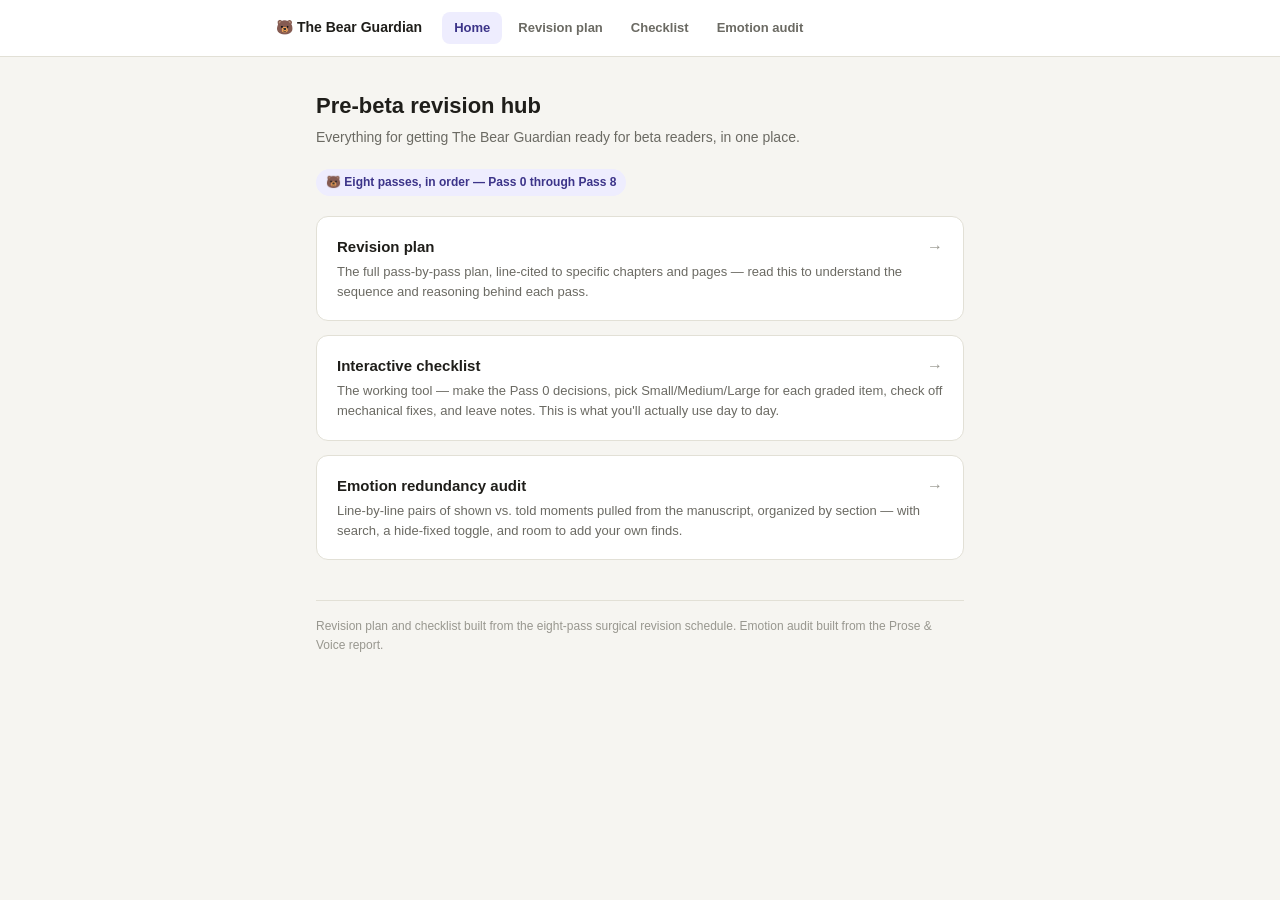
==== commit e20e3c5e: "Revise content and deadlines in index.html Updated descriptions and deadlines in the index.html file" ====
--- a/index.html
+++ b/index.html
@@ -22,18 +22,18 @@
 <div class="wrap narrow">
   <h1>Pre-beta revision hub</h1>
   <p class="subtitle">Everything for getting The Bear Guardian ready for beta readers, in one place.</p>
-  <div class="deadline">🐻 Send to beta readers: September 30, 2026</div>
+  <div class="deadline">🐻 Eight passes, in order — Pass 0 through Pass 8</div>
 
   <a href="schedule.html" class="card card-link">
     <span class="card-arrow">→</span>
     <div class="card-title">Revision plan</div>
-    <p class="card-desc">The full dated, phase-by-phase plan — read this to understand the sequence and reasoning behind each pass.</p>
+    <p class="card-desc">The full pass-by-pass plan, line-cited to specific chapters and pages — read this to understand the sequence and reasoning behind each pass.</p>
   </a>
 
   <a href="checklist.html" class="card card-link">
     <span class="card-arrow">→</span>
     <div class="card-title">Interactive checklist</div>
-    <p class="card-desc">The working tool — check off items, leave notes on specific beats, and track progress toward September 30. This is what you'll actually use day to day.</p>
+    <p class="card-desc">The working tool — make the Pass 0 decisions, pick Small/Medium/Large for each graded item, check off mechanical fixes, and leave notes. This is what you'll actually use day to day.</p>
   </a>
 
   <a href="emotion-redundancy.html" class="card card-link">
@@ -42,7 +42,7 @@
     <p class="card-desc">Line-by-line pairs of shown vs. told moments pulled from the manuscript, organized by section — with search, a hide-fixed toggle, and room to add your own finds.</p>
   </a>
 
-  <div class="footer-note">Built from the Prose &amp; Voice report and the Pre-Beta Readiness report.</div>
+  <div class="footer-note">Revision plan and checklist built from the eight-pass surgical revision schedule. Emotion audit built from the Prose &amp; Voice report.</div>
 </div>
 
 </body>
